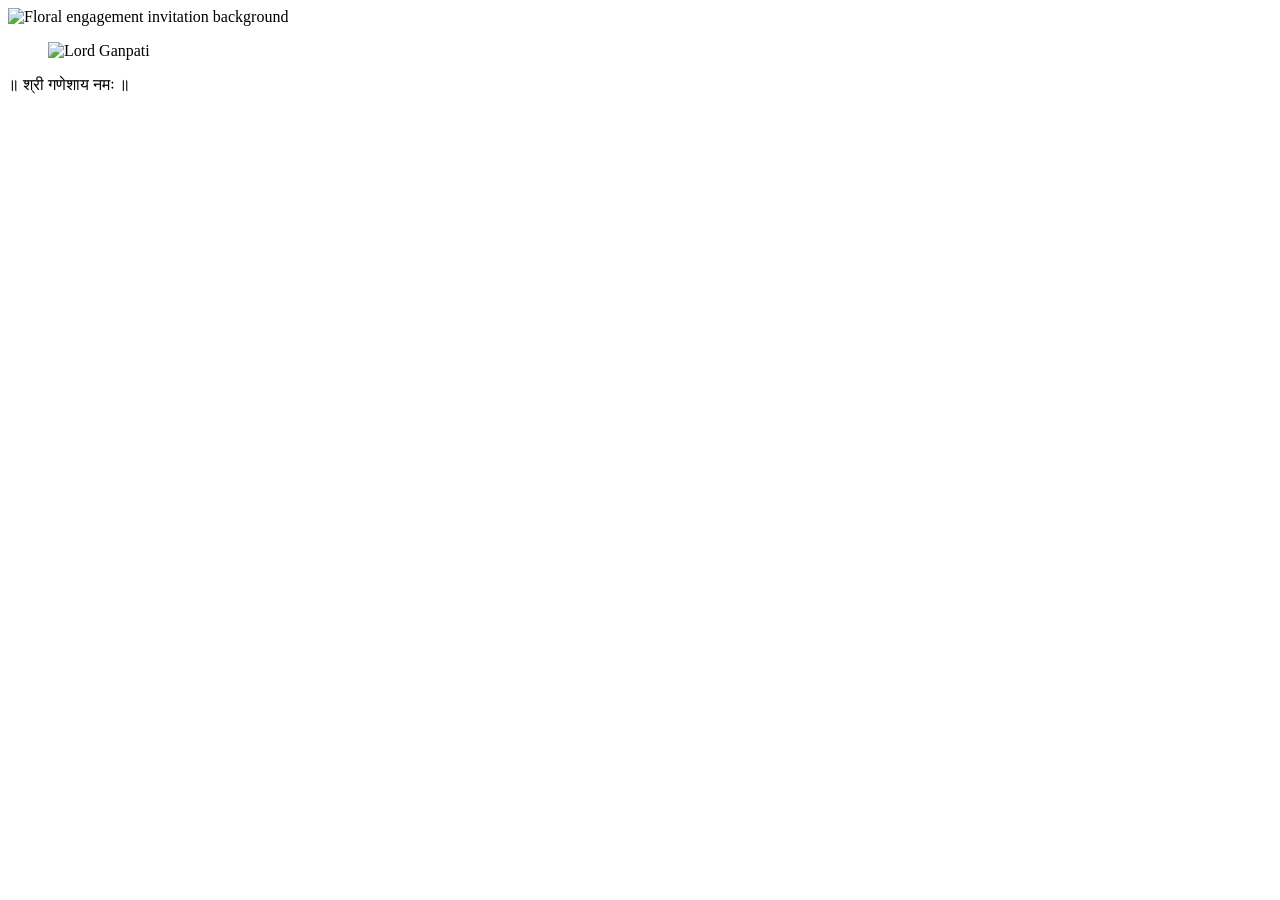
==== index.html @ a898cfa7 "added index.html" ====
<!DOCTYPE html>
<html lang="en">
    <link
    rel="preconnect"
    href="https://fonts.googleapis.com"
>

<link
    rel="preconnect"
    href="https://fonts.gstatic.com"
    crossorigin
>

<link
    href="https://fonts.googleapis.com/css2?family=Noto+Serif+Devanagari:wght@500;600;700&display=swap"
    rel="stylesheet"
>
<head>
    <meta charset="UTF-8">

    <meta
        name="viewport"
        content="width=device-width, initial-scale=1.0"
    >

    <title>Nilesh &amp; Radhika | Engagement Invitation</title>

    <!-- Main stylesheet -->
    <link rel="stylesheet" href="styles.css">
</head>

<body>

    <!-- ======================================================
         INVITATION PAGE
         The background image controls the page dimensions.
         Future sections will be positioned relative to it.
    ======================================================= -->
    <main class="invitation-page">

        <!-- Invitation background -->
        <img
            class="invitation-background"
            src="assets/background.png"
            alt="Floral engagement invitation background"
        >

        <!-- Animated Ganpati -->
        <figure class="opening-ganpati">
            <img
                class="opening-ganpati-image"
                src="assets/ganpati.png"
                alt="Lord Ganpati"
            >
        </figure>
        <!-- Traditional Marathi invocation -->
        <p class="opening-invocation" lang="mr">
            ॥ श्री गणेशाय नमः ॥
        </p>

    </main>

    <!-- Main JavaScript -->
    <script src="script.js"></script>

</body>

</html>
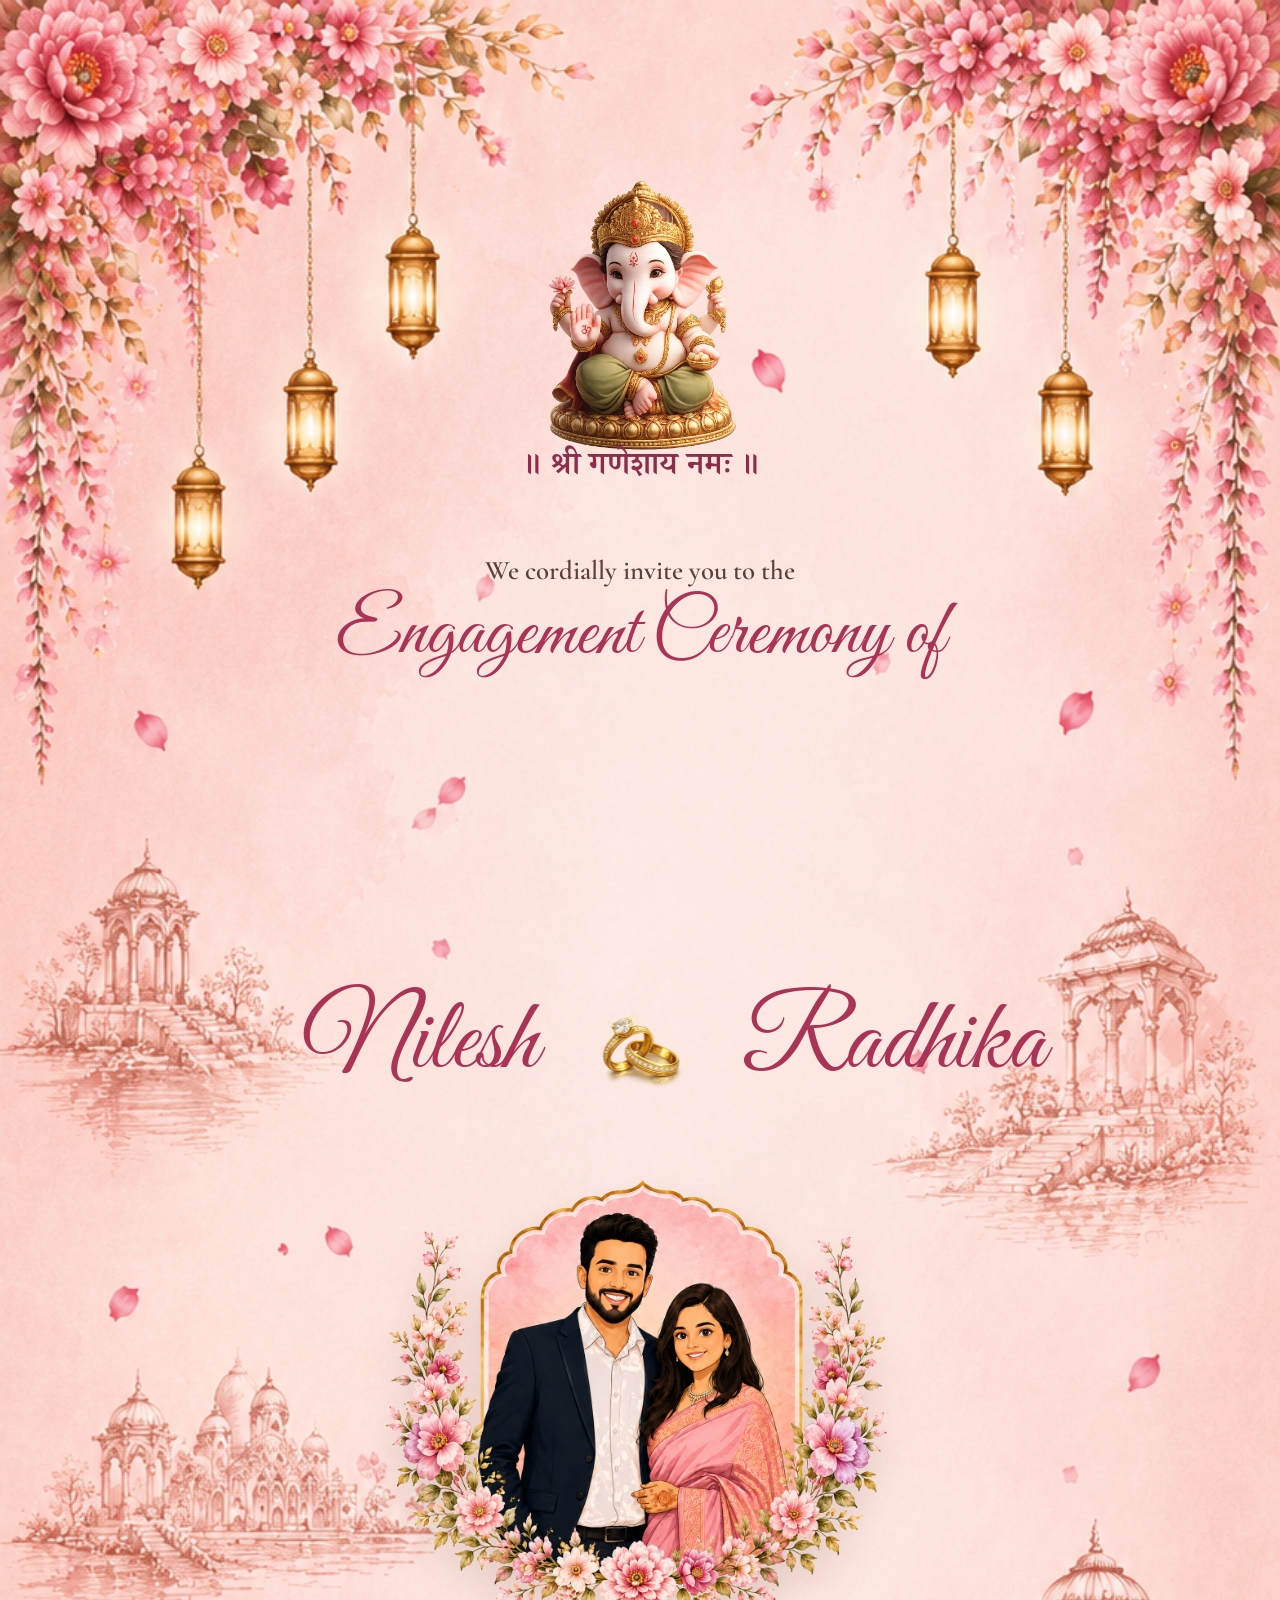
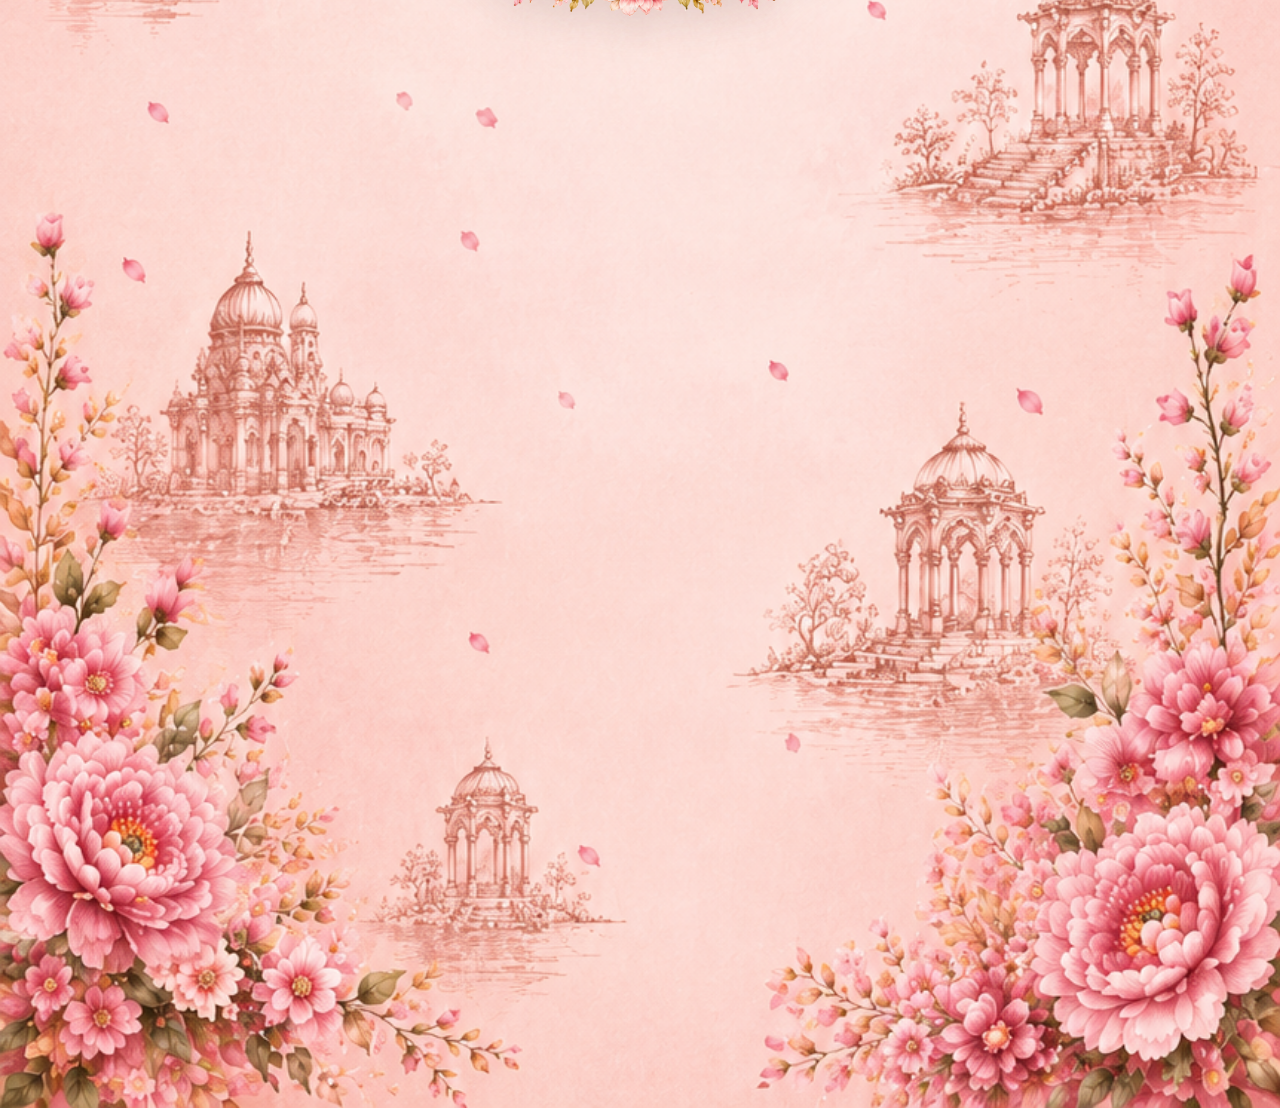
==== commit eff67b5c: "Update index.html" ====
--- a/index.html
+++ b/index.html
@@ -1,20 +1,6 @@
 <!DOCTYPE html>
 <html lang="en">
-    <link
-    rel="preconnect"
-    href="https://fonts.googleapis.com"
->
 
-<link
-    rel="preconnect"
-    href="https://fonts.gstatic.com"
-    crossorigin
->
-
-<link
-    href="https://fonts.googleapis.com/css2?family=Noto+Serif+Devanagari:wght@500;600;700&display=swap"
-    rel="stylesheet"
->
 <head>
     <meta charset="UTF-8">
 
@@ -25,8 +11,29 @@
 
     <title>Nilesh &amp; Radhika | Engagement Invitation</title>
 
+    <!-- Improve Google Fonts connection performance -->
+    <link
+        rel="preconnect"
+        href="https://fonts.googleapis.com"
+    >
+
+    <link
+        rel="preconnect"
+        href="https://fonts.gstatic.com"
+        crossorigin
+    >
+
+    <!-- Invitation fonts -->
+    <link
+        href="https://fonts.googleapis.com/css2?family=Cormorant+Garamond:wght@500;600&family=Great+Vibes&family=Noto+Serif+Devanagari:wght@500;600;700&display=swap"
+        rel="stylesheet"
+    >
+
     <!-- Main stylesheet -->
-    <link rel="stylesheet" href="styles.css">
+    <link
+        rel="stylesheet"
+        href="styles.css"
+    >
 </head>
 
 <body>
@@ -34,7 +41,6 @@
     <!-- ======================================================
          INVITATION PAGE
          The background image controls the page dimensions.
-         Future sections will be positioned relative to it.
     ======================================================= -->
     <main class="invitation-page">
 
@@ -53,10 +59,69 @@
                 alt="Lord Ganpati"
             >
         </figure>
+
         <!-- Traditional Marathi invocation -->
-        <p class="opening-invocation" lang="mr">
+        <p
+            class="opening-invocation"
+            lang="mr"
+        >
             ॥ श्री गणेशाय नमः ॥
         </p>
+
+        <!-- Invitation introduction -->
+        <header class="opening-header">
+
+            <p class="opening-invitation-text">
+                We cordially invite you to the
+            </p>
+
+            <h1 class="opening-title">
+                Engagement Ceremony of
+            </h1>
+
+            <!-- Decorative heart ribbon -->
+            <figure class="opening-ribbon">
+                <img
+                    class="opening-ribbon-image"
+                    src="assets/ribbon.png"
+                    alt=""
+                    aria-hidden="true"
+                >
+            </figure>
+
+        </header>
+
+        <!-- Couple names and engagement rings -->
+        <div class="opening-couple">
+
+            <p class="opening-name opening-name--groom">
+                Nilesh
+            </p>
+
+            <figure class="opening-rings">
+                <img
+                    class="opening-rings-image"
+                    src="assets/rings.png"
+                    alt="Two golden engagement rings"
+                >
+            </figure>
+
+            <p class="opening-name opening-name--bride">
+                Radhika
+            </p>
+
+        </div>
+        <!-- ======================================================
+            COUPLE PORTRAIT
+            Transparent couple cutout positioned over the invitation.
+        ======================================================= -->
+        <figure class="couple-portrait">
+            <img
+                class="couple-portrait-image"
+                src="assets/couple.png"
+                alt="Nilesh and Radhika"
+            >
+        </figure>
 
     </main>
 
@@ -65,4 +130,4 @@
 
 </body>
 
-</html>+</html>
--- a/styles.css
+++ b/styles.css
@@ -0,0 +1,545 @@
+/* ======================================================
+   GLOBAL RESET
+====================================================== */
+
+*,
+*::before,
+*::after {
+    box-sizing: border-box;
+}
+
+html {
+    scroll-behavior: smooth;
+}
+
+body {
+    margin: 0;
+    background-color: #f8d9d4;
+}
+
+
+/* ======================================================
+   INVITATION PAGE
+   The background image controls the page dimensions.
+====================================================== */
+
+.invitation-page {
+    position: relative;
+    width: 100%;
+}
+
+
+/* ======================================================
+   INVITATION BACKGROUND
+   Preserve the original image aspect ratio.
+====================================================== */
+
+.invitation-background {
+    display: block;
+
+    width: 100%;
+    height: auto;
+
+    user-select: none;
+    pointer-events: none;
+}
+
+
+/* ======================================================
+   ANIMATED GANPATI
+====================================================== */
+
+.opening-ganpati {
+    position: absolute;
+    top: 5.5%;
+    left: 50%;
+
+    width: clamp(260px, 22vw, 430px);
+    margin: 0;
+
+    transform: translateX(-50%);
+    z-index: 10;
+}
+
+.opening-ganpati-image {
+    display: block;
+
+    width: 100%;
+    height: auto;
+
+    transform-origin: center bottom;
+
+    animation: ganpati-float 4s ease-in-out infinite;
+}
+
+
+/* ======================================================
+   GANPATI FLOATING ANIMATION
+====================================================== */
+
+@keyframes ganpati-float {
+    0%,
+    100% {
+        transform: translateY(0) rotate(-1deg);
+    }
+
+    50% {
+        transform: translateY(-10px) rotate(1deg);
+    }
+}
+
+
+/* ======================================================
+   MARATHI INVOCATION
+====================================================== */
+
+.opening-invocation {
+    position: absolute;
+    top: 16.5%;
+    left: 50%;
+
+    width: max-content;
+    max-width: 85%;
+    margin: 0;
+
+    color: #8b2e4b;
+
+    font-family: "Noto Serif Devanagari", serif;
+    font-size: clamp(1.8rem, 2.5vw, 3.2rem);
+    font-weight: 600;
+    line-height: 1.4;
+    text-align: center;
+
+    opacity: 0;
+    transform: translate(-50%, 14px);
+
+    z-index: 10;
+
+    animation:
+    invocation-reveal 0.8s ease-out 0.8s forwards,
+    invocation-glow 3.5s ease-in-out 2s infinite;
+}
+
+
+/* ======================================================
+   INVOCATION ANIMATIONS
+====================================================== */
+
+@keyframes invocation-reveal {
+    from {
+        opacity: 0;
+        transform: translate(-50%, 14px);
+    }
+
+    to {
+        opacity: 1;
+        transform: translate(-50%, 0);
+    }
+}
+
+@keyframes invocation-glow {
+    0%,
+    100% {
+        text-shadow: 0 0 0 rgba(201, 154, 46, 0);
+    }
+
+    50% {
+        text-shadow: 0 0 10px rgba(201, 154, 46, 0.35);
+    }
+}
+
+
+/* ======================================================
+   INVITATION INTRODUCTION
+====================================================== */
+
+.opening-header {
+    position: absolute;
+    top: 20.5%;
+    left: 50%;
+
+    width: min(82%, 1000px);
+    margin: 0;
+
+    text-align: center;
+
+    transform: translateX(-50%);
+    z-index: 10;
+}
+
+
+/* Supporting invitation text */
+.opening-invitation-text {
+    margin: 0 0 0.15em;
+
+    color: #5b4036;
+
+    font-family: "Cormorant Garamond", serif;
+    font-size: clamp(1.35rem, 2.1vw, 2.6rem);
+    font-weight: 600;
+    line-height: 1.2;
+    text-align: center;
+
+    opacity: 1;
+    transform: translateY(0);
+
+    animation:
+        opening-text-reveal 0.8s ease-out 1.7s both;
+}
+
+
+/* Main ceremony heading */
+.opening-title {
+    margin: 0.1em 0 0;
+
+    color: #a93455;
+
+    font-family: "Great Vibes", cursive;
+    font-size: clamp(3.5rem, 6vw, 7rem);
+    font-weight: 400;
+    line-height: 1.05;
+    text-align: center;
+
+    opacity: 1;
+    transform: translateY(0) scale(1);
+
+    animation:
+        opening-title-reveal 0.9s ease-out 2.3s both;
+}
+
+
+
+/* ======================================================
+   MOBILE LAYOUT
+====================================================== */
+
+@media (max-width: 768px) {
+
+    /* Ganpati */
+    .opening-ganpati {
+        top: 11vw;
+
+        width: 43vw;
+        max-width: none;
+    }
+
+    /* Marathi invocation */
+    .opening-invocation {
+        top: 59vw;
+
+        max-width: 90%;
+
+        font-size: clamp(1.15rem, 5vw, 1.75rem);
+        line-height: 1.35;
+    }
+
+    /* Invitation introduction */
+    .opening-header {
+        top: 72vw;
+        width: 90%;
+    }
+
+    .opening-invitation-text {
+        font-size: clamp(1.05rem, 4.3vw, 1.5rem);
+    }
+
+    .opening-title {
+        margin-top: 0.1em;
+        font-size: clamp(2.8rem, 11vw, 4.5rem);
+    }
+
+    /* Decorative ribbon */
+    .opening-ribbon {
+        width: 74%;
+    }
+
+    /* Couple names and rings */
+    .opening-couple {
+        top: 91vw;
+
+        column-gap: 0.45rem;
+        width: 94%;
+    }
+
+    .opening-name {
+        font-size: clamp(2.4rem, 10vw, 4rem);
+    }
+
+    .opening-rings {
+        width: clamp(70px, 18vw, 110px);
+    }
+
+    /* Couple portrait */
+    .couple-portrait {
+        top: 118vw;
+
+        width: 82vw;
+        max-width: none;
+    }
+}
+
+/* ======================================================
+   REDUCED MOTION ACCESSIBILITY
+====================================================== */
+
+@media (prefers-reduced-motion: reduce) {
+    .opening-ganpati-image,
+    .opening-invocation,
+    .opening-invitation-text,
+    .opening-title,
+    .opening-ribbon-image,
+    .opening-name,
+    .opening-rings,
+    .opening-rings-image,
+    .couple-portrait,
+    .couple-portrait-image  {
+        animation: none;
+    }
+
+    .opening-invocation,
+    .opening-invitation-text,
+    .opening-title,
+    .opening-ribbon-image,
+    .opening-name,
+    .opening-rings {
+        opacity: 1;
+    }
+    .couple-portrait {
+        opacity: 1;
+        transform: translate(-50%, 0);
+    }
+
+    .opening-invocation {
+        transform: translate(-50%, 0);
+    }
+
+    .opening-invitation-text,
+    .opening-title,
+    .opening-ribbon-image,
+    .opening-name,
+    .opening-rings,
+    .opening-rings-image,
+    .couple-portrait-image {
+        transform: none;
+    }
+}
+
+/* ======================================================
+   DECORATIVE HEART RIBBON
+====================================================== */
+
+.opening-ribbon {
+    width: min(72%, 560px);
+    margin: 0.4rem auto 0;
+}
+
+.opening-ribbon-image {
+    display: block;
+    width: 100%;
+    height: auto;
+
+    opacity: 0;
+    transform: scaleX(0.75);
+
+    animation:
+    ribbon-reveal 0.7s ease-out 3s forwards;
+}
+
+
+/* ======================================================
+   COUPLE NAMES AND RINGS
+====================================================== */
+
+.opening-couple {
+    position: absolute;
+    top: 35%;
+    left: 50%;
+
+    display: grid;
+    grid-template-columns: 1fr auto 1fr;
+    align-items: center;
+    column-gap: clamp(1rem, 3vw, 3rem);
+
+    width: min(86%, 1200px);
+
+    transform: translateX(-50%);
+    z-index: 10;
+}
+
+.opening-name {
+    margin: 0;
+
+    color: #a93455;
+
+    font-family: "Great Vibes", cursive;
+    font-size: clamp(4rem, 8vw, 8.5rem);
+    font-weight: 400;
+    line-height: 1;
+
+    opacity: 0;
+}
+
+.opening-name--groom {
+    text-align: right;
+    transform: translateX(-30px);
+
+    animation:
+    groom-name-reveal 0.9s ease-out 3.6s forwards;
+}
+
+.opening-name--bride {
+    text-align: left;
+    transform: translateX(30px);
+
+    animation:
+        bride-name-reveal 0.9s ease-out 3.6s forwards;
+}
+
+.opening-rings {
+    width: clamp(100px, 10vw, 170px);
+    margin: 0;
+
+    opacity: 0;
+
+    animation:
+    rings-reveal 0.8s ease-out 4.1s forwards;
+}
+
+.opening-rings-image {
+    display: block;
+    width: 100%;
+    height: auto;
+
+    transform-origin: center;
+
+    animation:
+    rings-float 4s ease-in-out 4.9s infinite;
+}
+
+
+/* ======================================================
+   RIBBON, NAMES AND RINGS ANIMATIONS
+====================================================== */
+
+@keyframes ribbon-reveal {
+    from {
+        opacity: 0;
+        transform: scaleX(0.75);
+    }
+
+    to {
+        opacity: 1;
+        transform: scaleX(1);
+    }
+}
+
+@keyframes groom-name-reveal {
+    from {
+        opacity: 0;
+        transform: translateX(-30px);
+    }
+
+    to {
+        opacity: 1;
+        transform: translateX(0);
+    }
+}
+
+@keyframes bride-name-reveal {
+    from {
+        opacity: 0;
+        transform: translateX(30px);
+    }
+
+    to {
+        opacity: 1;
+        transform: translateX(0);
+    }
+}
+
+@keyframes rings-reveal {
+    from {
+        opacity: 0;
+        transform: translateY(14px) scale(0.92);
+    }
+
+    to {
+        opacity: 1;
+        transform: translateY(0) scale(1);
+    }
+}
+
+@keyframes rings-float {
+    0%,
+    100% {
+        transform: translateY(0) rotate(-1deg);
+    }
+
+    50% {
+        transform: translateY(-8px) rotate(1deg);
+    }
+}
+
+/* ======================================================
+   COUPLE PORTRAIT
+====================================================== */
+
+.couple-portrait {
+    position: absolute;
+    top: 43%;
+    left: 50%;
+
+    width: clamp(420px, 40vw, 760px);
+    margin: 0;
+
+    opacity: 0;
+    transform: translate(-50%, 28px) scale(0.96);
+
+    z-index: 10;
+
+    animation:
+        couple-portrait-reveal 1.2s ease-out 4.8s both;
+}
+
+.couple-portrait-image {
+    display: block;
+
+    width: 100%;
+    height: auto;
+
+    transform-origin: center bottom;
+
+    filter:
+        drop-shadow(0 16px 18px rgba(91, 64, 54, 0.16));
+
+    animation:
+        couple-portrait-float 5s ease-in-out 6s infinite;
+}
+
+
+/* ======================================================
+   COUPLE PORTRAIT ANIMATIONS
+====================================================== */
+
+@keyframes couple-portrait-reveal {
+    from {
+        opacity: 0;
+        transform: translate(-50%, 28px) scale(0.96);
+    }
+
+    to {
+        opacity: 1;
+        transform: translate(-50%, 0) scale(1);
+    }
+}
+
+@keyframes couple-portrait-float {
+    0%,
+    100% {
+        transform: translateY(0);
+    }
+
+    50% {
+        transform: translateY(-10px);
+    }
+}
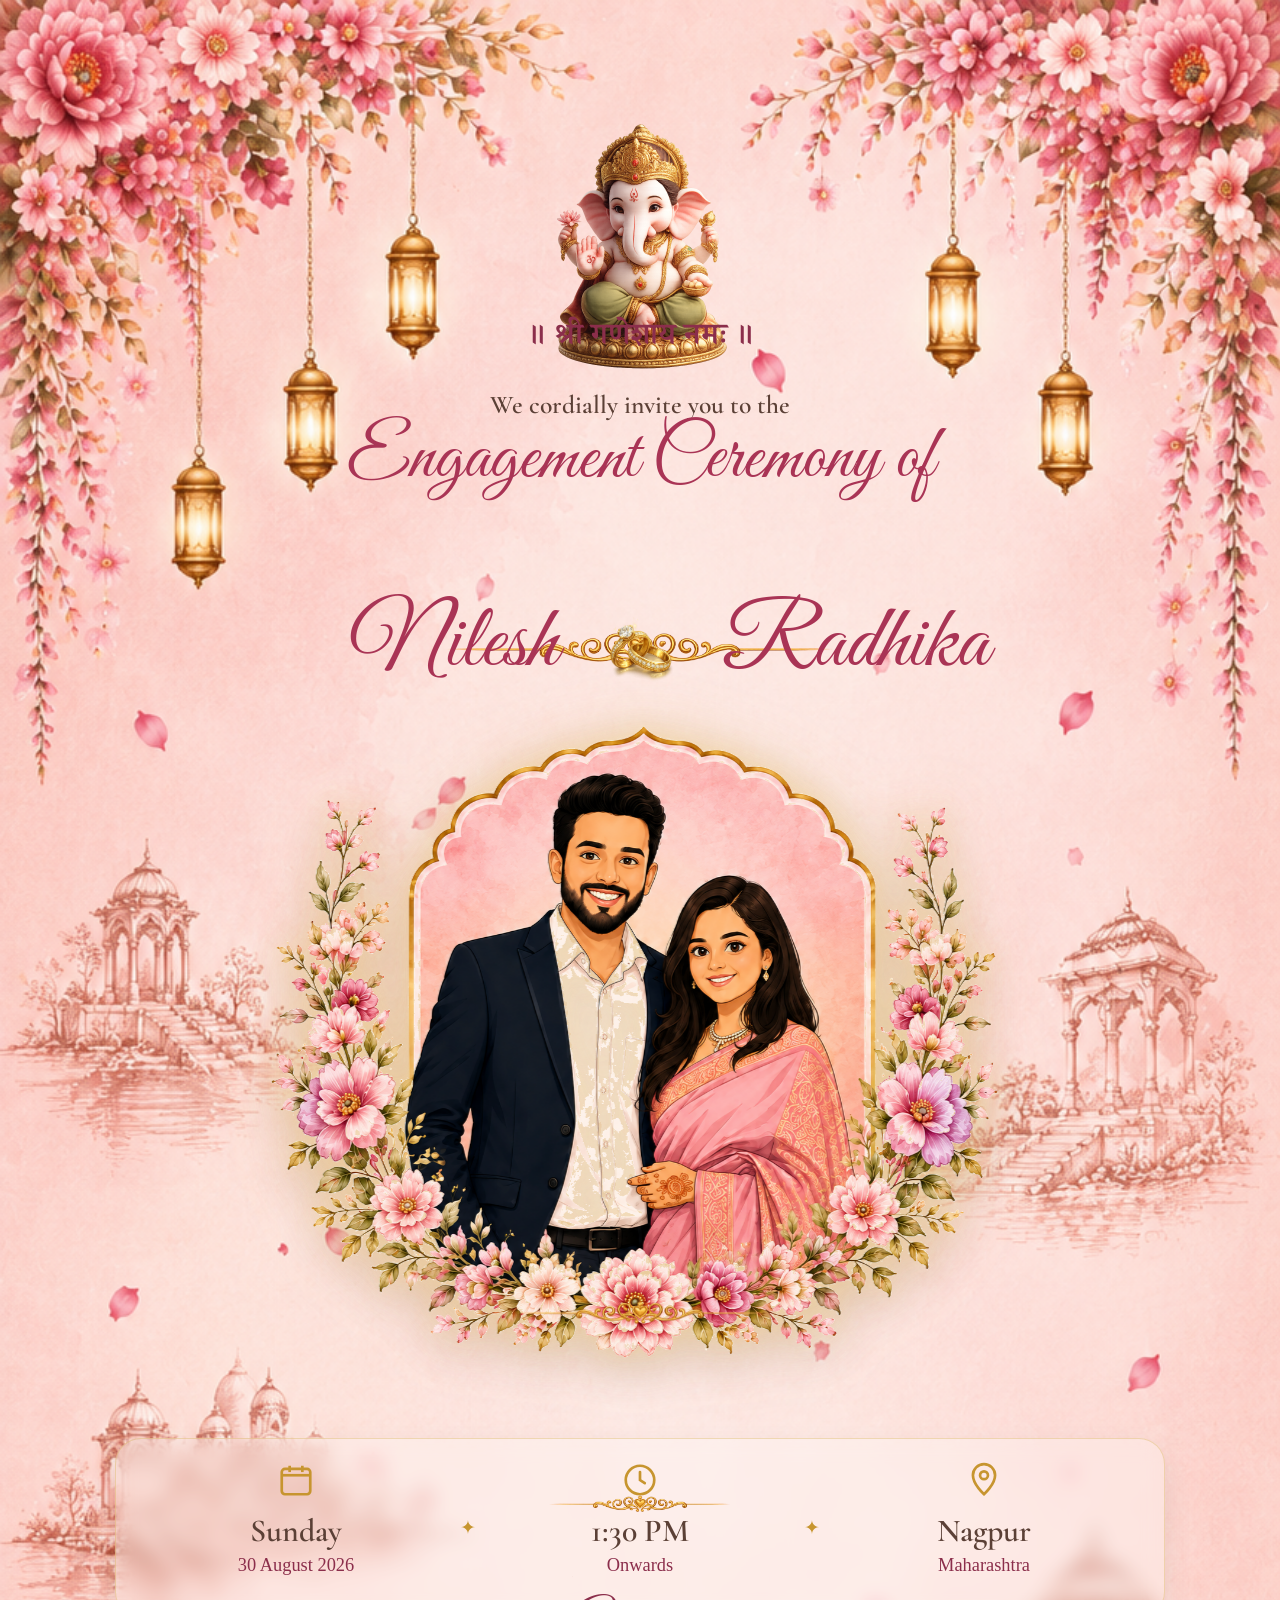
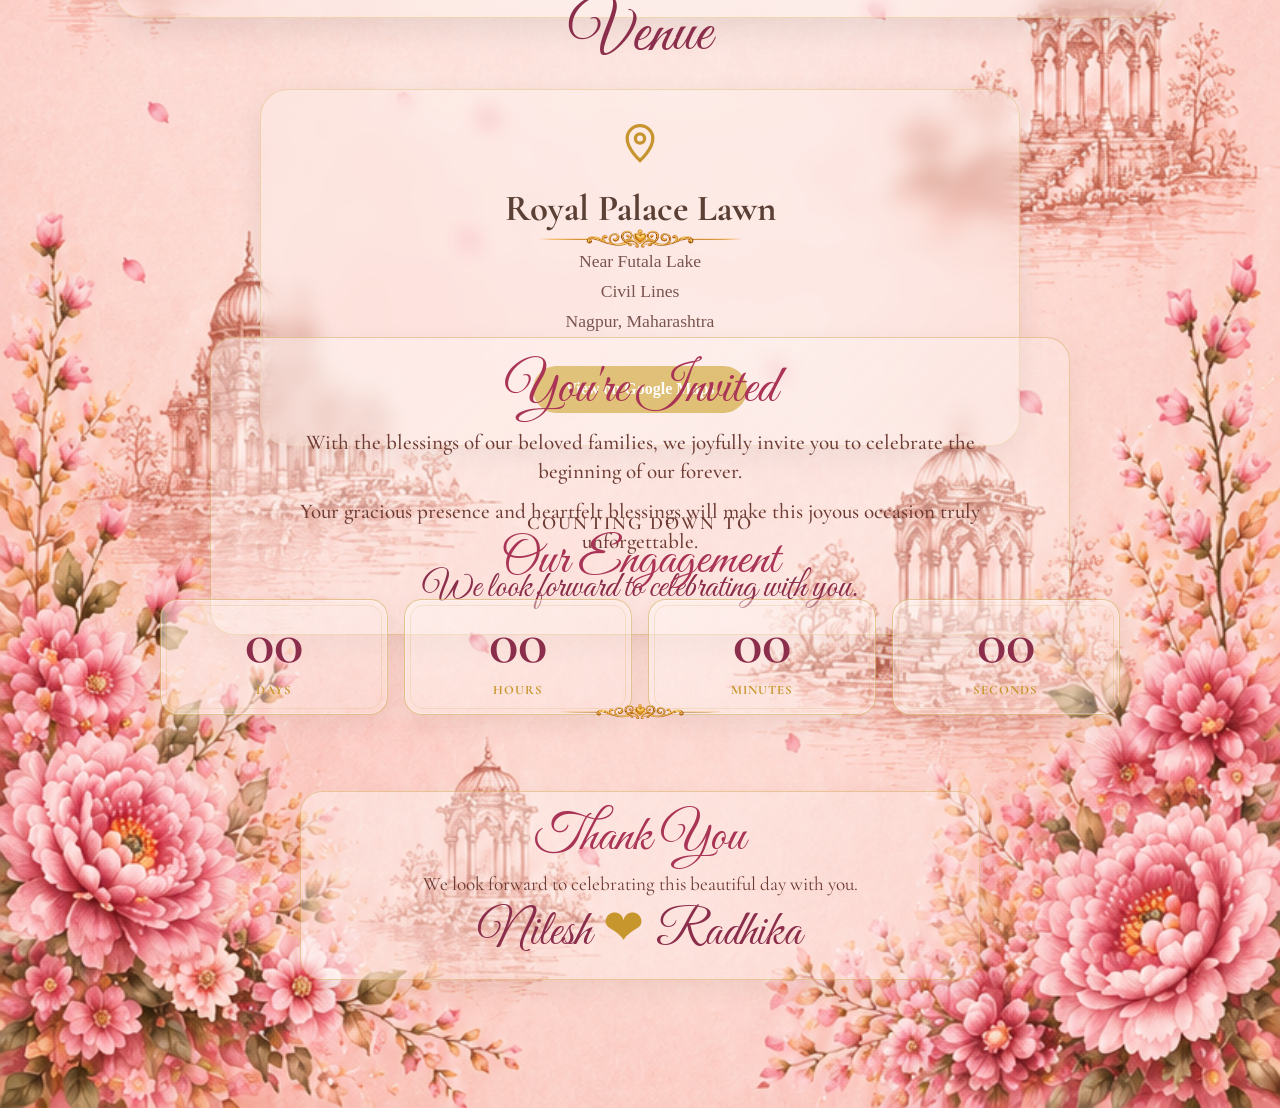
==== commit 24c3771a: "Update index.html" ====
--- a/index.html
+++ b/index.html
@@ -123,6 +123,455 @@
             >
         </figure>
 
+        <!-- ======================================================
+     SECTION 4 : EVENT INFORMATION
+====================================================== -->
+
+<section
+class="event-information"
+id="event-information"
+>
+
+<!-- Decorative Top Divider -->
+<figure class="event-information-ribbon">
+
+    <img
+        class="event-information-ribbon-image"
+        src="assets/ribbon.png"
+        alt=""
+        aria-hidden="true"
+    >
+
+</figure>
+
+<!-- Information Panel -->
+
+<div class="event-information-panel">
+
+    <!-- Date -->
+
+    <article class="event-information-item">
+
+        <svg
+            class="event-information-icon"
+            viewBox="0 0 24 24"
+            aria-hidden="true"
+        >
+            <rect
+                x="3"
+                y="5"
+                width="18"
+                height="16"
+                rx="2"
+                fill="none"
+                stroke="currentColor"
+                stroke-width="1.7"
+            />
+
+            <line
+                x1="3"
+                y1="9"
+                x2="21"
+                y2="9"
+                stroke="currentColor"
+                stroke-width="1.7"
+            />
+
+            <line
+                x1="8"
+                y1="3"
+                x2="8"
+                y2="7"
+                stroke="currentColor"
+                stroke-width="1.7"
+            />
+
+            <line
+                x1="16"
+                y1="3"
+                x2="16"
+                y2="7"
+                stroke="currentColor"
+                stroke-width="1.7"
+            />
+        </svg>
+
+        <h3 class="event-information-heading">
+            Sunday
+        </h3>
+
+        <p class="event-information-description">
+            30 August 2026
+        </p>
+
+    </article>
+
+    <!-- Divider -->
+
+    <span
+        class="event-information-separator"
+        aria-hidden="true"
+    >
+        ✦
+    </span>
+
+    <!-- Time -->
+
+    <article class="event-information-item">
+
+        <svg
+            class="event-information-icon"
+            viewBox="0 0 24 24"
+            aria-hidden="true"
+        >
+            <circle
+                cx="12"
+                cy="12"
+                r="9"
+                fill="none"
+                stroke="currentColor"
+                stroke-width="1.7"
+            />
+
+            <path
+                d="M12 7v5l3 2"
+                fill="none"
+                stroke="currentColor"
+                stroke-width="1.7"
+                stroke-linecap="round"
+            />
+        </svg>
+
+        <h3 class="event-information-heading">
+            1:30 PM
+        </h3>
+
+        <p class="event-information-description">
+            Onwards
+        </p>
+
+    </article>
+
+    <!-- Divider -->
+
+    <span
+        class="event-information-separator"
+        aria-hidden="true"
+    >
+        ✦
+    </span>
+
+    <!-- Location -->
+
+    <article class="event-information-item">
+
+        <svg
+            class="event-information-icon"
+            viewBox="0 0 24 24"
+            aria-hidden="true"
+        >
+            <path
+                d="M12 21s7-6.2 7-12
+                   a7 7 0 1 0-14 0
+                   c0 5.8 7 12 7 12z"
+                fill="none"
+                stroke="currentColor"
+                stroke-width="1.7"
+            />
+
+            <circle
+                cx="12"
+                cy="9"
+                r="2.5"
+                fill="none"
+                stroke="currentColor"
+                stroke-width="1.7"
+            />
+        </svg>
+
+        <h3 class="event-information-heading">
+            Nagpur
+        </h3>
+
+        <p class="event-information-description">
+            Maharashtra
+        </p>
+
+    </article>
+
+</div>
+
+</section>
+<!-- ======================================================
+     SECTION 5 : VENUE
+====================================================== -->
+
+<section
+    class="venue-section"
+    id="venue"
+>
+
+    <!-- Decorative Ribbon -->
+
+    <figure class="venue-ribbon">
+
+        <img
+            class="venue-ribbon-image"
+            src="assets/ribbon.png"
+            alt=""
+            aria-hidden="true"
+        >
+
+    </figure>
+
+    <!-- Heading -->
+
+    <header class="venue-header">
+
+        <h2 class="venue-title">
+            Venue
+        </h2>
+
+    </header>
+
+    <!-- Venue Panel -->
+
+    <div class="venue-panel">
+
+        <!-- Location Icon -->
+
+        <svg
+            class="venue-icon"
+            viewBox="0 0 24 24"
+            aria-hidden="true"
+        >
+            <path
+                d="M12 21s7-6.2 7-12
+                   a7 7 0 1 0-14 0
+                   c0 5.8 7 12 7 12z"
+                fill="none"
+                stroke="currentColor"
+                stroke-width="1.8"
+            />
+
+            <circle
+                cx="12"
+                cy="9"
+                r="2.5"
+                fill="none"
+                stroke="currentColor"
+                stroke-width="1.8"
+            />
+        </svg>
+
+        <h3 class="venue-name">
+            Royal Palace Lawn
+        </h3>
+
+        <p class="venue-address">
+            Near Futala Lake<br>
+            Civil Lines<br>
+            Nagpur, Maharashtra
+        </p>
+
+        <a
+            class="venue-map-button"
+            href="https://maps.google.com"
+            target="_blank"
+            rel="noopener noreferrer"
+        >
+            View on Google Maps
+        </a>
+
+    </div>
+
+</section>
+<!-- ======================================================
+     SECTION 6 : INVITATION MESSAGE
+====================================================== -->
+
+<section
+    class="invitation-message"
+    id="invitation-message"
+>
+
+    <!-- Decorative Ribbon -->
+    <figure class="invitation-message-ribbon">
+
+        <img
+            class="invitation-message-ribbon-image"
+            src="assets/ribbon.png"
+            alt=""
+            aria-hidden="true"
+        >
+
+    </figure>
+
+    <!-- Message Panel -->
+    <div class="invitation-message-panel">
+
+        <h2 class="invitation-message-title">
+            You're Invited
+        </h2>
+
+        <p class="invitation-message-text">
+            With the blessings of our beloved families,
+            we joyfully invite you to celebrate
+            the beginning of our forever.
+        </p>
+
+        <p class="invitation-message-text">
+            Your gracious presence and heartfelt blessings
+            will make this joyous occasion
+            truly unforgettable.
+        </p>
+
+        <p class="invitation-message-signature">
+            We look forward to celebrating with you.
+        </p>
+
+    </div>
+
+</section>
+<!-- ======================================================
+     SECTION 7: COUNTDOWN
+     Live countdown to the engagement ceremony.
+======================================================= -->
+<section
+    class="countdown-section"
+    id="countdown"
+    aria-labelledby="countdown-title"
+>
+
+    <!-- Countdown heading -->
+    <header class="countdown-header">
+        <p class="countdown-kicker">
+            Counting Down To
+        </p>
+
+        <h2
+            class="countdown-title"
+            id="countdown-title"
+        >
+            Our Engagement
+        </h2>
+    </header>
+
+    <!-- Live countdown values -->
+    <div
+        class="countdown-grid"
+        role="timer"
+        aria-live="polite"
+        aria-atomic="true"
+    >
+
+        <!-- Days -->
+        <div class="countdown-item">
+            <span
+                class="countdown-value"
+                id="countdown-days"
+            >
+                00
+            </span>
+
+            <span class="countdown-label">
+                Days
+            </span>
+        </div>
+
+        <!-- Hours -->
+        <div class="countdown-item">
+            <span
+                class="countdown-value"
+                id="countdown-hours"
+            >
+                00
+            </span>
+
+            <span class="countdown-label">
+                Hours
+            </span>
+        </div>
+
+        <!-- Minutes -->
+        <div class="countdown-item">
+            <span
+                class="countdown-value"
+                id="countdown-minutes"
+            >
+                00
+            </span>
+
+            <span class="countdown-label">
+                Minutes
+            </span>
+        </div>
+
+        <!-- Seconds -->
+        <div class="countdown-item">
+            <span
+                class="countdown-value"
+                id="countdown-seconds"
+            >
+                00
+            </span>
+
+            <span class="countdown-label">
+                Seconds
+            </span>
+        </div>
+
+    </div>
+
+    <!-- Message displayed after countdown completion -->
+    <p
+        class="countdown-complete-message"
+        id="countdown-complete-message"
+        hidden
+    >
+        The celebration has begun!
+    </p>
+
+</section>
+<!-- ======================================================
+     SECTION 8 : THANK YOU
+====================================================== -->
+
+<section
+    class="thank-you-section"
+    id="thank-you"
+>
+
+    <figure class="thank-you-ribbon">
+        <img
+            class="thank-you-ribbon-image"
+            src="assets/ribbon.png"
+            alt=""
+            aria-hidden="true"
+        >
+    </figure>
+
+    <div class="thank-you-panel">
+
+        <h2 class="thank-you-title">
+            Thank You
+        </h2>
+
+        <p class="thank-you-message">
+            We look forward to celebrating
+            this beautiful day with you.
+        </p>
+
+        <h3 class="thank-you-names">
+            Nilesh
+            <span class="thank-you-heart">❤</span>
+            Radhika
+        </h3>
+
+    </div>
+
+</section>
+
     </main>
 
     <!-- Main JavaScript -->
--- a/styles.css
+++ b/styles.css
@@ -46,15 +46,16 @@
 
 
 /* ======================================================
-   ANIMATED GANPATI
+   SECTION 1: OPENING
+   Ganpati, invocation, invitation text, names and rings.
 ====================================================== */
 
 .opening-ganpati {
     position: absolute;
-    top: 5.5%;
+    top: 3.5%;
     left: 50%;
 
-    width: clamp(260px, 22vw, 430px);
+    width: clamp(240px, 20vw, 390px);
     margin: 0;
 
     transform: translateX(-50%);
@@ -73,10 +74,208 @@
 }
 
 
-/* ======================================================
-   GANPATI FLOATING ANIMATION
-====================================================== */
-
+/* Traditional Marathi invocation */
+.opening-invocation {
+    position: absolute;
+    top: 11.8%;
+    left: 50%;
+
+    width: max-content;
+    max-width: 85%;
+    margin: 0;
+
+    color: #8b2e4b;
+
+    font-family: "Noto Serif Devanagari", serif;
+    font-size: clamp(1.7rem, 2.4vw, 3rem);
+    font-weight: 600;
+    line-height: 1.3;
+    text-align: center;
+
+    opacity: 0;
+    transform: translate(-50%, 14px);
+
+    z-index: 10;
+
+    animation:
+        invocation-reveal 0.8s ease-out 0.8s forwards,
+        invocation-glow 3.5s ease-in-out 2s infinite;
+}
+
+
+/* Invitation heading block */
+.opening-header {
+    position: absolute;
+    top: 14.4%;
+    left: 50%;
+
+    width: min(84%, 1000px);
+    margin: 0;
+
+    text-align: center;
+
+    transform: translateX(-50%);
+    z-index: 10;
+}
+
+.opening-invitation-text {
+    margin: 0 0 0.1em;
+
+    color: #5b4036;
+
+    font-family: "Cormorant Garamond", serif;
+    font-size: clamp(1.3rem, 2vw, 2.5rem);
+    font-weight: 600;
+    line-height: 1.2;
+
+    animation:
+        opening-text-reveal 0.8s ease-out 1.7s both;
+}
+
+.opening-title {
+    margin: 0;
+
+    color: #a93455;
+
+    font-family: "Great Vibes", cursive;
+    font-size: clamp(3.4rem, 5.8vw, 6.8rem);
+    font-weight: 400;
+    line-height: 1;
+
+    animation:
+        opening-title-reveal 0.9s ease-out 2.3s both;
+}
+
+
+/* Decorative ribbon */
+.opening-ribbon {
+    width: min(56%, 470px);
+    margin: 0.25rem auto 0;
+}
+
+.opening-ribbon-image {
+    display: block;
+
+    width: 100%;
+    height: auto;
+
+    opacity: 0;
+    transform: scaleX(0.75);
+
+    animation:
+        ribbon-reveal 0.7s ease-out 3s both;
+}
+
+
+/* Couple names and rings */
+.opening-couple {
+    position: absolute;
+    top: 21%;
+    left: 50%;
+
+    display: grid;
+    grid-template-columns: 1fr auto 1fr;
+    align-items: center;
+    column-gap: clamp(0.8rem, 2.4vw, 2.4rem);
+
+    width: min(86%, 1150px);
+
+    transform: translateX(-50%);
+    z-index: 10;
+}
+
+.opening-name {
+    margin: 0;
+
+    color: #a93455;
+
+    font-family: "Great Vibes", cursive;
+    font-size: clamp(3.8rem, 7vw, 7.5rem);
+    font-weight: 400;
+    line-height: 1;
+
+    opacity: 0;
+}
+
+.opening-name--groom {
+    text-align: right;
+    transform: translateX(-30px);
+
+    animation:
+        groom-name-reveal 0.9s ease-out 3.6s both;
+}
+
+.opening-name--bride {
+    text-align: left;
+    transform: translateX(30px);
+
+    animation:
+        bride-name-reveal 0.9s ease-out 3.6s both;
+}
+
+.opening-rings {
+    width: clamp(85px, 8vw, 140px);
+    margin: 0;
+
+    opacity: 0;
+
+    animation:
+        rings-reveal 0.8s ease-out 4.1s both;
+}
+
+.opening-rings-image {
+    display: block;
+
+    width: 100%;
+    height: auto;
+
+    transform-origin: center;
+
+    animation:
+        rings-float 4s ease-in-out 4.9s infinite;
+}
+
+
+/* ======================================================
+   SECTION 2: COUPLE PORTRAIT
+====================================================== */
+
+.couple-portrait {
+    position: absolute;
+    top: 26%;
+    left: 50%;
+
+    width: clamp(430px, 58vw, 1000px);
+    margin: 0;
+
+    opacity: 0;
+    transform: translate(-50%, 28px) scale(0.96);
+
+    z-index: 10;
+
+    animation:
+        couple-portrait-reveal 1.2s ease-out 4.8s both;
+}
+
+.couple-portrait-image {
+    display: block;
+
+    width: 100%;
+    height: auto;
+
+    transform-origin: center bottom;
+
+    filter:
+        drop-shadow(0 0 12px rgba(255, 224, 156, 0.45))
+        drop-shadow(0 0 28px rgba(201, 154, 46, 0.28))
+        drop-shadow(0 16px 18px rgba(91, 64, 54, 0.16));
+
+    animation:
+        couple-portrait-float 5s ease-in-out 6s infinite,
+        couple-portrait-glow 4s ease-in-out 6s infinite;
+}
+
+/* Key Frames */
 @keyframes ganpati-float {
     0%,
     100% {
@@ -89,42 +288,6 @@
 }
 
 
-/* ======================================================
-   MARATHI INVOCATION
-====================================================== */
-
-.opening-invocation {
-    position: absolute;
-    top: 16.5%;
-    left: 50%;
-
-    width: max-content;
-    max-width: 85%;
-    margin: 0;
-
-    color: #8b2e4b;
-
-    font-family: "Noto Serif Devanagari", serif;
-    font-size: clamp(1.8rem, 2.5vw, 3.2rem);
-    font-weight: 600;
-    line-height: 1.4;
-    text-align: center;
-
-    opacity: 0;
-    transform: translate(-50%, 14px);
-
-    z-index: 10;
-
-    animation:
-    invocation-reveal 0.8s ease-out 0.8s forwards,
-    invocation-glow 3.5s ease-in-out 2s infinite;
-}
-
-
-/* ======================================================
-   INVOCATION ANIMATIONS
-====================================================== */
-
 @keyframes invocation-reveal {
     from {
         opacity: 0;
@@ -148,65 +311,808 @@
     }
 }
 
-
-/* ======================================================
-   INVITATION INTRODUCTION
-====================================================== */
-
-.opening-header {
+@keyframes ribbon-reveal {
+    from {
+        opacity: 0;
+        transform: scaleX(0.75);
+    }
+
+    to {
+        opacity: 1;
+        transform: scaleX(1);
+    }
+}
+
+@keyframes groom-name-reveal {
+    from {
+        opacity: 0;
+        transform: translateX(-30px);
+    }
+
+    to {
+        opacity: 1;
+        transform: translateX(0);
+    }
+}
+
+@keyframes bride-name-reveal {
+    from {
+        opacity: 0;
+        transform: translateX(30px);
+    }
+
+    to {
+        opacity: 1;
+        transform: translateX(0);
+    }
+}
+
+@keyframes rings-reveal {
+    from {
+        opacity: 0;
+        transform: translateY(14px) scale(0.92);
+    }
+
+    to {
+        opacity: 1;
+        transform: translateY(0) scale(1);
+    }
+}
+
+@keyframes rings-float {
+    0%,
+    100% {
+        transform: translateY(0) rotate(-1deg);
+    }
+
+    50% {
+        transform: translateY(-8px) rotate(1deg);
+    }
+}
+
+
+@keyframes couple-portrait-reveal {
+    from {
+        opacity: 0;
+        transform: translate(-50%, 28px) scale(0.96);
+    }
+
+    to {
+        opacity: 1;
+        transform: translate(-50%, 0) scale(1);
+    }
+}
+
+@keyframes couple-portrait-float {
+    0%,
+    100% {
+        transform: translateY(0);
+    }
+
+    50% {
+        transform: translateY(-10px);
+    }
+}
+@keyframes couple-portrait-glow {
+    0%,
+    100% {
+        filter:
+            drop-shadow(0 0 10px rgba(255, 224, 156, 0.38))
+            drop-shadow(0 0 24px rgba(201, 154, 46, 0.22))
+            drop-shadow(0 16px 18px rgba(91, 64, 54, 0.16));
+    }
+
+    50% {
+        filter:
+            drop-shadow(0 0 18px rgba(255, 224, 156, 0.58))
+            drop-shadow(0 0 38px rgba(201, 154, 46, 0.38))
+            drop-shadow(0 18px 22px rgba(91, 64, 54, 0.18));
+    }
+}
+
+/* ======================================================
+   SECTION 3 : EVENT INFORMATION
+====================================================== */
+
+.event-information {
     position: absolute;
-    top: 20.5%;
+    top: 45%;
     left: 50%;
 
-    width: min(82%, 1000px);
-    margin: 0;
-
-    text-align: center;
+    width: min(86%, 1050px);
 
     transform: translateX(-50%);
     z-index: 10;
 }
 
-
-/* Supporting invitation text */
-.opening-invitation-text {
-    margin: 0 0 0.15em;
-
-    color: #5b4036;
+.event-information-ribbon {
+    width: min(40%, 300px);
+
+    margin: 0 auto 1.2rem;
+}
+
+.event-information-ribbon-image {
+    display: block;
+    width: 100%;
+}
+
+.event-information-panel {
+
+    display: flex;
+    justify-content: space-evenly;
+    align-items: center;
+
+    padding: 1.4rem 2rem;
+
+    background: rgba(255,255,255,.28);
+
+    backdrop-filter: blur(10px);
+
+    border: 1px solid rgba(212,174,79,.35);
+
+    border-radius: 26px;
+
+    box-shadow:
+        0 12px 30px rgba(0,0,0,.08);
+}
+
+.event-information-item{
+
+    flex:1;
+
+    text-align:center;
+}
+
+.event-information-icon{
+
+    width:38px;
+    height:38px;
+
+    color:#c7952f;
+
+    margin-bottom:.5rem;
+}
+
+.event-information-heading{
+
+    margin:0;
+
+    color:#5b4036;
+
+    font-family:"Cormorant Garamond",serif;
+
+    font-size:2rem;
+    font-weight:600;
+}
+
+.event-information-description{
+
+    margin-top:.3rem;
+
+    color:#8b2e4b;
+
+    font-size:1.15rem;
+}
+
+.event-information-separator{
+
+    color:#c7952f;
+
+    font-size:1.2rem;
+
+    margin:0 1rem;
+}
+
+
+/* ======================================================
+   EVENT INFORMATION ANIMATIONS
+====================================================== */
+
+@keyframes event-information-reveal {
+    from {
+        opacity: 0;
+        transform: translate(-50%, 24px);
+    }
+
+    to {
+        opacity: 1;
+        transform: translate(-50%, 0);
+    }
+}
+
+@keyframes event-information-item-reveal {
+    from {
+        opacity: 0;
+        transform: translateY(16px);
+    }
+
+    to {
+        opacity: 1;
+        transform: translateY(0);
+    }
+}
+
+@keyframes event-information-icon-glow {
+    0%,
+    100% {
+        filter:
+            drop-shadow(0 3px 5px rgba(199, 150, 45, 0.2));
+    }
+
+    50% {
+        filter:
+            drop-shadow(0 0 11px rgba(199, 150, 45, 0.42));
+    }
+}
+
+@keyframes event-information-separator-glow {
+    0%,
+    100% {
+        opacity: 0.65;
+        text-shadow:
+            0 0 0 rgba(199, 150, 45, 0);
+    }
+
+    50% {
+        opacity: 1;
+        text-shadow:
+            0 0 9px rgba(199, 150, 45, 0.42);
+    }
+}
+
+/* ======================================================
+   SECTION 4 : VENUE
+====================================================== */
+
+.venue-section{
+
+    position:absolute;
+
+    top:53%;
+
+    left:50%;
+
+    width:min(72%,760px);
+
+    transform:translateX(-50%);
+
+    text-align:center;
+
+    z-index:10;
+}
+
+.venue-ribbon{
+
+    width:220px;
+
+    margin:0 auto .8rem;
+}
+
+.venue-ribbon-image{
+
+    display:block;
+
+    width:100%;
+}
+
+.venue-title{
+
+    margin:0 0 .9rem;
+
+    color:#8b2e4b;
+
+    font-family:"Great Vibes",cursive;
+
+    font-size:4rem;
+
+    font-weight:400;
+}
+
+.venue-panel{
+
+    padding:2rem;
+
+    background:rgba(255,255,255,.25);
+
+    backdrop-filter:blur(10px);
+
+    border-radius:28px;
+
+    border:1px solid rgba(212,174,79,.35);
+
+    box-shadow:0 10px 28px rgba(0,0,0,.08);
+}
+
+.venue-icon{
+
+    width:44px;
+    height:44px;
+
+    color:#c7952f;
+
+    margin-bottom:.8rem;
+}
+
+.venue-name{
+
+    margin:.2rem 0;
+
+    color:#5b4036;
+
+    font-family:"Cormorant Garamond",serif;
+
+    font-size:2.3rem;
+}
+
+.venue-address{
+
+    margin:1rem 0 1.8rem;
+
+    color:#7a5550;
+
+    line-height:1.7;
+
+    font-size:1.1rem;
+}
+
+.venue-map-button{
+
+    display:inline-block;
+
+    padding:.9rem 2rem;
+
+    border-radius:50px;
+
+    background:#d1a437;
+
+    color:#fff;
+
+    text-decoration:none;
+
+    font-weight:600;
+
+    transition:.25s;
+}
+
+.venue-map-button:hover{
+
+    transform:translateY(-2px);
+
+    box-shadow:0 8px 18px rgba(0,0,0,.15);
+}
+
+
+/* Animation */
+
+@keyframes venue-reveal {
+
+    from {
+
+        opacity: 0;
+
+        transform:
+            translateX(-50%)
+            translateY(20px);
+
+    }
+
+    to {
+
+        opacity: 1;
+
+        transform:
+            translateX(-50%)
+            translateY(0);
+
+    }
+
+}
+
+/* ======================================================
+   SECTION 5: INVITATION MESSAGE
+====================================================== */
+
+.invitation-message {
+    position: absolute;
+    top: 65%;
+    left: 50%;
+
+    width: min(76%, 860px);
+
+    text-align: center;
+
+    opacity: 0;
+    transform: translate(-50%, 22px);
+
+    z-index: 10;
+
+    animation:
+        invitation-message-reveal 1s ease-out 8.8s both;
+}
+
+.invitation-message-ribbon {
+    width: min(34%, 250px);
+    margin: 0 auto 0.6rem;
+}
+
+.invitation-message-ribbon-image {
+    display: block;
+    width: 100%;
+    height: auto;
+}
+
+.invitation-message-panel {
+    padding: 1.6rem 2.4rem;
+
+    background:
+        linear-gradient(
+            135deg,
+            rgba(255, 250, 248, 0.42),
+            rgba(255, 243, 240, 0.24)
+        );
+
+    border: 1px solid rgba(199, 150, 45, 0.38);
+    border-radius: 24px;
+
+    box-shadow:
+        0 10px 26px rgba(91, 64, 54, 0.08);
+
+    backdrop-filter: blur(7px);
+    -webkit-backdrop-filter: blur(7px);
+}
+
+.invitation-message-title {
+    margin: 0;
+
+    color: #a93455;
+
+    font-family: "Great Vibes", cursive;
+    font-size: clamp(2.8rem, 4.2vw, 4.5rem);
+    font-weight: 400;
+    line-height: 1;
+}
+
+.invitation-message-text {
+    max-width: 680px;
+    margin: 0.65rem auto;
+
+    color: #6d3b34;
 
     font-family: "Cormorant Garamond", serif;
-    font-size: clamp(1.35rem, 2.1vw, 2.6rem);
+    font-size: clamp(1.15rem, 1.65vw, 1.65rem);
+    font-weight: 500;
+    line-height: 1.4;
+}
+
+.invitation-message-signature {
+    margin: 0.8rem 0 0;
+
+    color: #8b2e4b;
+
+    font-family: "Great Vibes", cursive;
+    font-size: clamp(1.9rem, 2.8vw, 2.8rem);
+    font-weight: 400;
+    line-height: 1.1;
+}
+
+/* ======================================================
+   ANIMATION
+====================================================== */
+
+@keyframes invitation-message-reveal {
+
+    from {
+
+        opacity: 0;
+
+        transform:
+            translateX(-50%)
+            translateY(25px);
+
+    }
+
+    to {
+
+        opacity: 1;
+
+        transform:
+            translateX(-50%)
+            translateY(0);
+
+    }
+
+}
+/* ======================================================
+   SECTION 6: COUNTDOWN
+====================================================== */
+
+.countdown-section {
+    position: absolute;
+    top: 78%;
+    left: 50%;
+
+    width: min(80%, 960px);
+
+    text-align: center;
+
+    opacity: 0;
+    transform: translate(-50%, 22px);
+
+    z-index: 10;
+
+    animation:
+        countdown-section-reveal 1s ease-out 10s both;
+}
+
+.countdown-header {
+    margin-bottom: 0.8rem;
+}
+
+.countdown-kicker {
+    margin: 0;
+
+    color: #6d3b34;
+
+    font-family: "Cormorant Garamond", serif;
+    font-size: clamp(1rem, 1.45vw, 1.5rem);
     font-weight: 600;
-    line-height: 1.2;
+    letter-spacing: 0.12em;
+    line-height: 1.1;
+
+    text-transform: uppercase;
+}
+
+.countdown-title {
+    margin: 0.15rem 0 0;
+
+    color: #a93455;
+
+    font-family: "Great Vibes", cursive;
+    font-size: clamp(2.5rem, 4vw, 4.2rem);
+    font-weight: 400;
+    line-height: 1;
+}
+
+.countdown-grid {
+    display: grid;
+    grid-template-columns: repeat(4, minmax(0, 1fr));
+    gap: clamp(0.55rem, 1.2vw, 1rem);
+
+    width: 100%;
+}
+
+.countdown-item {
+    position: relative;
+
+    display: grid;
+    place-items: center;
+
+    min-height: clamp(90px, 9vw, 125px);
+    padding: 0.75rem 0.5rem;
+
+    background:
+        linear-gradient(
+            145deg,
+            rgba(255, 250, 248, 0.5),
+            rgba(255, 238, 235, 0.28)
+        );
+
+    border: 1px solid rgba(199, 150, 45, 0.44);
+    border-radius: 18px;
+
+    box-shadow:
+        inset 0 0 0 1px rgba(255, 255, 255, 0.24),
+        0 9px 22px rgba(91, 64, 54, 0.08);
+
+    backdrop-filter: blur(7px);
+    -webkit-backdrop-filter: blur(7px);
+
+    overflow: hidden;
+
+    animation:
+        countdown-item-float 5s ease-in-out infinite;
+}
+
+.countdown-item::before {
+    content: "";
+
+    position: absolute;
+    inset: 5px;
+
+    border: 1px solid rgba(199, 150, 45, 0.16);
+    border-radius: 13px;
+
+    pointer-events: none;
+}
+
+.countdown-value {
+    position: relative;
+
+    color: #8b2e4b;
+
+    font-family: "Cormorant Garamond", serif;
+    font-size: clamp(2.6rem, 4.8vw, 5rem);
+    font-weight: 600;
+    line-height: 0.82;
+}
+
+.countdown-label {
+    position: relative;
+
+    margin-top: 0.35rem;
+
+    color: #c7962d;
+
+    font-family: "Cormorant Garamond", serif;
+    font-size: clamp(0.7rem, 1vw, 1rem);
+    font-weight: 700;
+    letter-spacing: 0.08em;
+    line-height: 1;
+
+    text-transform: uppercase;
+}
+
+.countdown-complete-message {
+    margin: 0.8rem 0 0;
+
+    color: #a93455;
+
+    font-family: "Great Vibes", cursive;
+    font-size: clamp(2rem, 3vw, 3rem);
+}
+
+/* ======================================================
+   COUNTDOWN ANIMATIONS
+====================================================== */
+
+@keyframes countdown-section-reveal {
+    from {
+        opacity: 0;
+        transform: translate(-50%, 24px);
+    }
+
+    to {
+        opacity: 1;
+        transform: translate(-50%, 0);
+    }
+}
+
+@keyframes countdown-item-float {
+    0%,
+    100% {
+        transform: translateY(0);
+        box-shadow:
+            inset 0 0 0 1px rgba(255, 255, 255, 0.28),
+            0 12px 28px rgba(91, 64, 54, 0.09);
+    }
+
+    50% {
+        transform: translateY(-7px);
+        box-shadow:
+            inset 0 0 0 1px rgba(255, 255, 255, 0.32),
+            0 16px 32px rgba(199, 150, 45, 0.14);
+    }
+}
+/* ======================================================
+   SECTION 7: THANK YOU
+====================================================== */
+
+.thank-you-section {
+    position: absolute;
+    top: 83%;
+    left: 50%;
+
+    width: min(64%, 680px);
+
     text-align: center;
 
-    opacity: 1;
-    transform: translateY(0);
-
-    animation:
-        opening-text-reveal 0.8s ease-out 1.7s both;
-}
-
-
-/* Main ceremony heading */
-.opening-title {
-    margin: 0.1em 0 0;
+    opacity: 0;
+    transform: translate(-50%, 20px);
+
+    z-index: 10;
+
+    animation:
+        thank-you-reveal 1s ease-out 11.2s both;
+}
+
+.thank-you-ribbon {
+    width: min(30%, 220px);
+    margin: 0 auto 0.45rem;
+}
+
+.thank-you-ribbon-image {
+    display: block;
+    width: 100%;
+    height: auto;
+}
+
+.thank-you-panel {
+    padding: 1.25rem 1.8rem;
+
+    background:
+        linear-gradient(
+            135deg,
+            rgba(255, 250, 248, 0.42),
+            rgba(255, 243, 240, 0.22)
+        );
+
+    border: 1px solid rgba(199, 150, 45, 0.38);
+    border-radius: 22px;
+
+    box-shadow:
+        0 9px 22px rgba(91, 64, 54, 0.07);
+
+    backdrop-filter: blur(7px);
+    -webkit-backdrop-filter: blur(7px);
+}
+
+.thank-you-title {
+    margin: 0;
 
     color: #a93455;
 
     font-family: "Great Vibes", cursive;
-    font-size: clamp(3.5rem, 6vw, 7rem);
+    font-size: clamp(2.8rem, 4vw, 4.2rem);
     font-weight: 400;
-    line-height: 1.05;
-    text-align: center;
-
-    opacity: 1;
-    transform: translateY(0) scale(1);
-
-    animation:
-        opening-title-reveal 0.9s ease-out 2.3s both;
-}
-
+    line-height: 1;
+}
+
+.thank-you-message {
+    margin: 0.55rem 0 0.75rem;
+
+    color: #6d3b34;
+
+    font-family: "Cormorant Garamond", serif;
+    font-size: clamp(1.05rem, 1.5vw, 1.45rem);
+    line-height: 1.35;
+}
+
+.thank-you-names {
+    margin: 0;
+
+    color: #8b2e4b;
+
+    font-family: "Great Vibes", cursive;
+    font-size: clamp(2.5rem, 3.8vw, 4rem);
+    font-weight: 400;
+    line-height: 1;
+}
+
+.thank-you-heart {
+    color: #c7962d;
+    padding: 0 0.25rem;
+
+    animation:
+        thank-you-heart-pulse 2.6s ease-in-out infinite;
+}
+
+
+/* ======================================================
+   THANK YOU ANIMATIONS
+====================================================== */
+
+@keyframes thank-you-reveal {
+    from {
+        opacity: 0;
+        transform: translate(-50%, 20px);
+    }
+
+    to {
+        opacity: 1;
+        transform: translate(-50%, 0);
+    }
+}
+
+@keyframes thank-you-heart-pulse {
+    0%,
+    100% {
+        transform: scale(1);
+    }
+
+    50% {
+        transform: scale(1.12);
+    }
+}
 
 
 /* ======================================================
@@ -276,6 +1182,134 @@
         width: 82vw;
         max-width: none;
     }
+    /* ======================================================
+   MOBILE: EVENT INFORMATION
+====================================================== */
+
+.event-information {
+    top: 230vw;
+
+    width: 90%;
+}
+
+.event-information-ribbon {
+    width: 68%;
+    margin-bottom: 0.5rem;
+}
+
+.event-information-panel {
+    min-height: 120px;
+
+    grid-template-columns:
+        minmax(0, 1fr)
+        auto
+        minmax(0, 1fr)
+        auto
+        minmax(0, 1fr);
+
+    padding: 1rem 0.65rem;
+
+    border-radius: 18px;
+}
+
+.event-information-panel::before {
+    inset: 5px;
+    border-radius: 13px;
+}
+
+.event-information-icon {
+    width: clamp(25px, 7vw, 34px);
+    margin-bottom: 0.35rem;
+}
+
+.event-information-heading {
+    font-size: clamp(0.9rem, 3.8vw, 1.2rem);
+    letter-spacing: 0.02em;
+}
+
+.event-information-description {
+    font-size: clamp(0.72rem, 3.1vw, 1rem);
+}
+
+.event-information-separator {
+    width: clamp(18px, 5vw, 28px);
+    font-size: clamp(0.7rem, 3vw, 1rem);
+}
+.venue-section {
+
+    top: 255vw;
+
+    width: 88%;
+}
+
+.venue-panel {
+
+    padding: 1.4rem;
+}
+
+.venue-title {
+
+    font-size: 2.8rem;
+}
+
+.venue-name {
+
+    font-size: 1.8rem;
+}
+
+.venue-address {
+
+    font-size: 1.05rem;
+}
+
+.venue-map-button {
+
+    width: 100%;
+}
+/* Countdown section */
+.countdown-section {
+    top: 350vw;
+    width: 92%;
+}
+
+.countdown-header {
+    margin-bottom: 1rem;
+}
+
+.countdown-kicker {
+    font-size: clamp(1rem, 4vw, 1.3rem);
+}
+
+.countdown-title {
+    font-size: clamp(2.6rem, 10vw, 4rem);
+}
+
+.countdown-grid {
+    gap: 0.55rem;
+}
+
+.countdown-item {
+    min-height: 100px;
+    padding: 0.65rem 0.25rem;
+
+    border-radius: 16px;
+}
+
+.countdown-item::before {
+    inset: 4px;
+    border-radius: 11px;
+}
+
+.countdown-value {
+    font-size: clamp(2.2rem, 12vw, 3.8rem);
+}
+
+.countdown-label {
+    margin-top: 0.45rem;
+
+    font-size: clamp(0.58rem, 2.7vw, 0.8rem);
+    letter-spacing: 0.05em;
+}
 }
 
 /* ======================================================
@@ -292,7 +1326,13 @@
     .opening-rings,
     .opening-rings-image,
     .couple-portrait,
-    .couple-portrait-image  {
+    .couple-portrait-image,
+    .event-information,
+    .event-information-item,
+    .event-information-icon,
+    .event-information-separator,
+    .countdown-section,
+    .countdown-item  {
         animation: none;
     }
 
@@ -322,224 +1362,21 @@
     .couple-portrait-image {
         transform: none;
     }
-}
-
-/* ======================================================
-   DECORATIVE HEART RIBBON
-====================================================== */
-
-.opening-ribbon {
-    width: min(72%, 560px);
-    margin: 0.4rem auto 0;
-}
-
-.opening-ribbon-image {
-    display: block;
-    width: 100%;
-    height: auto;
-
-    opacity: 0;
-    transform: scaleX(0.75);
-
-    animation:
-    ribbon-reveal 0.7s ease-out 3s forwards;
-}
-
-
-/* ======================================================
-   COUPLE NAMES AND RINGS
-====================================================== */
-
-.opening-couple {
-    position: absolute;
-    top: 35%;
-    left: 50%;
-
-    display: grid;
-    grid-template-columns: 1fr auto 1fr;
-    align-items: center;
-    column-gap: clamp(1rem, 3vw, 3rem);
-
-    width: min(86%, 1200px);
-
-    transform: translateX(-50%);
-    z-index: 10;
-}
-
-.opening-name {
-    margin: 0;
-
-    color: #a93455;
-
-    font-family: "Great Vibes", cursive;
-    font-size: clamp(4rem, 8vw, 8.5rem);
-    font-weight: 400;
-    line-height: 1;
-
-    opacity: 0;
-}
-
-.opening-name--groom {
-    text-align: right;
-    transform: translateX(-30px);
-
-    animation:
-    groom-name-reveal 0.9s ease-out 3.6s forwards;
-}
-
-.opening-name--bride {
-    text-align: left;
-    transform: translateX(30px);
-
-    animation:
-        bride-name-reveal 0.9s ease-out 3.6s forwards;
-}
-
-.opening-rings {
-    width: clamp(100px, 10vw, 170px);
-    margin: 0;
-
-    opacity: 0;
-
-    animation:
-    rings-reveal 0.8s ease-out 4.1s forwards;
-}
-
-.opening-rings-image {
-    display: block;
-    width: 100%;
-    height: auto;
-
-    transform-origin: center;
-
-    animation:
-    rings-float 4s ease-in-out 4.9s infinite;
-}
-
-
-/* ======================================================
-   RIBBON, NAMES AND RINGS ANIMATIONS
-====================================================== */
-
-@keyframes ribbon-reveal {
-    from {
-        opacity: 0;
-        transform: scaleX(0.75);
-    }
-
-    to {
-        opacity: 1;
-        transform: scaleX(1);
-    }
-}
-
-@keyframes groom-name-reveal {
-    from {
-        opacity: 0;
-        transform: translateX(-30px);
-    }
-
-    to {
-        opacity: 1;
-        transform: translateX(0);
-    }
-}
-
-@keyframes bride-name-reveal {
-    from {
-        opacity: 0;
-        transform: translateX(30px);
-    }
-
-    to {
-        opacity: 1;
-        transform: translateX(0);
-    }
-}
-
-@keyframes rings-reveal {
-    from {
-        opacity: 0;
-        transform: translateY(14px) scale(0.92);
-    }
-
-    to {
-        opacity: 1;
-        transform: translateY(0) scale(1);
-    }
-}
-
-@keyframes rings-float {
-    0%,
-    100% {
-        transform: translateY(0) rotate(-1deg);
-    }
-
-    50% {
-        transform: translateY(-8px) rotate(1deg);
-    }
-}
-
-/* ======================================================
-   COUPLE PORTRAIT
-====================================================== */
-
-.couple-portrait {
-    position: absolute;
-    top: 43%;
-    left: 50%;
-
-    width: clamp(420px, 40vw, 760px);
-    margin: 0;
-
-    opacity: 0;
-    transform: translate(-50%, 28px) scale(0.96);
-
-    z-index: 10;
-
-    animation:
-        couple-portrait-reveal 1.2s ease-out 4.8s both;
-}
-
-.couple-portrait-image {
-    display: block;
-
-    width: 100%;
-    height: auto;
-
-    transform-origin: center bottom;
-
-    filter:
-        drop-shadow(0 16px 18px rgba(91, 64, 54, 0.16));
-
-    animation:
-        couple-portrait-float 5s ease-in-out 6s infinite;
-}
-
-
-/* ======================================================
-   COUPLE PORTRAIT ANIMATIONS
-====================================================== */
-
-@keyframes couple-portrait-reveal {
-    from {
-        opacity: 0;
-        transform: translate(-50%, 28px) scale(0.96);
-    }
-
-    to {
-        opacity: 1;
-        transform: translate(-50%, 0) scale(1);
-    }
-}
-
-@keyframes couple-portrait-float {
-    0%,
-    100% {
-        transform: translateY(0);
-    }
-
-    50% {
-        transform: translateY(-10px);
-    }
-}
+    .event-information {
+        opacity: 1;
+        transform: translate(-50%, 0);
+    }
+    
+    .event-information-item {
+        opacity: 1;
+        transform: none;
+    }
+    .countdown-section {
+        opacity: 1;
+        transform: translate(-50%, 0);
+    }
+    
+    .countdown-item {
+        transform: none;
+    }
+}
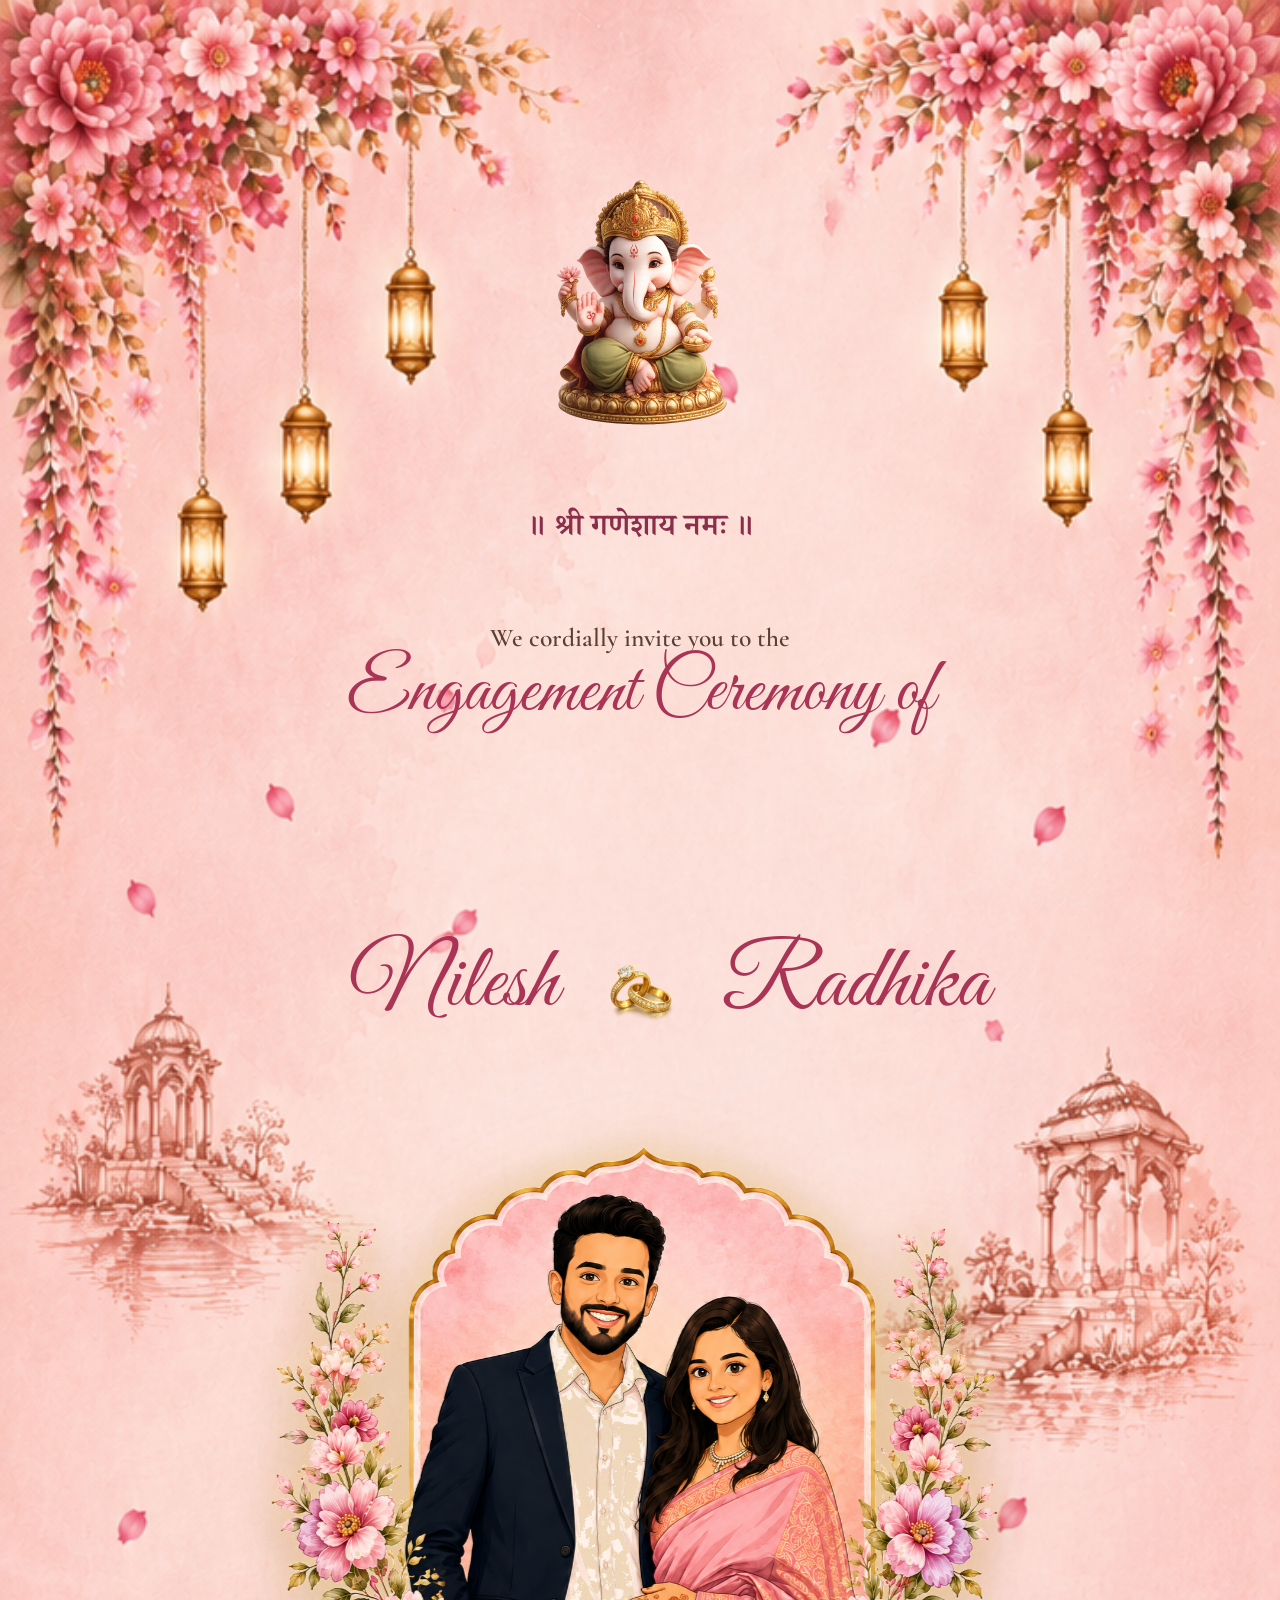
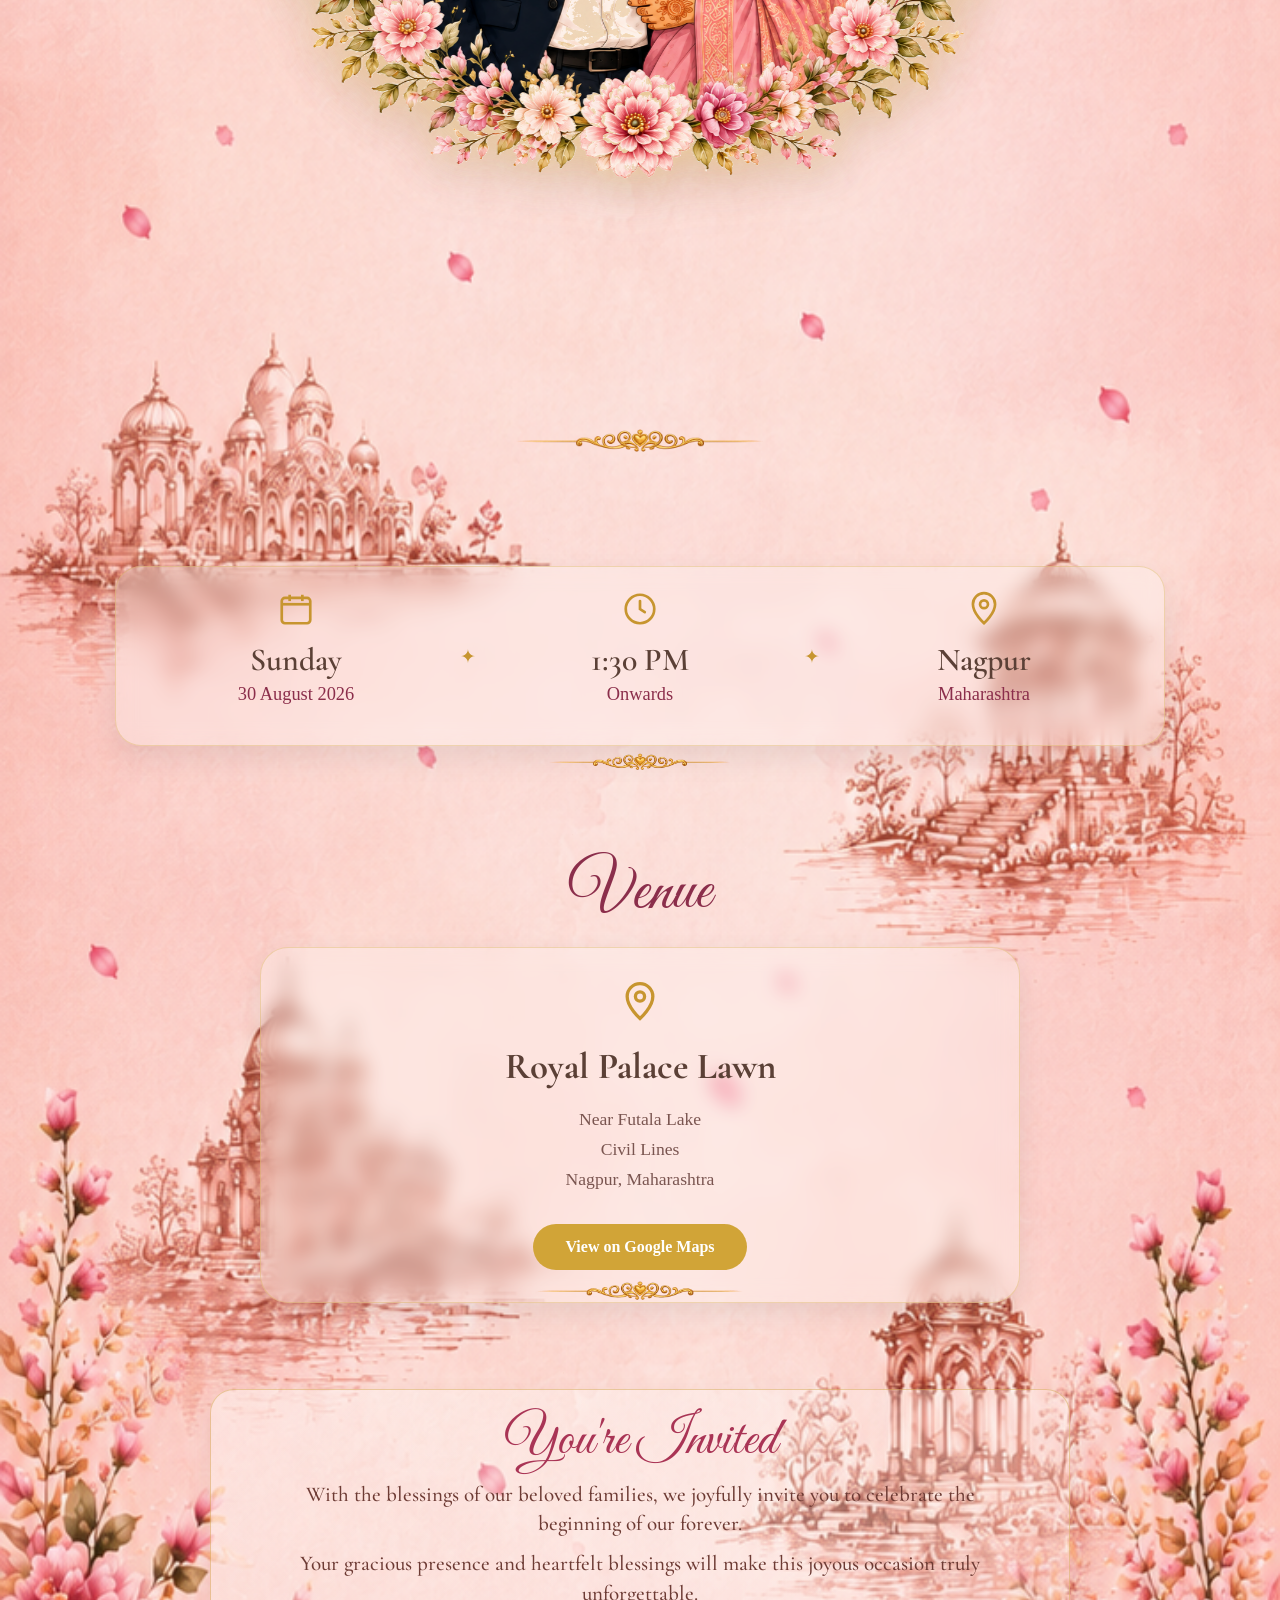
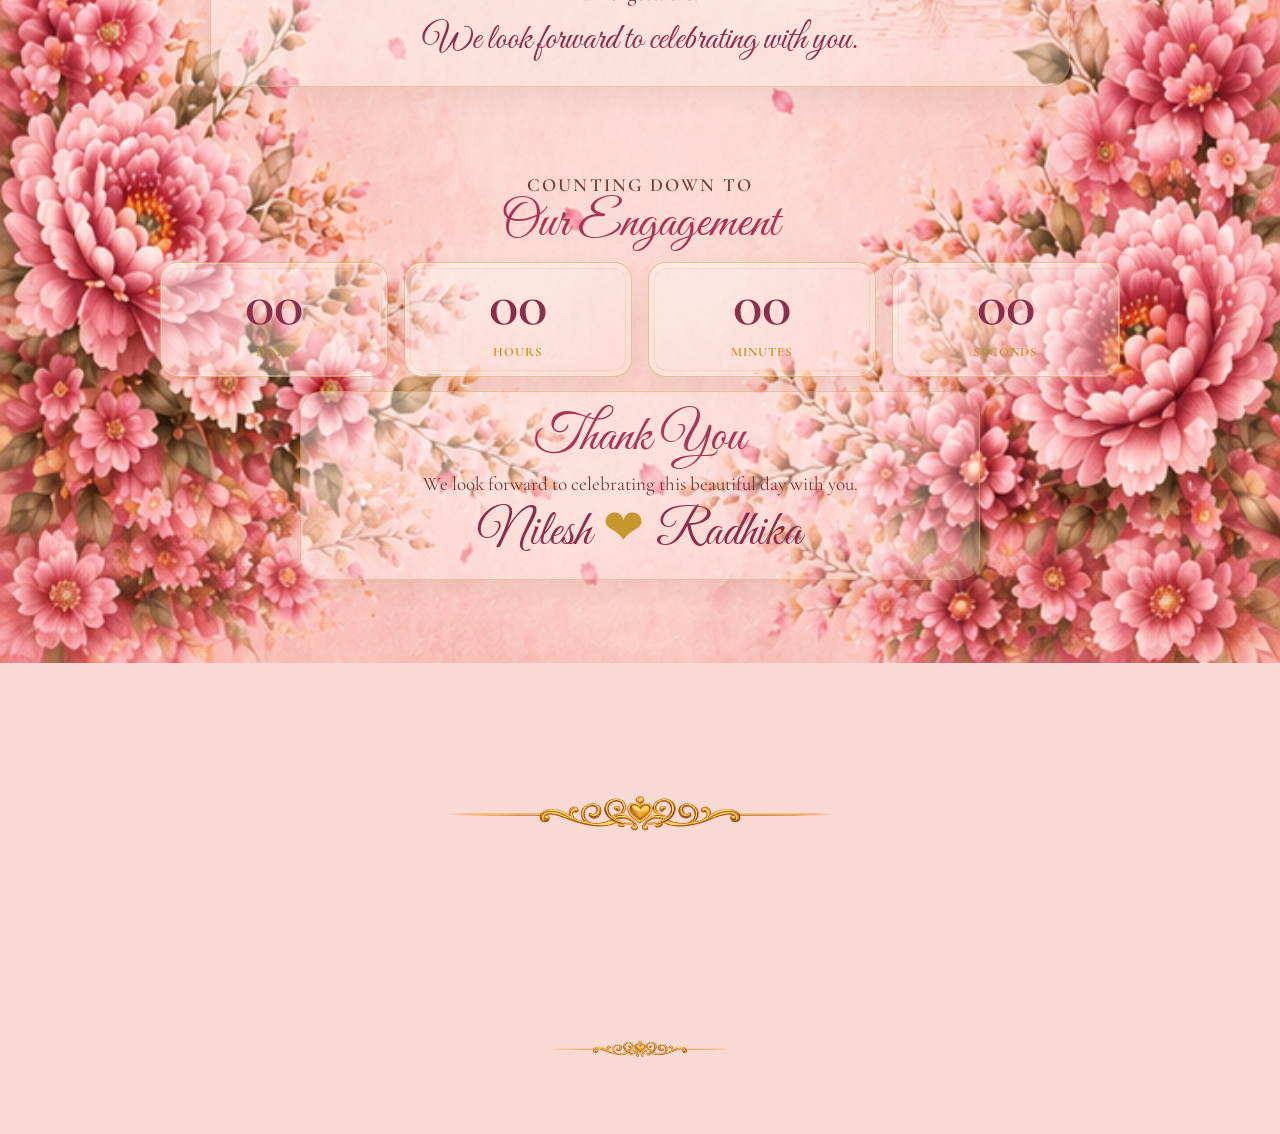
==== commit 0dfba497: "Update index.html" ====
--- a/index.html
+++ b/index.html
@@ -38,6 +38,15 @@
 
 <body>
 
+    <!-- ======================================================
+        FALLING PETALS
+        Decorative foreground animation across the invitation.
+    ======================================================= -->
+    <div
+    class="petal-layer"
+    id="petal-layer"
+    aria-hidden="true"
+    ></div>
     <!-- ======================================================
          INVITATION PAGE
          The background image controls the page dimensions.
@@ -77,19 +86,18 @@
 
             <h1 class="opening-title">
                 Engagement Ceremony of
-            </h1>
-
-            <!-- Decorative heart ribbon -->
-            <figure class="opening-ribbon">
-                <img
-                    class="opening-ribbon-image"
-                    src="assets/ribbon.png"
-                    alt=""
-                    aria-hidden="true"
-                >
-            </figure>
+            </h1>            
 
         </header>
+        <!-- Decorative heart ribbon -->
+        <figure class="opening-ribbon">
+            <img
+                class="opening-ribbon-image"
+                src="assets/ribbon.png"
+                alt=""
+                aria-hidden="true"
+            >
+        </figure>
 
         <!-- Couple names and engagement rings -->
         <div class="opening-couple">
@@ -537,19 +545,20 @@
      SECTION 8 : THANK YOU
 ====================================================== -->
 
+<figure class="thank-you-ribbon">
+    <img
+        class="thank-you-ribbon-image"
+        src="assets/ribbon.png"
+        alt=""
+        aria-hidden="true"
+    >
+</figure>
 <section
     class="thank-you-section"
     id="thank-you"
 >
 
-    <figure class="thank-you-ribbon">
-        <img
-            class="thank-you-ribbon-image"
-            src="assets/ribbon.png"
-            alt=""
-            aria-hidden="true"
-        >
-    </figure>
+    
 
     <div class="thank-you-panel">
 
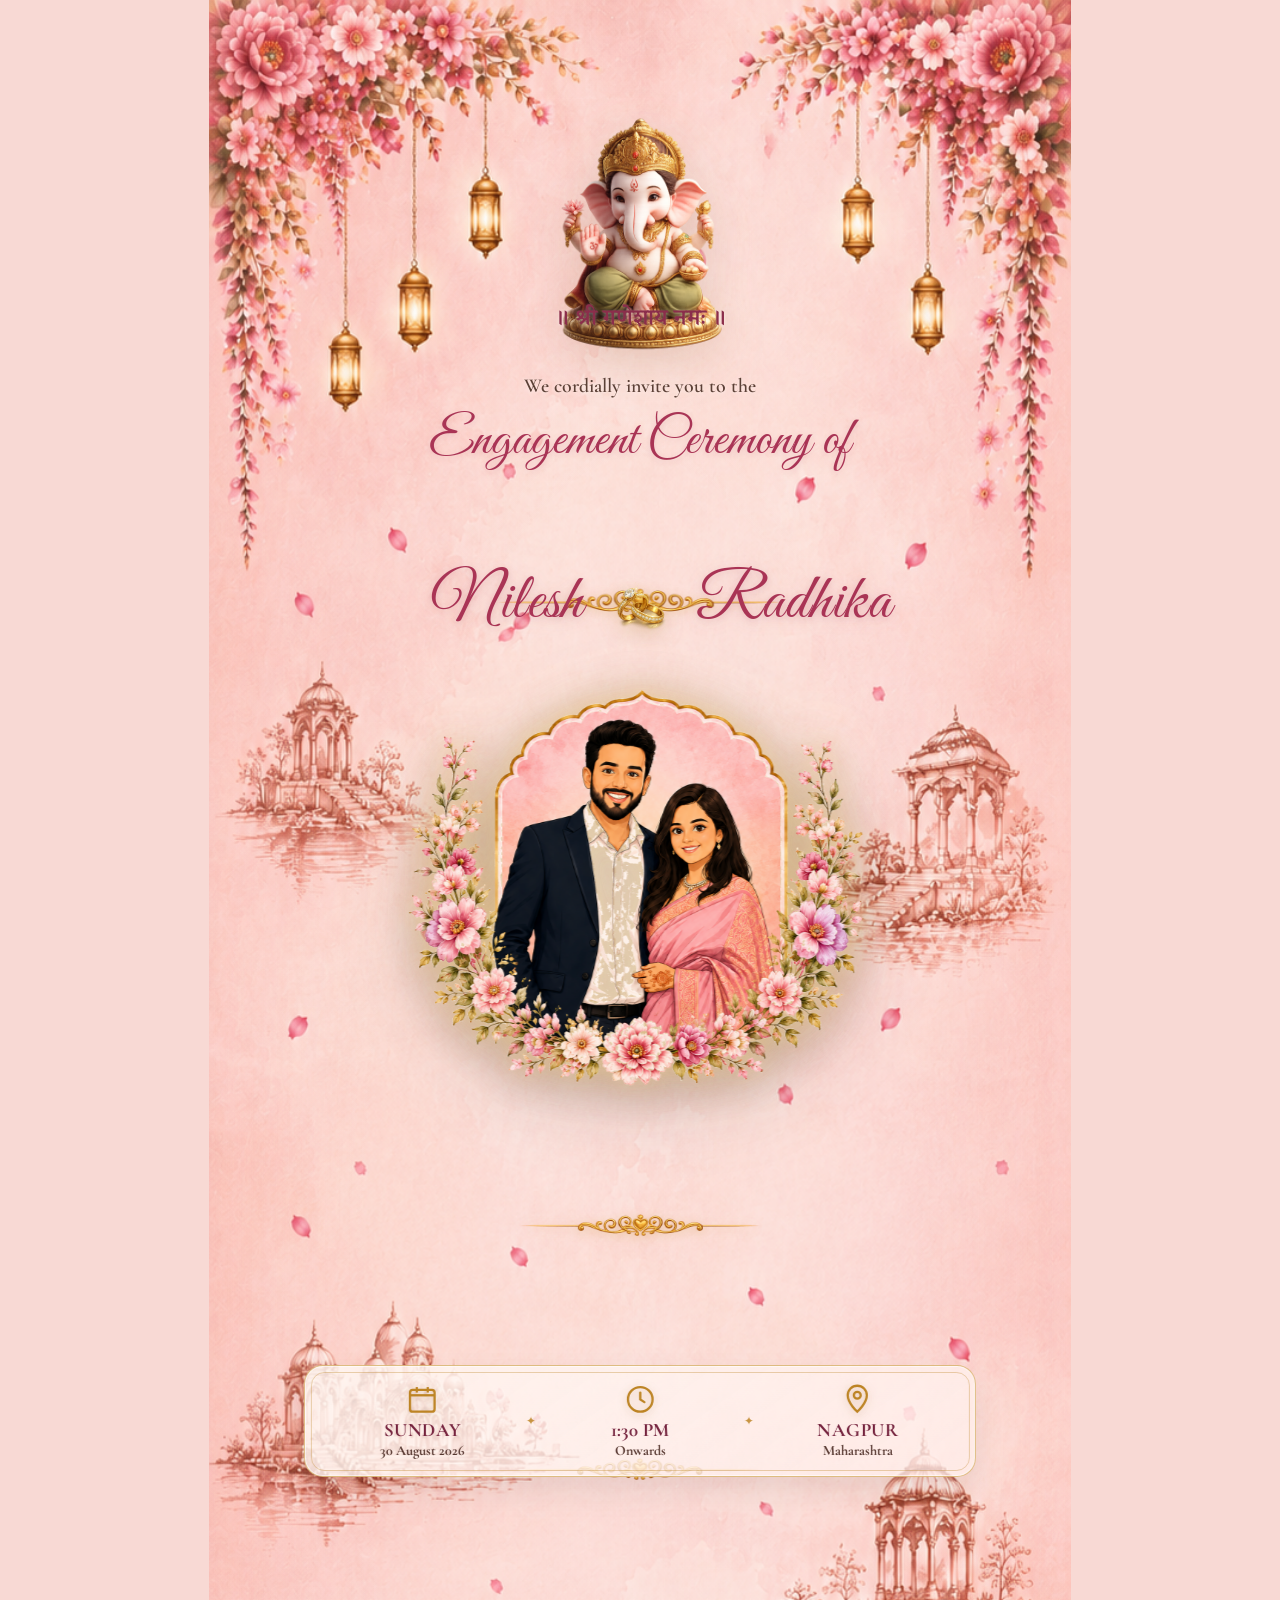
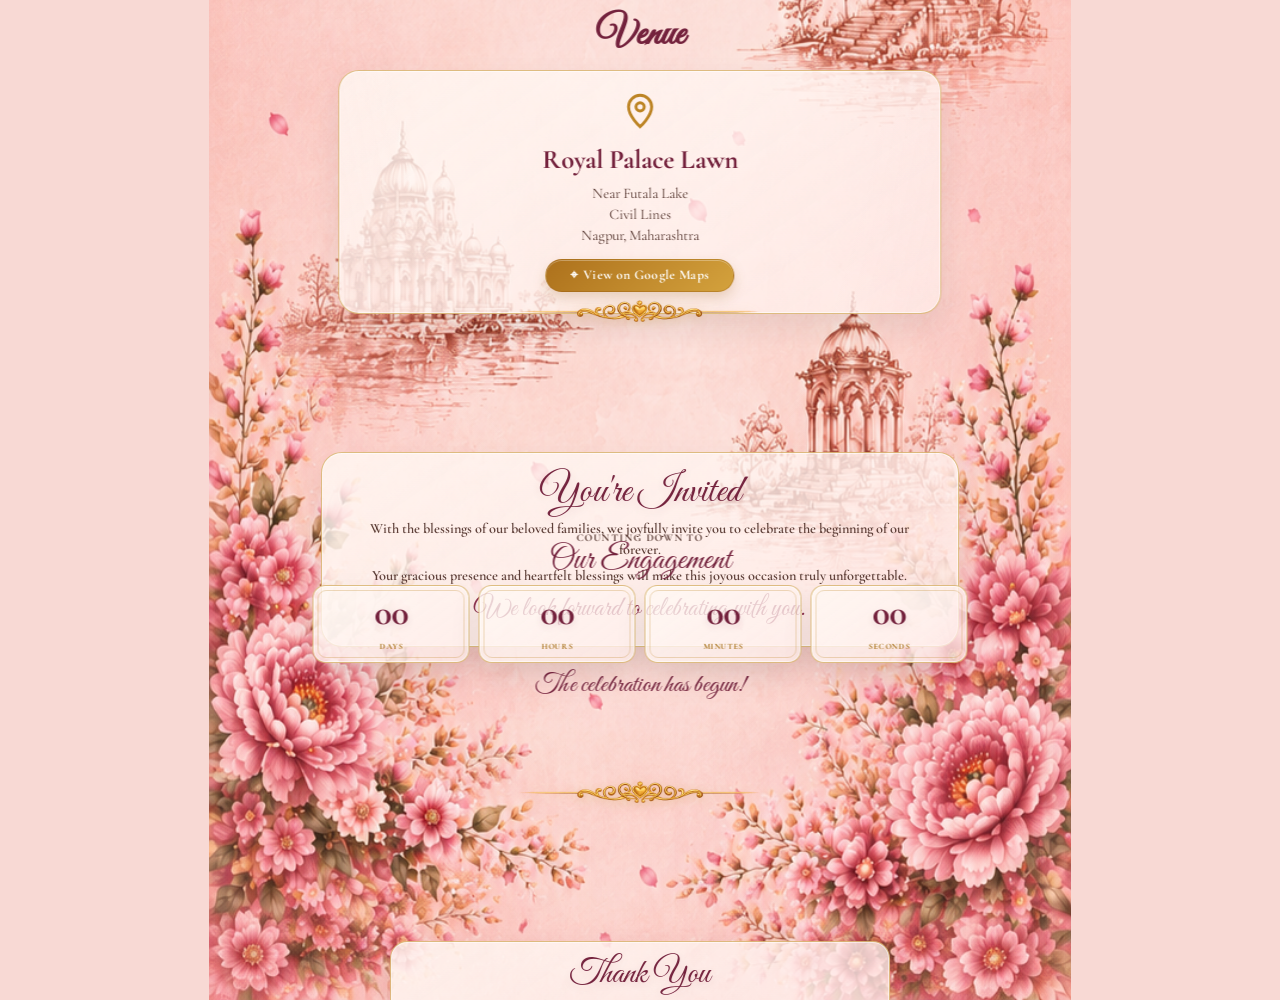
==== commit 6d6571d5: "Update index.html" ====
--- a/index.html
+++ b/index.html
@@ -388,7 +388,8 @@
             target="_blank"
             rel="noopener noreferrer"
         >
-            View on Google Maps
+        <span aria-hidden="true">⌖</span>
+        View on Google Maps
         </a>
 
     </div>
@@ -545,18 +546,19 @@
      SECTION 8 : THANK YOU
 ====================================================== -->
 
-<figure class="thank-you-ribbon">
+
+</figure>
+<section
+    class="thank-you-section"
+    id="thank-you"
+>   <figure class="thank-you-ribbon">
     <img
         class="thank-you-ribbon-image"
         src="assets/ribbon.png"
         alt=""
         aria-hidden="true"
     >
-</figure>
-<section
-    class="thank-you-section"
-    id="thank-you"
->
+    </figure>
 
     
 
--- a/styles.css
+++ b/styles.css
@@ -1,3 +1,23 @@
+/* ======================================================
+   DESIGN TOKENS
+====================================================== */
+
+:root {
+    --panel-background: linear-gradient(
+        145deg,
+        rgba(255, 249, 244, 0.82),
+        rgba(255, 238, 235, 0.76)
+    );
+    --panel-border: rgba(196, 146, 42, 0.55);
+    --panel-shadow: rgba(0, 0, 0, 0.08);
+
+    --wine-red: #8b2e4b;
+    --deep-wine: #74223d;
+    --dark-brown: #55362f;
+    --royal-gold: #bd8424;
+    --page-pink: #f8d9d4;
+}
+
 /* ======================================================
    GLOBAL RESET
 ====================================================== */
@@ -10,56 +30,124 @@
 
 html {
     scroll-behavior: smooth;
+    overflow-x: clip;
 }
 
 body {
     margin: 0;
-    background-color: #f8d9d4;
-}
-
-
-/* ======================================================
-   INVITATION PAGE
-   The background image controls the page dimensions.
+    overflow-x: clip;
+    background-color: var(--page-pink);
+    text-rendering: optimizeLegibility;
+    -webkit-font-smoothing: antialiased;
+    -moz-osx-font-smoothing: grayscale;
+}
+
+figure,
+h1,
+h2,
+h3,
+p {
+    margin-block-start: 0;
+}
+
+/* ======================================================
+   INVITATION CANVAS
+   Every overlay is measured against this 862 × 2600 canvas.
 ====================================================== */
 
 .invitation-page {
     position: relative;
+
+    width: min(100%, 862px);
+    aspect-ratio: 862 / 2600;
+    margin: 0 auto;
+
+    container-type: inline-size;
+    overflow: hidden;
+}
+
+.invitation-page::before {
+    content: "";
+    position: absolute;
+    inset: 0;
+    z-index: 1;
+    pointer-events: none;
+
+    background: radial-gradient(
+        ellipse at center,
+        rgba(255, 255, 255, 0) 45%,
+        rgba(255, 215, 220, 0.12) 100%
+    );
+}
+
+.invitation-background {
+    position: absolute;
+    inset: 0;
+    z-index: 0;
+
+    display: block;
     width: 100%;
-}
-
-
-/* ======================================================
-   INVITATION BACKGROUND
-   Preserve the original image aspect ratio.
-====================================================== */
-
-.invitation-background {
-    display: block;
-
-    width: 100%;
-    height: auto;
+    height: 100%;
+
+    object-fit: fill;
 
     user-select: none;
     pointer-events: none;
 }
 
+/* ======================================================
+   SHARED PANEL SURFACE
+====================================================== */
+
+.event-information-panel,
+.venue-panel,
+.invitation-message-panel,
+.countdown-item,
+.thank-you-panel {
+    background: var(--panel-background);
+    border: 0.22cqw solid var(--panel-border);
+    box-shadow:
+        inset 0 0 0 0.12cqw rgba(255, 255, 255, 0.55),
+        0 14px 32px var(--panel-shadow);
+    backdrop-filter: blur(7px);
+    -webkit-backdrop-filter: blur(7px);
+}
+
+/* ======================================================
+   ANIMATION TIMELINE
+   0.00s Ganpati begins floating
+   0.35s Marathi invocation
+   0.90s Invitation text
+   1.35s Ceremony title
+   1.85s Opening ribbon
+   2.25s Couple names
+   2.45s Rings
+   2.80s Couple portrait
+   3.90s Event information
+   4.70s Venue
+   5.50s Invitation message
+   6.30s Countdown section
+   6.45s–6.90s Countdown cards
+   7.80s Thank-you section
+====================================================== */
+
+
 
 /* ======================================================
    SECTION 1: OPENING
-   Ganpati, invocation, invitation text, names and rings.
+   Compact proportions for the fixed 862 × 2600 canvas.
 ====================================================== */
 
 .opening-ganpati {
     position: absolute;
     top: 3.5%;
     left: 50%;
-
-    width: clamp(240px, 20vw, 390px);
+    z-index: 10;
+
+    width: 28cqw;
     margin: 0;
 
     transform: translateX(-50%);
-    z-index: 10;
 }
 
 .opening-ganpati-image {
@@ -70,87 +158,165 @@
 
     transform-origin: center bottom;
 
-    animation: ganpati-float 4s ease-in-out infinite;
-}
-
-
-/* Traditional Marathi invocation */
+    filter:
+        drop-shadow(
+            0 1.5cqw 2.8cqw
+            rgba(120, 70, 25, 0.18)
+        );
+
+    animation:
+        ganpati-float
+        4s
+        ease-in-out
+        infinite;
+}
+
+
+/* ======================================================
+   MARATHI INVOCATION
+====================================================== */
+
 .opening-invocation {
     position: absolute;
     top: 11.8%;
     left: 50%;
+    z-index: 10;
 
     width: max-content;
     max-width: 85%;
     margin: 0;
 
-    color: #8b2e4b;
-
-    font-family: "Noto Serif Devanagari", serif;
-    font-size: clamp(1.7rem, 2.4vw, 3rem);
+    color: var(--wine-red);
+
+    font-family:
+        "Noto Serif Devanagari",
+        serif;
+
+    font-size: 2.7cqw;
     font-weight: 600;
     line-height: 1.3;
     text-align: center;
 
+    text-shadow:
+        0 0.15cqw 0.45cqw
+        rgba(255, 255, 255, 0.5);
+
     opacity: 0;
-    transform: translate(-50%, 14px);
-
-    z-index: 10;
-
-    animation:
-        invocation-reveal 0.8s ease-out 0.8s forwards,
-        invocation-glow 3.5s ease-in-out 2s infinite;
-}
-
-
-/* Invitation heading block */
+
+    transform:
+        translate(-50%, 1.5cqw);
+
+    animation:
+        invocation-reveal
+        0.7s
+        cubic-bezier(0.22, 1, 0.36, 1)
+        0.35s
+        both,
+
+        invocation-glow
+        3.5s
+        ease-in-out
+        1.2s
+        infinite;
+}
+
+
+/* ======================================================
+   INVITATION HEADING
+====================================================== */
+
 .opening-header {
     position: absolute;
     top: 14.4%;
     left: 50%;
-
-    width: min(84%, 1000px);
+    z-index: 10;
+
+    width: 82%;
     margin: 0;
 
     text-align: center;
 
     transform: translateX(-50%);
+}
+
+.opening-invitation-text {
+    margin: 0 0 0.7em;
+
+    color: #5b4036;
+
+    font-family:
+        "Cormorant Garamond",
+        serif;
+
+    font-size: 2.3cqw;
+    font-weight: 600;
+    line-height: 1.25;
+
+    text-shadow:
+        0 0.12cqw 0.4cqw
+        rgba(255, 255, 255, 0.5);
+
+    animation:
+        opening-text-reveal
+        0.65s
+        cubic-bezier(0.22, 1, 0.36, 1)
+        0.9s
+        both;
+}
+
+.opening-title {
+    margin: 0.2em 0 0;
+
+    color: #a93455;
+
+    font-family:
+        "Great Vibes",
+        cursive;
+
+    font-size: 6.2cqw;
+    font-weight: 400;
+    line-height: 1.08;
+
+    text-shadow:
+        0 0.25cqw 0.8cqw
+        rgba(139, 46, 75, 0.15);
+
+    animation:
+        opening-title-reveal
+        0.75s
+        cubic-bezier(0.22, 1, 0.36, 1)
+        1.35s
+        both;
+}
+
+
+/* ======================================================
+   OPENING RIBBON
+====================================================== */
+
+.opening-ribbon {
+    position: absolute;
+    top: 19%;
+    left: 50%;
     z-index: 10;
-}
-
-.opening-invitation-text {
-    margin: 0 0 0.1em;
-
-    color: #5b4036;
-
-    font-family: "Cormorant Garamond", serif;
-    font-size: clamp(1.3rem, 2vw, 2.5rem);
-    font-weight: 600;
-    line-height: 1.2;
-
-    animation:
-        opening-text-reveal 0.8s ease-out 1.7s both;
-}
-
-.opening-title {
+
+    display: block;
+
+    width: 40cqw;
     margin: 0;
 
-    color: #a93455;
-
-    font-family: "Great Vibes", cursive;
-    font-size: clamp(3.4rem, 5.8vw, 6.8rem);
-    font-weight: 400;
-    line-height: 1;
-
-    animation:
-        opening-title-reveal 0.9s ease-out 2.3s both;
-}
-
-
-/* Decorative ribbon */
-.opening-ribbon {
-    width: min(56%, 470px);
-    margin: 0.25rem auto 0;
+    opacity: 0;
+
+    transform:
+        translateX(-50%)
+        scaleX(0.75);
+
+    animation:
+        ribbon-reveal
+        0.6s
+        cubic-bezier(0.22, 1, 0.36, 1)
+        1.85s
+        both;
 }
 
 .opening-ribbon-image {
@@ -159,29 +325,39 @@
     width: 100%;
     height: auto;
 
-    opacity: 0;
-    transform: scaleX(0.75);
-
-    animation:
-        ribbon-reveal 0.7s ease-out 3s both;
-}
-
-
-/* Couple names and rings */
+    object-fit: contain;
+
+    filter:
+        drop-shadow(
+            0 0.25cqw 0.6cqw
+            rgba(199, 150, 45, 0.35)
+        );
+}
+
+
+/* ======================================================
+   COUPLE NAMES AND RINGS
+====================================================== */
+
 .opening-couple {
     position: absolute;
     top: 21%;
     left: 50%;
+    z-index: 10;
 
     display: grid;
-    grid-template-columns: 1fr auto 1fr;
+    grid-template-columns:
+        minmax(0, 1fr)
+        auto
+        minmax(0, 1fr);
+
     align-items: center;
-    column-gap: clamp(0.8rem, 2.4vw, 2.4rem);
-
-    width: min(86%, 1150px);
+
+    column-gap: 2cqw;
+
+    width: 78%;
 
     transform: translateX(-50%);
-    z-index: 10;
 }
 
 .opening-name {
@@ -189,38 +365,68 @@
 
     color: #a93455;
 
-    font-family: "Great Vibes", cursive;
-    font-size: clamp(3.8rem, 7vw, 7.5rem);
+    font-family:
+        "Great Vibes",
+        cursive;
+
+    font-size: 7.4cqw;
     font-weight: 400;
     line-height: 1;
+    letter-spacing: 0.01em;
+
+    text-shadow:
+        0 0.25cqw 0.8cqw
+        rgba(139, 46, 75, 0.15);
+
+    filter:
+        drop-shadow(
+            0 0.45cqw 1cqw
+            rgba(139, 46, 75, 0.12)
+        );
 
     opacity: 0;
 }
 
 .opening-name--groom {
     text-align: right;
-    transform: translateX(-30px);
-
-    animation:
-        groom-name-reveal 0.9s ease-out 3.6s both;
+
+    transform:
+        translateX(-3cqw);
+
+    animation:
+        groom-name-reveal
+        0.75s
+        cubic-bezier(0.22, 1, 0.36, 1)
+        2.25s
+        both;
 }
 
 .opening-name--bride {
     text-align: left;
-    transform: translateX(30px);
-
-    animation:
-        bride-name-reveal 0.9s ease-out 3.6s both;
+
+    transform:
+        translateX(3cqw);
+
+    animation:
+        bride-name-reveal
+        0.75s
+        cubic-bezier(0.22, 1, 0.36, 1)
+        2.25s
+        both;
 }
 
 .opening-rings {
-    width: clamp(85px, 8vw, 140px);
+    width: 9cqw;
     margin: 0;
 
     opacity: 0;
 
     animation:
-        rings-reveal 0.8s ease-out 4.1s both;
+        rings-reveal
+        0.65s
+        cubic-bezier(0.22, 1, 0.36, 1)
+        2.45s
+        both;
 }
 
 .opening-rings-image {
@@ -231,8 +437,18 @@
 
     transform-origin: center;
 
-    animation:
-        rings-float 4s ease-in-out 4.9s infinite;
+    filter:
+        drop-shadow(
+            0 0.8cqw 1.2cqw
+            rgba(160, 110, 20, 0.25)
+        );
+
+    animation:
+        rings-float
+        4s
+        ease-in-out
+        3.1s
+        infinite;
 }
 
 
@@ -244,17 +460,23 @@
     position: absolute;
     top: 26%;
     left: 50%;
-
-    width: clamp(430px, 58vw, 1000px);
+    z-index: 10;
+
+    width: 54cqw;
     margin: 0;
 
     opacity: 0;
-    transform: translate(-50%, 28px) scale(0.96);
-
-    z-index: 10;
-
-    animation:
-        couple-portrait-reveal 1.2s ease-out 4.8s both;
+
+    transform:
+        translate(-50%, 2.8cqw)
+        scale(0.96);
+
+    animation:
+        couple-portrait-reveal
+        0.9s
+        cubic-bezier(0.22, 1, 0.36, 1)
+        2.8s
+        both;
 }
 
 .couple-portrait-image {
@@ -266,939 +488,94 @@
     transform-origin: center bottom;
 
     filter:
-        drop-shadow(0 0 12px rgba(255, 224, 156, 0.45))
-        drop-shadow(0 0 28px rgba(201, 154, 46, 0.28))
-        drop-shadow(0 16px 18px rgba(91, 64, 54, 0.16));
-
-    animation:
-        couple-portrait-float 5s ease-in-out 6s infinite,
-        couple-portrait-glow 4s ease-in-out 6s infinite;
-}
-
-/* Key Frames */
-@keyframes ganpati-float {
-    0%,
-    100% {
-        transform: translateY(0) rotate(-1deg);
-    }
-
-    50% {
-        transform: translateY(-10px) rotate(1deg);
-    }
-}
-
-
-@keyframes invocation-reveal {
-    from {
-        opacity: 0;
-        transform: translate(-50%, 14px);
-    }
-
-    to {
-        opacity: 1;
-        transform: translate(-50%, 0);
-    }
-}
-
-@keyframes invocation-glow {
-    0%,
-    100% {
-        text-shadow: 0 0 0 rgba(201, 154, 46, 0);
-    }
-
-    50% {
-        text-shadow: 0 0 10px rgba(201, 154, 46, 0.35);
-    }
-}
-
-@keyframes ribbon-reveal {
-    from {
-        opacity: 0;
-        transform: scaleX(0.75);
-    }
-
-    to {
-        opacity: 1;
-        transform: scaleX(1);
-    }
-}
-
-@keyframes groom-name-reveal {
-    from {
-        opacity: 0;
-        transform: translateX(-30px);
-    }
-
-    to {
-        opacity: 1;
-        transform: translateX(0);
-    }
-}
-
-@keyframes bride-name-reveal {
-    from {
-        opacity: 0;
-        transform: translateX(30px);
-    }
-
-    to {
-        opacity: 1;
-        transform: translateX(0);
-    }
-}
-
-@keyframes rings-reveal {
-    from {
-        opacity: 0;
-        transform: translateY(14px) scale(0.92);
-    }
-
-    to {
-        opacity: 1;
-        transform: translateY(0) scale(1);
-    }
-}
-
-@keyframes rings-float {
-    0%,
-    100% {
-        transform: translateY(0) rotate(-1deg);
-    }
-
-    50% {
-        transform: translateY(-8px) rotate(1deg);
-    }
-}
-
-
-@keyframes couple-portrait-reveal {
-    from {
-        opacity: 0;
-        transform: translate(-50%, 28px) scale(0.96);
-    }
-
-    to {
-        opacity: 1;
-        transform: translate(-50%, 0) scale(1);
-    }
-}
-
-@keyframes couple-portrait-float {
-    0%,
-    100% {
-        transform: translateY(0);
-    }
-
-    50% {
-        transform: translateY(-10px);
-    }
-}
-@keyframes couple-portrait-glow {
-    0%,
-    100% {
-        filter:
-            drop-shadow(0 0 10px rgba(255, 224, 156, 0.38))
-            drop-shadow(0 0 24px rgba(201, 154, 46, 0.22))
-            drop-shadow(0 16px 18px rgba(91, 64, 54, 0.16));
-    }
-
-    50% {
-        filter:
-            drop-shadow(0 0 18px rgba(255, 224, 156, 0.58))
-            drop-shadow(0 0 38px rgba(201, 154, 46, 0.38))
-            drop-shadow(0 18px 22px rgba(91, 64, 54, 0.18));
-    }
-}
-
-/* ======================================================
-   SECTION 3 : EVENT INFORMATION
+        drop-shadow(
+            0 0 1.2cqw
+            rgba(255, 224, 156, 0.45)
+        )
+        drop-shadow(
+            0 0 2.8cqw
+            rgba(201, 154, 46, 0.28)
+        )
+        drop-shadow(
+            0 1.6cqw 1.8cqw
+            rgba(91, 64, 54, 0.16)
+        )
+        drop-shadow(
+            0 2cqw 4cqw
+            rgba(0, 0, 0, 0.18)
+        );
+
+    animation:
+        couple-portrait-float
+        5s
+        ease-in-out
+        3.8s
+        infinite,
+
+        couple-portrait-glow
+        4s
+        ease-in-out
+        3.8s
+        infinite;
+}
+
+/* ======================================================
+   SECTION 3: EVENT INFORMATION
+   Compact sizing for the fixed invitation canvas.
 ====================================================== */
 
 .event-information {
     position: absolute;
-    top: 45%;
+    top: 43.6%;
     left: 50%;
-
-    width: min(86%, 1050px);
-
-    transform: translateX(-50%);
     z-index: 10;
-}
+
+    width: 78%;
+
+    opacity: 0;
+
+    transform:
+        translate(-50%, 2.2cqw);
+
+    animation:
+        event-information-reveal
+        0.75s
+        cubic-bezier(0.22, 1, 0.36, 1)
+        3.9s
+        both;
+}
+
+
+/* Decorative ribbon */
 
 .event-information-ribbon {
-    width: min(40%, 300px);
-
-    margin: 0 auto 1.2rem;
+    width: 34cqw;
+    margin: 0 ;
+     padding-bottom: 3cqw;
 }
 
 .event-information-ribbon-image {
     display: block;
-    width: 100%;
-}
-
-.event-information-panel {
-
-    display: flex;
-    justify-content: space-evenly;
-    align-items: center;
-
-    padding: 1.4rem 2rem;
-
-    background: rgba(255,255,255,.28);
-
-    backdrop-filter: blur(10px);
-
-    border: 1px solid rgba(212,174,79,.35);
-
-    border-radius: 26px;
-
-    box-shadow:
-        0 12px 30px rgba(0,0,0,.08);
-}
-
-.event-information-item{
-
-    flex:1;
-
-    text-align:center;
-}
-
-.event-information-icon{
-
-    width:38px;
-    height:38px;
-
-    color:#c7952f;
-
-    margin-bottom:.5rem;
-}
-
-.event-information-heading{
-
-    margin:0;
-
-    color:#5b4036;
-
-    font-family:"Cormorant Garamond",serif;
-
-    font-size:2rem;
-    font-weight:600;
-}
-
-.event-information-description{
-
-    margin-top:.3rem;
-
-    color:#8b2e4b;
-
-    font-size:1.15rem;
-}
-
-.event-information-separator{
-
-    color:#c7952f;
-
-    font-size:1.2rem;
-
-    margin:0 1rem;
-}
-
-
-/* ======================================================
-   EVENT INFORMATION ANIMATIONS
-====================================================== */
-
-@keyframes event-information-reveal {
-    from {
-        opacity: 0;
-        transform: translate(-50%, 24px);
-    }
-
-    to {
-        opacity: 1;
-        transform: translate(-50%, 0);
-    }
-}
-
-@keyframes event-information-item-reveal {
-    from {
-        opacity: 0;
-        transform: translateY(16px);
-    }
-
-    to {
-        opacity: 1;
-        transform: translateY(0);
-    }
-}
-
-@keyframes event-information-icon-glow {
-    0%,
-    100% {
-        filter:
-            drop-shadow(0 3px 5px rgba(199, 150, 45, 0.2));
-    }
-
-    50% {
-        filter:
-            drop-shadow(0 0 11px rgba(199, 150, 45, 0.42));
-    }
-}
-
-@keyframes event-information-separator-glow {
-    0%,
-    100% {
-        opacity: 0.65;
-        text-shadow:
-            0 0 0 rgba(199, 150, 45, 0);
-    }
-
-    50% {
-        opacity: 1;
-        text-shadow:
-            0 0 9px rgba(199, 150, 45, 0.42);
-    }
-}
-
-/* ======================================================
-   SECTION 4 : VENUE
-====================================================== */
-
-.venue-section{
-
-    position:absolute;
-
-    top:53%;
-
-    left:50%;
-
-    width:min(72%,760px);
-
-    transform:translateX(-50%);
-
-    text-align:center;
-
-    z-index:10;
-}
-
-.venue-ribbon{
-
-    width:220px;
-
-    margin:0 auto .8rem;
-}
-
-.venue-ribbon-image{
-
-    display:block;
-
-    width:100%;
-}
-
-.venue-title{
-
-    margin:0 0 .9rem;
-
-    color:#8b2e4b;
-
-    font-family:"Great Vibes",cursive;
-
-    font-size:4rem;
-
-    font-weight:400;
-}
-
-.venue-panel{
-
-    padding:2rem;
-
-    background:rgba(255,255,255,.25);
-
-    backdrop-filter:blur(10px);
-
-    border-radius:28px;
-
-    border:1px solid rgba(212,174,79,.35);
-
-    box-shadow:0 10px 28px rgba(0,0,0,.08);
-}
-
-.venue-icon{
-
-    width:44px;
-    height:44px;
-
-    color:#c7952f;
-
-    margin-bottom:.8rem;
-}
-
-.venue-name{
-
-    margin:.2rem 0;
-
-    color:#5b4036;
-
-    font-family:"Cormorant Garamond",serif;
-
-    font-size:2.3rem;
-}
-
-.venue-address{
-
-    margin:1rem 0 1.8rem;
-
-    color:#7a5550;
-
-    line-height:1.7;
-
-    font-size:1.1rem;
-}
-
-.venue-map-button{
-
-    display:inline-block;
-
-    padding:.9rem 2rem;
-
-    border-radius:50px;
-
-    background:#d1a437;
-
-    color:#fff;
-
-    text-decoration:none;
-
-    font-weight:600;
-
-    transition:.25s;
-}
-
-.venue-map-button:hover{
-
-    transform:translateY(-2px);
-
-    box-shadow:0 8px 18px rgba(0,0,0,.15);
-}
-
-
-/* Animation */
-
-@keyframes venue-reveal {
-
-    from {
-
-        opacity: 0;
-
-        transform:
-            translateX(-50%)
-            translateY(20px);
-
-    }
-
-    to {
-
-        opacity: 1;
-
-        transform:
-            translateX(-50%)
-            translateY(0);
-
-    }
-
-}
-
-/* ======================================================
-   SECTION 5: INVITATION MESSAGE
-====================================================== */
-
-.invitation-message {
-    position: absolute;
-    top: 65%;
-    left: 50%;
-
-    width: min(76%, 860px);
-
-    text-align: center;
-
-    opacity: 0;
-    transform: translate(-50%, 22px);
-
-    z-index: 10;
-
-    animation:
-        invitation-message-reveal 1s ease-out 8.8s both;
-}
-
-.invitation-message-ribbon {
-    width: min(34%, 250px);
-    margin: 0 auto 0.6rem;
-}
-
-.invitation-message-ribbon-image {
-    display: block;
+
     width: 100%;
     height: auto;
-}
-
-.invitation-message-panel {
-    padding: 1.6rem 2.4rem;
-
-    background:
-        linear-gradient(
-            135deg,
-            rgba(255, 250, 248, 0.42),
-            rgba(255, 243, 240, 0.24)
+
+    object-fit: contain;
+
+    filter:
+        drop-shadow(
+            0 0.25cqw 0.6cqw
+            rgba(199, 150, 45, 0.35)
         );
-
-    border: 1px solid rgba(199, 150, 45, 0.38);
-    border-radius: 24px;
-
-    box-shadow:
-        0 10px 26px rgba(91, 64, 54, 0.08);
-
-    backdrop-filter: blur(7px);
-    -webkit-backdrop-filter: blur(7px);
-}
-
-.invitation-message-title {
-    margin: 0;
-
-    color: #a93455;
-
-    font-family: "Great Vibes", cursive;
-    font-size: clamp(2.8rem, 4.2vw, 4.5rem);
-    font-weight: 400;
-    line-height: 1;
-}
-
-.invitation-message-text {
-    max-width: 680px;
-    margin: 0.65rem auto;
-
-    color: #6d3b34;
-
-    font-family: "Cormorant Garamond", serif;
-    font-size: clamp(1.15rem, 1.65vw, 1.65rem);
-    font-weight: 500;
-    line-height: 1.4;
-}
-
-.invitation-message-signature {
-    margin: 0.8rem 0 0;
-
-    color: #8b2e4b;
-
-    font-family: "Great Vibes", cursive;
-    font-size: clamp(1.9rem, 2.8vw, 2.8rem);
-    font-weight: 400;
-    line-height: 1.1;
-}
-
-/* ======================================================
-   ANIMATION
-====================================================== */
-
-@keyframes invitation-message-reveal {
-
-    from {
-
-        opacity: 0;
-
-        transform:
-            translateX(-50%)
-            translateY(25px);
-
-    }
-
-    to {
-
-        opacity: 1;
-
-        transform:
-            translateX(-50%)
-            translateY(0);
-
-    }
-
-}
-/* ======================================================
-   SECTION 6: COUNTDOWN
-====================================================== */
-
-.countdown-section {
-    position: absolute;
-    top: 78%;
-    left: 50%;
-
-    width: min(80%, 960px);
-
-    text-align: center;
-
-    opacity: 0;
-    transform: translate(-50%, 22px);
-
-    z-index: 10;
-
-    animation:
-        countdown-section-reveal 1s ease-out 10s both;
-}
-
-.countdown-header {
-    margin-bottom: 0.8rem;
-}
-
-.countdown-kicker {
-    margin: 0;
-
-    color: #6d3b34;
-
-    font-family: "Cormorant Garamond", serif;
-    font-size: clamp(1rem, 1.45vw, 1.5rem);
-    font-weight: 600;
-    letter-spacing: 0.12em;
-    line-height: 1.1;
-
-    text-transform: uppercase;
-}
-
-.countdown-title {
-    margin: 0.15rem 0 0;
-
-    color: #a93455;
-
-    font-family: "Great Vibes", cursive;
-    font-size: clamp(2.5rem, 4vw, 4.2rem);
-    font-weight: 400;
-    line-height: 1;
-}
-
-.countdown-grid {
+}
+
+
+/* Information panel */
+
+.event-information-panel {
+    position: relative;
+
     display: grid;
-    grid-template-columns: repeat(4, minmax(0, 1fr));
-    gap: clamp(0.55rem, 1.2vw, 1rem);
-
-    width: 100%;
-}
-
-.countdown-item {
-    position: relative;
-
-    display: grid;
-    place-items: center;
-
-    min-height: clamp(90px, 9vw, 125px);
-    padding: 0.75rem 0.5rem;
-
-    background:
-        linear-gradient(
-            145deg,
-            rgba(255, 250, 248, 0.5),
-            rgba(255, 238, 235, 0.28)
-        );
-
-    border: 1px solid rgba(199, 150, 45, 0.44);
-    border-radius: 18px;
-
-    box-shadow:
-        inset 0 0 0 1px rgba(255, 255, 255, 0.24),
-        0 9px 22px rgba(91, 64, 54, 0.08);
-
-    backdrop-filter: blur(7px);
-    -webkit-backdrop-filter: blur(7px);
-
-    overflow: hidden;
-
-    animation:
-        countdown-item-float 5s ease-in-out infinite;
-}
-
-.countdown-item::before {
-    content: "";
-
-    position: absolute;
-    inset: 5px;
-
-    border: 1px solid rgba(199, 150, 45, 0.16);
-    border-radius: 13px;
-
-    pointer-events: none;
-}
-
-.countdown-value {
-    position: relative;
-
-    color: #8b2e4b;
-
-    font-family: "Cormorant Garamond", serif;
-    font-size: clamp(2.6rem, 4.8vw, 5rem);
-    font-weight: 600;
-    line-height: 0.82;
-}
-
-.countdown-label {
-    position: relative;
-
-    margin-top: 0.35rem;
-
-    color: #c7962d;
-
-    font-family: "Cormorant Garamond", serif;
-    font-size: clamp(0.7rem, 1vw, 1rem);
-    font-weight: 700;
-    letter-spacing: 0.08em;
-    line-height: 1;
-
-    text-transform: uppercase;
-}
-
-.countdown-complete-message {
-    margin: 0.8rem 0 0;
-
-    color: #a93455;
-
-    font-family: "Great Vibes", cursive;
-    font-size: clamp(2rem, 3vw, 3rem);
-}
-
-/* ======================================================
-   COUNTDOWN ANIMATIONS
-====================================================== */
-
-@keyframes countdown-section-reveal {
-    from {
-        opacity: 0;
-        transform: translate(-50%, 24px);
-    }
-
-    to {
-        opacity: 1;
-        transform: translate(-50%, 0);
-    }
-}
-
-@keyframes countdown-item-float {
-    0%,
-    100% {
-        transform: translateY(0);
-        box-shadow:
-            inset 0 0 0 1px rgba(255, 255, 255, 0.28),
-            0 12px 28px rgba(91, 64, 54, 0.09);
-    }
-
-    50% {
-        transform: translateY(-7px);
-        box-shadow:
-            inset 0 0 0 1px rgba(255, 255, 255, 0.32),
-            0 16px 32px rgba(199, 150, 45, 0.14);
-    }
-}
-/* ======================================================
-   SECTION 7: THANK YOU
-====================================================== */
-
-.thank-you-section {
-    position: absolute;
-    top: 83%;
-    left: 50%;
-
-    width: min(64%, 680px);
-
-    text-align: center;
-
-    opacity: 0;
-    transform: translate(-50%, 20px);
-
-    z-index: 10;
-
-    animation:
-        thank-you-reveal 1s ease-out 11.2s both;
-}
-
-.thank-you-ribbon {
-    width: min(30%, 220px);
-    margin: 0 auto 0.45rem;
-}
-
-.thank-you-ribbon-image {
-    display: block;
-    width: 100%;
-    height: auto;
-}
-
-.thank-you-panel {
-    padding: 1.25rem 1.8rem;
-
-    background:
-        linear-gradient(
-            135deg,
-            rgba(255, 250, 248, 0.42),
-            rgba(255, 243, 240, 0.22)
-        );
-
-    border: 1px solid rgba(199, 150, 45, 0.38);
-    border-radius: 22px;
-
-    box-shadow:
-        0 9px 22px rgba(91, 64, 54, 0.07);
-
-    backdrop-filter: blur(7px);
-    -webkit-backdrop-filter: blur(7px);
-}
-
-.thank-you-title {
-    margin: 0;
-
-    color: #a93455;
-
-    font-family: "Great Vibes", cursive;
-    font-size: clamp(2.8rem, 4vw, 4.2rem);
-    font-weight: 400;
-    line-height: 1;
-}
-
-.thank-you-message {
-    margin: 0.55rem 0 0.75rem;
-
-    color: #6d3b34;
-
-    font-family: "Cormorant Garamond", serif;
-    font-size: clamp(1.05rem, 1.5vw, 1.45rem);
-    line-height: 1.35;
-}
-
-.thank-you-names {
-    margin: 0;
-
-    color: #8b2e4b;
-
-    font-family: "Great Vibes", cursive;
-    font-size: clamp(2.5rem, 3.8vw, 4rem);
-    font-weight: 400;
-    line-height: 1;
-}
-
-.thank-you-heart {
-    color: #c7962d;
-    padding: 0 0.25rem;
-
-    animation:
-        thank-you-heart-pulse 2.6s ease-in-out infinite;
-}
-
-
-/* ======================================================
-   THANK YOU ANIMATIONS
-====================================================== */
-
-@keyframes thank-you-reveal {
-    from {
-        opacity: 0;
-        transform: translate(-50%, 20px);
-    }
-
-    to {
-        opacity: 1;
-        transform: translate(-50%, 0);
-    }
-}
-
-@keyframes thank-you-heart-pulse {
-    0%,
-    100% {
-        transform: scale(1);
-    }
-
-    50% {
-        transform: scale(1.12);
-    }
-}
-
-
-/* ======================================================
-   MOBILE LAYOUT
-====================================================== */
-
-@media (max-width: 768px) {
-
-    /* Ganpati */
-    .opening-ganpati {
-        top: 11vw;
-
-        width: 43vw;
-        max-width: none;
-    }
-
-    /* Marathi invocation */
-    .opening-invocation {
-        top: 59vw;
-
-        max-width: 90%;
-
-        font-size: clamp(1.15rem, 5vw, 1.75rem);
-        line-height: 1.35;
-    }
-
-    /* Invitation introduction */
-    .opening-header {
-        top: 72vw;
-        width: 90%;
-    }
-
-    .opening-invitation-text {
-        font-size: clamp(1.05rem, 4.3vw, 1.5rem);
-    }
-
-    .opening-title {
-        margin-top: 0.1em;
-        font-size: clamp(2.8rem, 11vw, 4.5rem);
-    }
-
-    /* Decorative ribbon */
-    .opening-ribbon {
-        width: 74%;
-    }
-
-    /* Couple names and rings */
-    .opening-couple {
-        top: 91vw;
-
-        column-gap: 0.45rem;
-        width: 94%;
-    }
-
-    .opening-name {
-        font-size: clamp(2.4rem, 10vw, 4rem);
-    }
-
-    .opening-rings {
-        width: clamp(70px, 18vw, 110px);
-    }
-
-    /* Couple portrait */
-    .couple-portrait {
-        top: 118vw;
-
-        width: 82vw;
-        max-width: none;
-    }
-    /* ======================================================
-   MOBILE: EVENT INFORMATION
-====================================================== */
-
-.event-information {
-    top: 230vw;
-
-    width: 90%;
-}
-
-.event-information-ribbon {
-    width: 68%;
-    margin-bottom: 0.5rem;
-}
-
-.event-information-panel {
-    min-height: 120px;
 
     grid-template-columns:
         minmax(0, 1fr)
@@ -1207,176 +584,1109 @@
         auto
         minmax(0, 1fr);
 
-    padding: 1rem 0.65rem;
-
-    border-radius: 18px;
+    align-items: center;
+
+    min-height: 13cqw;
+
+    padding:
+        1.8cqw
+        2.4cqw;
+
+    border-radius: 2.2cqw;
+
+    overflow: hidden;
 }
 
 .event-information-panel::before {
-    inset: 5px;
-    border-radius: 13px;
-}
+    content: "";
+
+    position: absolute;
+    inset: 0.65cqw;
+
+    border:
+        0.1cqw solid
+        rgba(189, 132, 36, 0.34);
+
+    border-radius: 1.55cqw;
+
+    pointer-events: none;
+}
+
+
+/* Individual information columns */
+
+.event-information-item {
+    position: relative;
+
+    display: grid;
+    justify-items: center;
+
+    min-width: 0;
+
+    text-align: center;
+
+    opacity: 0;
+
+    animation:
+        event-item-reveal
+        0.5s
+        cubic-bezier(0.22, 1, 0.36, 1)
+        4.15s
+        both;
+}
+
+.event-information-item:nth-of-type(2) {
+    animation-delay: 4.3s;
+}
+
+.event-information-item:nth-of-type(3) {
+    animation-delay: 4.45s;
+}
+
+
+/* Icons */
 
 .event-information-icon {
-    width: clamp(25px, 7vw, 34px);
-    margin-bottom: 0.35rem;
-}
+    width: 3.8cqw;
+    height: auto;
+
+    margin-bottom: 0.55cqw;
+
+    color: var(--royal-gold);
+
+    filter:
+        drop-shadow(
+            0 0.3cqw 0.5cqw
+            rgba(140, 87, 14, 0.25)
+        );
+
+    animation:
+        event-information-icon-glow
+        3.8s
+        ease-in-out
+        4.9s
+        infinite;
+}
+
+
+/* Primary values */
 
 .event-information-heading {
-    font-size: clamp(0.9rem, 3.8vw, 1.2rem);
-    letter-spacing: 0.02em;
-}
+    margin: 0;
+
+    color: var(--deep-wine);
+
+    font-family:
+        "Cormorant Garamond",
+        serif;
+
+    font-size: 2.2cqw;
+    font-weight: 700;
+    line-height: 1.05;
+    letter-spacing: 0.025em;
+
+    text-transform: uppercase;
+}
+
+
+/* Secondary values */
 
 .event-information-description {
-    font-size: clamp(0.72rem, 3.1vw, 1rem);
-}
+    margin:
+        0.35cqw
+        0
+        0;
+
+    color: var(--dark-brown);
+
+    font-family:
+        "Cormorant Garamond",
+        serif;
+
+    font-size: 1.65cqw;
+    font-weight: 700;
+    line-height: 1.15;
+}
+
+
+/* Separators */
 
 .event-information-separator {
-    width: clamp(18px, 5vw, 28px);
-    font-size: clamp(0.7rem, 3vw, 1rem);
-}
+    margin: 0 0.8cqw;
+
+    color: var(--royal-gold);
+
+    font-size: 1.35cqw;
+
+    opacity: 0.85;
+
+    animation:
+        event-information-separator-glow
+        3.4s
+        ease-in-out
+        4.9s
+        infinite;
+}
+
+/* ======================================================
+   SECTION 4: VENUE
+====================================================== */
+
 .venue-section {
-
-    top: 255vw;
-
-    width: 88%;
-}
-
-.venue-panel {
-
-    padding: 1.4rem;
-}
-
-.venue-title {
-
-    font-size: 2.8rem;
-}
-
-.venue-name {
-
-    font-size: 1.8rem;
-}
-
-.venue-address {
-
-    font-size: 1.05rem;
-}
+    position: absolute;
+    top: 53%;
+    left: 50%;
+
+    width: 70%;
+
+    transform: translate(-50%, 0);
+
+    opacity: 0;
+
+    animation:
+        venue-reveal
+        0.75s
+        cubic-bezier(.22,1,.36,1)
+        4.7s
+        both;
+}
+
+
+/* ---------------------------------- */
+/* Ribbon                             */
+/* ---------------------------------- */
+
+.venue-ribbon {
+    width: 40cqw;
+    margin: 0 auto 0.9cqw;
+    
+     padding-bottom: 3cqw;
+}
+
+.venue-ribbon-image{
+    display:block;
+    width:100%;
+    height:auto;
+}
+
+
+/* ---------------------------------- */
+/* Heading                            */
+/* ---------------------------------- */
+
+.venue-title{
+
+    margin:0 0 1.2cqw;
+
+    text-align:center;
+
+    font-family:"Great Vibes",cursive;
+
+    font-size:4.6cqw;
+
+    color:var(--deep-wine);
+}
+
+
+/* ---------------------------------- */
+/* Panel                              */
+/* ---------------------------------- */
+
+.venue-panel{
+
+    padding:2.4cqw 3.6cqw;
+
+    border-radius:2.4cqw;
+
+    text-align:center;
+}
+
+
+/* ---------------------------------- */
+/* Venue Icon                         */
+/* ---------------------------------- */
+
+.venue-icon{
+
+    width:4.6cqw;
+    height:4.6cqw;
+
+    margin-bottom:0.9cqw;
+
+    color:var(--royal-gold);
+}
+
+
+/* ---------------------------------- */
+/* Venue Name                         */
+/* ---------------------------------- */
+
+.venue-name{
+
+    margin:0;
+
+    font-family:"Cormorant Garamond",serif;
+
+    font-size:3.1cqw;
+
+    font-weight:700;
+
+    color:var(--deep-wine);
+}
+
+
+/* ---------------------------------- */
+/* Address                            */
+/* ---------------------------------- */
+
+.venue-address{
+
+    margin:.8cqw 0 0;
+
+    font-family:"Cormorant Garamond",serif;
+
+    font-size:1.7cqw;
+
+    line-height:1.45;
+
+    color:var(--dark-brown);
+}
+
+
+/* ---------------------------------- */
+/* Maps Button                        */
+/* ---------------------------------- */
 
 .venue-map-button {
+    display: inline-flex;
+    align-items: center;
+    justify-content: center;
+    gap: 0.65cqw;
+
+    margin-top: 1.4cqw;
+    padding: 1.05cqw 2.8cqw;
+
+    border: 0.12cqw solid rgba(151, 96, 20, 0.35);
+    border-radius: 999px;
+
+    color: #fffdf9;
+
+    background:
+        linear-gradient(
+            135deg,
+            #ad711c,
+            #d4a23d
+        );
+
+    font-family: "Cormorant Garamond", serif;
+    font-size: 1.55cqw;
+    font-weight: 700;
+    letter-spacing: 0.025em;
+    line-height: 1;
+
+    text-decoration: none;
+
+    box-shadow:
+        inset 0 0.12cqw 0 rgba(255, 255, 255, 0.3),
+        0 0.7cqw 1.5cqw rgba(145, 92, 19, 0.22);
+
+    transition:
+        transform 0.2s ease,
+        box-shadow 0.2s ease;
+}
+
+.venue-map-button:hover {
+    transform: translateY(-0.25cqw);
+
+    box-shadow:
+        inset 0 0.12cqw 0 rgba(255, 255, 255, 0.35),
+        0 1cqw 2cqw rgba(145, 92, 19, 0.28);
+}
+
+.venue-map-button:focus-visible {
+    outline: 0.3cqw solid rgba(116, 34, 61, 0.55);
+    outline-offset: 0.3cqw;
+}
+
+/* ======================================================
+   SECTION 5: INVITATION MESSAGE
+   Compact and readable on the fixed invitation canvas.
+====================================================== */
+
+.invitation-message {
+    position: absolute;
+    top: 70%;
+    left: 50%;
+    z-index: 10;
+
+    width: 74%;
+
+    text-align: center;
+
+    opacity: 0;
+
+    transform:
+        translate(-50%, 2.2cqw);
+
+    animation:
+        invitation-message-reveal
+        0.8s
+        cubic-bezier(0.22, 1, 0.36, 1)
+        5.5s
+        both;
+}
+
+
+/* Decorative ribbon */
+
+.invitation-message-ribbon {
+    width: 40cqw;
+    margin: 0 auto 0.8cqw;
+    padding-bottom: 3cqw;
+}
+
+.invitation-message-ribbon-image {
+    display: block;
 
     width: 100%;
-}
-/* Countdown section */
+    height: auto;
+
+    object-fit: contain;
+
+    filter:
+        drop-shadow(
+            0 0.25cqw 0.6cqw
+            rgba(199, 150, 45, 0.35)
+        );
+}
+
+
+/* Message panel */
+
+.invitation-message-panel {
+    padding:
+        2.4cqw
+        3.6cqw;
+
+    border-radius: 2.4cqw;
+}
+
+
+/* Main heading */
+
+.invitation-message-title {
+    margin: 0;
+
+    color: var(--deep-wine);
+
+    font-family:
+        "Great Vibes",
+        cursive;
+
+    font-size: 4.6cqw;
+    font-weight: 400;
+    line-height: 1;
+
+    text-shadow:
+        0 0.3cqw 1cqw
+        rgba(116, 34, 61, 0.12);
+}
+
+
+/* Invitation paragraphs */
+
+.invitation-message-text {
+    max-width: 64cqw;
+
+    margin:
+        0.7cqw
+        auto;
+
+    color: var(--dark-brown);
+
+    font-family:
+        "Cormorant Garamond",
+        serif;
+
+    font-size: 1.65cqw;
+    font-weight: 600;
+    line-height: 1.45;
+}
+
+
+/* Closing line */
+
+.invitation-message-signature {
+    margin:
+        1cqw
+        0
+        0;
+
+    color: var(--wine-red);
+
+    font-family:
+        "Great Vibes",
+        cursive;
+
+    font-size: 3.1cqw;
+    font-weight: 400;
+    line-height: 1.1;
+}
+
+/* ======================================================
+   SECTION 6: COUNTDOWN
+   Compact horizontal countdown for the fixed canvas.
+====================================================== */
+
 .countdown-section {
-    top: 350vw;
-    width: 92%;
-}
+    position: absolute;
+    top: 82%;
+    left: 50%;
+    z-index: 10;
+
+    width: 76%;
+
+    text-align: center;
+
+    opacity: 0;
+
+    transform:
+        translate(-50%, 2cqw);
+
+    animation:
+        countdown-section-reveal
+        0.8s
+        cubic-bezier(0.22, 1, 0.36, 1)
+        6.3s
+        both;
+}
+
+
+/* Countdown heading */
 
 .countdown-header {
-    margin-bottom: 1rem;
+    margin-bottom: 0.8cqw;
 }
 
 .countdown-kicker {
-    font-size: clamp(1rem, 4vw, 1.3rem);
+    margin: 0;
+
+    color: var(--dark-brown);
+
+    font-family:
+        "Cormorant Garamond",
+        serif;
+
+    font-size: 1.2cqw;
+    font-weight: 700;
+    line-height: 1.1;
+    letter-spacing: 0.12em;
+
+    text-transform: uppercase;
 }
 
 .countdown-title {
-    font-size: clamp(2.6rem, 10vw, 4rem);
-}
+    margin: 0.2cqw 0 0;
+
+    color: var(--deep-wine);
+
+    font-family:
+        "Great Vibes",
+        cursive;
+
+    font-size: 3.8cqw;
+    font-weight: 400;
+    line-height: 1;
+}
+
+
+/* Countdown cards */
 
 .countdown-grid {
-    gap: 0.55rem;
+    display: grid;
+    grid-template-columns:
+        repeat(4, minmax(0, 1fr));
+
+    gap: 1cqw;
+
+    width: 100%;
 }
 
 .countdown-item {
-    min-height: 100px;
-    padding: 0.65rem 0.25rem;
-
-    border-radius: 16px;
+    position: relative;
+
+    display: grid;
+    place-items: center;
+
+    min-height: 9cqw;
+
+    padding:
+        0.8cqw
+        0.35cqw;
+
+    border-radius: 1.5cqw;
+
+    overflow: hidden;
+
+    opacity: 0;
+
+    translate: 0 1.2cqw;
+    scale: 0.96;
+
+    animation:
+        countdown-card-reveal
+        0.55s
+        cubic-bezier(0.22, 1, 0.36, 1)
+        6.45s
+        both,
+
+        countdown-item-float
+        5s
+        ease-in-out
+        7.1s
+        infinite;
+}
+
+.countdown-item:nth-child(2) {
+    animation:
+        countdown-card-reveal
+        0.55s
+        cubic-bezier(0.22, 1, 0.36, 1)
+        6.6s
+        both,
+
+        countdown-item-float
+        5s
+        ease-in-out
+        7.25s
+        infinite;
+}
+
+.countdown-item:nth-child(3) {
+    animation:
+        countdown-card-reveal
+        0.55s
+        cubic-bezier(0.22, 1, 0.36, 1)
+        6.75s
+        both,
+
+        countdown-item-float
+        5s
+        ease-in-out
+        7.4s
+        infinite;
+}
+
+.countdown-item:nth-child(4) {
+    animation:
+        countdown-card-reveal
+        0.55s
+        cubic-bezier(0.22, 1, 0.36, 1)
+        6.9s
+        both,
+
+        countdown-item-float
+        5s
+        ease-in-out
+        7.55s
+        infinite;
 }
 
 .countdown-item::before {
-    inset: 4px;
-    border-radius: 11px;
-}
+    content: "";
+
+    position: absolute;
+    inset: 0.45cqw;
+
+    border:
+        0.1cqw solid
+        rgba(189, 132, 36, 0.28);
+
+    border-radius: 1cqw;
+
+    pointer-events: none;
+}
+
+
+/* Countdown typography */
 
 .countdown-value {
-    font-size: clamp(2.2rem, 12vw, 3.8rem);
+    position: relative;
+
+    color: var(--deep-wine);
+
+    font-family:
+        "Cormorant Garamond",
+        serif;
+
+    font-size: 4.2cqw;
+    font-weight: 700;
+    line-height: 0.85;
+
+    text-shadow:
+        0 0.35cqw 0.9cqw
+        rgba(116, 34, 61, 0.14);
 }
 
 .countdown-label {
-    margin-top: 0.45rem;
-
-    font-size: clamp(0.58rem, 2.7vw, 0.8rem);
-    letter-spacing: 0.05em;
-}
-}
-
-/* ======================================================
-   REDUCED MOTION ACCESSIBILITY
+    position: relative;
+
+    margin-top: 0.35cqw;
+
+    color: #a66f17;
+
+    font-family:
+        "Cormorant Garamond",
+        serif;
+
+    font-size: 0.95cqw;
+    font-weight: 700;
+    line-height: 1;
+    letter-spacing: 0.07em;
+
+    text-transform: uppercase;
+}
+
+.countdown-complete-message {
+    margin: 0.8cqw 0 0;
+
+    color: var(--deep-wine);
+
+    font-family:
+        "Great Vibes",
+        cursive;
+
+    font-size: 3cqw;
+}
+
+
+
+/* ======================================================
+   SECTION 7: THANK YOU
+====================================================== */
+.thank-you-ribbon {
+    width: 34cqw;
+    margin: 0 auto 0.8cqw;
+    padding-bottom: 4cqw;
+}
+.thank-you-ribbon-image {
+    display: block;
+
+    width: 100%;
+    height: auto;
+
+    object-fit: contain;
+
+    filter:
+        drop-shadow(
+            0 0.25cqw 0.6cqw
+            rgba(199, 150, 45, 0.35)
+        );
+}
+
+.thank-you-section {
+    position: absolute;
+    top: 88.5%;
+    left: 50%;
+    z-index: 10;
+
+    width: 58%;
+
+    text-align: center;
+
+    opacity: 0;
+
+    transform:
+        translate(-50%, 1.8cqw);
+
+    animation:
+        thank-you-reveal
+        1s
+        cubic-bezier(0.22, 1, 0.36, 1)
+        7.8s
+        both;
+}
+
+
+/* Thank You panel */
+
+.thank-you-panel {
+    padding:
+        1.8cqw
+        2.5cqw;
+
+    border-radius: 2cqw;
+}
+
+
+/* Heading */
+
+.thank-you-title {
+    margin: 0;
+
+    color: var(--deep-wine);
+
+    font-family:
+        "Great Vibes",
+        cursive;
+
+    font-size: 4cqw;
+    font-weight: 400;
+    line-height: 1;
+
+    text-shadow:
+        0 0.3cqw 1cqw
+        rgba(116, 34, 61, 0.12);
+}
+
+
+/* Message */
+
+.thank-you-message {
+    margin:
+        0.55cqw
+        0
+        0.75cqw;
+
+    color: var(--dark-brown);
+
+    font-family:
+        "Cormorant Garamond",
+        serif;
+
+    font-size: 1.45cqw;
+    font-weight: 600;
+    line-height: 1.35;
+}
+
+
+/* Couple names */
+
+.thank-you-names {
+    margin: 0;
+
+    color: var(--wine-red);
+
+    font-family:
+        "Great Vibes",
+        cursive;
+
+    font-size: 3.5cqw;
+    font-weight: 400;
+    line-height: 1;
+}
+
+.thank-you-heart {
+    display: inline-block;
+
+    padding:
+        0
+        0.25cqw;
+
+    color: var(--royal-gold);
+
+    animation:
+        thank-you-heart-pulse
+        2.6s
+        ease-in-out
+        infinite;
+}
+
+/* ======================================================
+   ANIMATIONS
+====================================================== */
+
+@keyframes ganpati-float {
+    0%, 100% { transform: translateY(0) rotate(-1deg); }
+    50% { transform: translateY(-10px) rotate(1deg); }
+}
+
+@keyframes invocation-reveal {
+    from { opacity: 0; transform: translate(-50%, 14px); }
+    to { opacity: 1; transform: translate(-50%, 0); }
+}
+
+@keyframes invocation-glow {
+    0%, 100% { text-shadow: 0 0 0 rgba(201, 154, 46, 0); }
+    50% { text-shadow: 0 0 10px rgba(201, 154, 46, 0.35); }
+}
+
+@keyframes opening-text-reveal {
+    from { opacity: 0; transform: translateY(14px); }
+    to { opacity: 1; transform: translateY(0); }
+}
+
+@keyframes opening-title-reveal {
+    from { opacity: 0; transform: translateY(18px) scale(0.97); }
+    to { opacity: 1; transform: translateY(0) scale(1); }
+}
+
+@keyframes ribbon-reveal {
+    from {
+        opacity: 0;
+        transform: translateX(-50%) scaleX(0.75);
+    }
+
+    to {
+        opacity: 1;
+        transform: translateX(-50%) scaleX(1);
+    }
+}
+
+@keyframes groom-name-reveal {
+    from { opacity: 0; transform: translateX(-30px); }
+    to { opacity: 1; transform: translateX(0); }
+}
+
+@keyframes bride-name-reveal {
+    from { opacity: 0; transform: translateX(30px); }
+    to { opacity: 1; transform: translateX(0); }
+}
+
+@keyframes rings-reveal {
+    from { opacity: 0; transform: translateY(14px) scale(0.92); }
+    to { opacity: 1; transform: translateY(0) scale(1); }
+}
+
+@keyframes rings-float {
+    0%, 100% { transform: translateY(0) rotate(-1deg); }
+    50% { transform: translateY(-8px) rotate(1deg); }
+}
+
+@keyframes couple-portrait-reveal {
+    from { opacity: 0; transform: translate(-50%, 28px) scale(0.96); }
+    to { opacity: 1; transform: translate(-50%, 0) scale(1); }
+}
+
+@keyframes couple-portrait-float {
+    0%, 100% { transform: translateY(0); }
+    50% { transform: translateY(-10px); }
+}
+
+@keyframes couple-portrait-glow {
+    0%, 100% {
+        filter:
+            drop-shadow(0 0 10px rgba(255, 224, 156, 0.38))
+            drop-shadow(0 0 24px rgba(201, 154, 46, 0.22))
+            drop-shadow(0 16px 18px rgba(91, 64, 54, 0.16))
+            drop-shadow(0 20px 40px rgba(0, 0, 0, 0.18));
+    }
+    50% {
+        filter:
+            drop-shadow(0 0 18px rgba(255, 224, 156, 0.58))
+            drop-shadow(0 0 38px rgba(201, 154, 46, 0.38))
+            drop-shadow(0 18px 22px rgba(91, 64, 54, 0.18))
+            drop-shadow(0 22px 44px rgba(0, 0, 0, 0.2));
+    }
+}
+
+@keyframes event-information-reveal {
+    from { opacity: 0; transform: translate(-50%, 24px); }
+    to { opacity: 1; transform: translate(-50%, 0); }
+}
+
+@keyframes event-item-reveal {
+    from { opacity: 0; }
+    to { opacity: 1; }
+}
+
+@keyframes event-information-icon-glow {
+    0%, 100% { filter: drop-shadow(0 3px 5px rgba(199, 150, 45, 0.2)); }
+    50% { filter: drop-shadow(0 0 11px rgba(199, 150, 45, 0.42)); }
+}
+
+@keyframes event-information-separator-glow {
+    0%, 100% { opacity: 0.65; text-shadow: 0 0 0 rgba(199, 150, 45, 0); }
+    50% { opacity: 1; text-shadow: 0 0 9px rgba(199, 150, 45, 0.42); }
+}
+
+@keyframes venue-reveal {
+    from {
+        opacity: 0;
+        transform: translate(-50%, 0) scale(0.97);
+    }
+    to {
+        opacity: 1;
+        transform: translate(-50%, 0) scale(1);
+    }
+}
+
+@keyframes invitation-message-reveal {
+    from { opacity: 0; transform: translate(-50%, 25px); }
+    to { opacity: 1; transform: translate(-50%, 0); }
+}
+
+@keyframes countdown-section-reveal {
+    from { opacity: 0; transform: translate(-50%, 24px); }
+    to { opacity: 1; transform: translate(-50%, 0); }
+}
+
+@keyframes countdown-card-reveal {
+    from {
+        opacity: 0;
+        translate: 0 12px;
+        scale: 0.96;
+    }
+    to {
+        opacity: 1;
+        translate: 0 0;
+        scale: 1;
+    }
+}
+
+@keyframes countdown-item-float {
+    0%, 100% { transform: translateY(0); }
+    50% { transform: translateY(-7px); }
+}
+
+@keyframes thank-you-reveal {
+    from { opacity: 0; transform: translate(-50%, 20px); }
+    to { opacity: 1; transform: translate(-50%, 0); }
+}
+
+@keyframes thank-you-heart-pulse {
+    0%, 100% { transform: scale(1); }
+    50% { transform: scale(1.12); }
+}
+@keyframes thank-you-ribbon-reveal {
+    from {
+        opacity: 0;
+        transform:
+            translateX(-50%)
+            scaleX(0.78);
+    }
+
+    to {
+        opacity: 1;
+        transform:
+            translateX(-50%)
+            scaleX(1);
+    }
+}
+
+/* ======================================================
+   SMALL-SCREEN SAFETY
+   Coordinates remain identical because the full canvas scales.
+====================================================== */
+
+@media (max-width: 480px) {
+    .invitation-page {
+        width: 100%;
+    }
+}
+
+/* ======================================================
+   FALLING PETALS
+====================================================== */
+
+.petal-layer {
+    position: fixed;
+    inset: 0;
+
+    z-index: 20;
+
+    overflow: hidden;
+    pointer-events: none;
+}
+
+.falling-petal {
+    position: absolute;
+    top: -10vh;
+    left: var(--petal-left);
+
+    width: var(--petal-size);
+    height: calc(var(--petal-size) * 0.65);
+
+    border-radius:
+        70% 30% 70% 30%;
+
+    background:
+        radial-gradient(
+            ellipse at 30% 30%,
+            rgba(255, 244, 246, 0.95),
+            rgba(229, 135, 157, 0.82) 55%,
+            rgba(171, 65, 99, 0.72)
+        );
+
+    opacity: var(--petal-opacity);
+
+    filter:
+        drop-shadow(
+            0 3px 3px
+            rgba(116, 34, 61, 0.12)
+        );
+
+    transform-origin: center;
+
+    animation:
+        petal-fall var(--petal-duration) linear
+        var(--petal-delay) infinite,
+        petal-sway var(--petal-sway-duration) ease-in-out
+        var(--petal-delay) infinite alternate;
+}
+
+
+/* ======================================================
+   PETAL FALLING ANIMATION
+====================================================== */
+
+@keyframes petal-fall {
+    0% {
+        translate: 0 -10vh;
+        rotate: 0deg;
+    }
+
+    100% {
+        translate:
+            var(--petal-drift)
+            115vh;
+
+        rotate: var(--petal-rotation);
+    }
+}
+
+
+/* ======================================================
+   PETAL SIDE-TO-SIDE MOVEMENT
+====================================================== */
+
+@keyframes petal-sway {
+    from {
+        margin-left: -14px;
+    }
+
+    to {
+        margin-left: 14px;
+    }
+}
+
+
+/* ======================================================
+   REDUCED MOTION
 ====================================================== */
 
 @media (prefers-reduced-motion: reduce) {
-    .opening-ganpati-image,
-    .opening-invocation,
-    .opening-invitation-text,
-    .opening-title,
-    .opening-ribbon-image,
-    .opening-name,
-    .opening-rings,
-    .opening-rings-image,
-    .couple-portrait,
-    .couple-portrait-image,
-    .event-information,
-    .event-information-item,
-    .event-information-icon,
-    .event-information-separator,
-    .countdown-section,
-    .countdown-item  {
-        animation: none;
+    .petal-layer {
+        display: none;
     }
-
-    .opening-invocation,
-    .opening-invitation-text,
-    .opening-title,
-    .opening-ribbon-image,
-    .opening-name,
-    .opening-rings {
-        opacity: 1;
-    }
-    .couple-portrait {
-        opacity: 1;
-        transform: translate(-50%, 0);
-    }
-
-    .opening-invocation {
-        transform: translate(-50%, 0);
-    }
-
-    .opening-invitation-text,
-    .opening-title,
-    .opening-ribbon-image,
-    .opening-name,
-    .opening-rings,
-    .opening-rings-image,
-    .couple-portrait-image {
-        transform: none;
-    }
-    .event-information {
-        opacity: 1;
-        transform: translate(-50%, 0);
-    }
-    
-    .event-information-item {
-        opacity: 1;
-        transform: none;
-    }
-    .countdown-section {
-        opacity: 1;
-        transform: translate(-50%, 0);
-    }
-    
-    .countdown-item {
-        transform: none;
-    }
-}
+}
+
+
+
+.event-information-ribbon,
+.venue-ribbon,
+.invitation-message-ribbon,
+.thank-you-ribbon {
+    width: 34cqw;
+    margin: 0 auto 1.2cqw;
+}
+
+.event-information-ribbon-image,
+.venue-ribbon-image,
+.invitation-message-ribbon-image,
+.thank-you-ribbon-image {
+    display: block;
+    width: 100%;
+    height: auto;
+    object-fit: contain;
+}
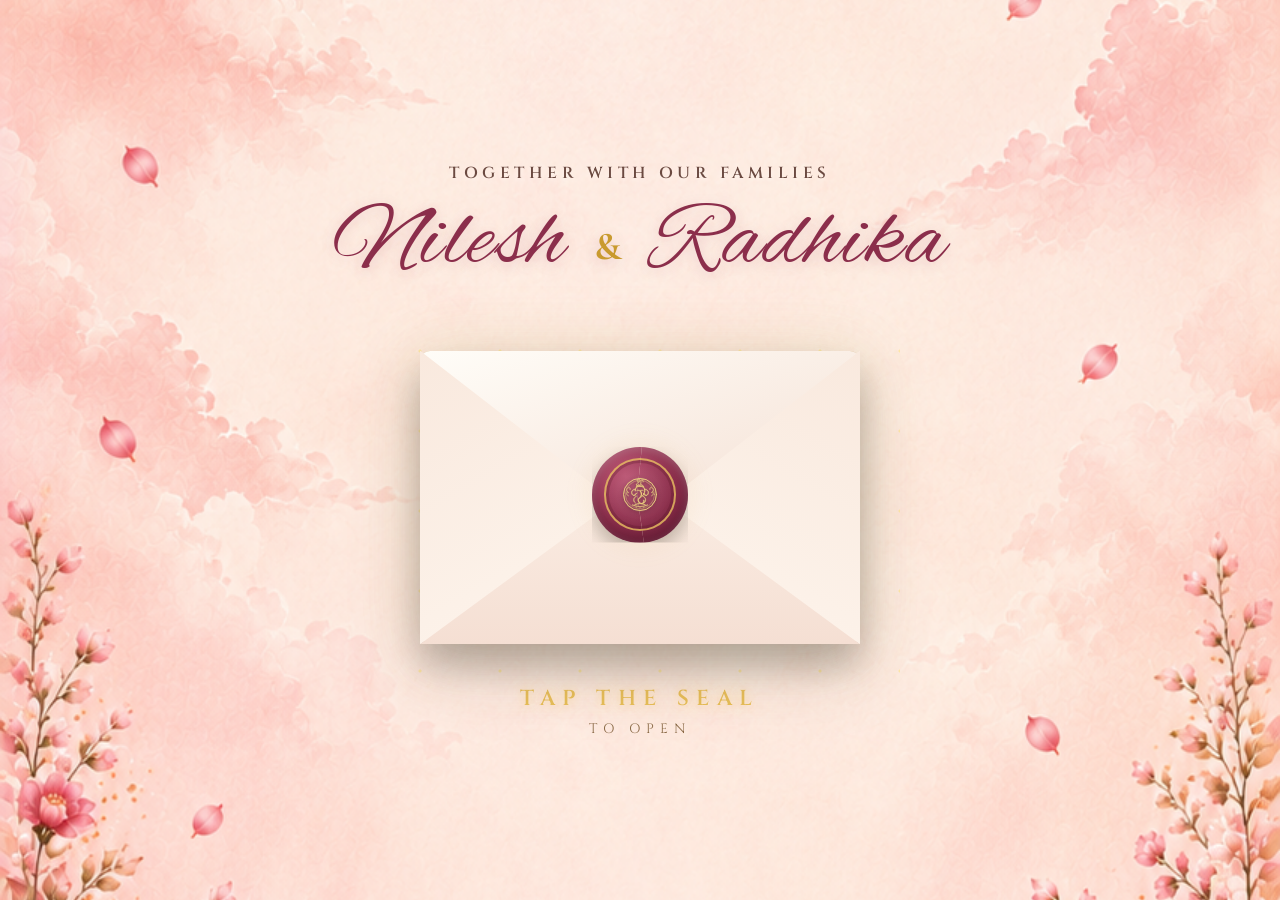
==== commit eb1fdf91: "Add files via upload" ====
--- a/index.html
+++ b/index.html
@@ -9,7 +9,7 @@
         content="width=device-width, initial-scale=1.0"
     >
 
-    <title>Nilesh &amp; Radhika | Engagement Invitation</title>
+    <title>Nilesh &amp; Radhika | ConverPage</title>
 
     <!-- Improve Google Fonts connection performance -->
     <link
@@ -23,20 +23,135 @@
         crossorigin
     >
 
-    <!-- Invitation fonts -->
     <link
-        href="https://fonts.googleapis.com/css2?family=Cormorant+Garamond:wght@500;600&family=Great+Vibes&family=Noto+Serif+Devanagari:wght@500;600;700&display=swap"
+        href="https://fonts.googleapis.com/css2?family=Alex+Brush&family=Cinzel:wght@500;600&family=Cormorant+Garamond:wght@500;600&family=Noto+Serif+Devanagari:wght@500;600&display=swap"
         rel="stylesheet"
     >
-
     <!-- Main stylesheet -->
     <link
         rel="stylesheet"
-        href="styles.css"
+        href="seal.css"
     >
 </head>
 
 <body>
+     <!-- ======================================================
+         OPENING SEAL SCREEN
+    ======================================================= -->
+    <section
+        class="seal-screen"
+        id="seal-screen"
+        aria-label="Open engagement invitation"
+    >
+        <!-- Background -->
+        <img
+            class="seal-screen-background"
+            src="assets/seal-background.png"
+            alt=""
+            aria-hidden="true"
+        >
+
+        <!-- Falling petals -->
+        <div
+            class="seal-petal-layer"
+            id="seal-petal-layer"
+            aria-hidden="true"
+        ></div>
+
+        <!-- Main opening content -->
+        <div class="seal-content">
+
+            <p class="seal-introduction">
+                TOGETHER WITH OUR FAMILIES
+            </p>
+        
+            <h1 class="seal-couple-names">
+                Nilesh
+                <span class="seal-name-divider">&amp;</span>
+                Radhika
+            </h1>
+        
+            <div class="seal-divider"></div>
+        
+            <div class="envelope-wrapper" id="envelope-wrapper">
+        
+                <div class="gold-sparkles"></div>
+        
+                <div class="envelope">
+        
+                    <div class="envelope-back"></div>
+        
+                    <div class="envelope-card">
+
+                        <p class="envelope-card-invocation">
+                            श्री गणेशाय नमः
+                        </p>
+                    
+                        <h2 class="envelope-card-names">
+                            Nilesh
+                            <span>&amp;</span>
+                            Radhika
+                        </h2>
+                    
+                        <div class="envelope-card-divider"></div>
+                    
+                        <p class="envelope-card-event">
+                            Engagement Ceremony
+                        </p>
+                    
+                        <p class="envelope-card-date">
+                            30 August 2026
+                        </p>
+                    
+                    </div>
+        
+                    <div class="envelope-flap"></div>
+        
+                    <div class="envelope-front-left"></div>
+        
+                    <div class="envelope-front-right"></div>
+        
+                    <div class="envelope-front-bottom"></div>
+        
+                    <button
+                        class="wax-seal"
+                        id="wax-seal"
+                        type="button">
+        
+                        <span class="wax-seal-piece wax-seal-piece--left"></span>
+        
+                        <span class="wax-seal-piece wax-seal-piece--right"></span>
+        
+                        <span class="wax-seal-inner">
+        
+                            <img
+                                src="assets/ganesha-seal-premium.svg"
+                                class="wax-seal-ganesha"
+                                alt=""
+                            >
+        
+                        </span>
+        
+                    </button>
+        
+                </div>
+        
+            </div>
+        
+            <div class="tap-wrapper">
+        
+                <span class="tap-text">
+                    TAP THE SEAL
+                </span>
+        
+                <span class="tap-subtext">
+                    TO OPEN
+                </span>
+        
+            </div>
+        
+        </div>
+    </section>
 
     <!-- ======================================================
         FALLING PETALS
@@ -47,547 +162,11 @@
     id="petal-layer"
     aria-hidden="true"
     ></div>
-    <!-- ======================================================
-         INVITATION PAGE
-         The background image controls the page dimensions.
-    ======================================================= -->
-    <main class="invitation-page">
-
-        <!-- Invitation background -->
-        <img
-            class="invitation-background"
-            src="assets/background.png"
-            alt="Floral engagement invitation background"
-        >
-
-        <!-- Animated Ganpati -->
-        <figure class="opening-ganpati">
-            <img
-                class="opening-ganpati-image"
-                src="assets/ganpati.png"
-                alt="Lord Ganpati"
-            >
-        </figure>
-
-        <!-- Traditional Marathi invocation -->
-        <p
-            class="opening-invocation"
-            lang="mr"
-        >
-            ॥ श्री गणेशाय नमः ॥
-        </p>
-
-        <!-- Invitation introduction -->
-        <header class="opening-header">
-
-            <p class="opening-invitation-text">
-                We cordially invite you to the
-            </p>
-
-            <h1 class="opening-title">
-                Engagement Ceremony of
-            </h1>            
-
-        </header>
-        <!-- Decorative heart ribbon -->
-        <figure class="opening-ribbon">
-            <img
-                class="opening-ribbon-image"
-                src="assets/ribbon.png"
-                alt=""
-                aria-hidden="true"
-            >
-        </figure>
-
-        <!-- Couple names and engagement rings -->
-        <div class="opening-couple">
-
-            <p class="opening-name opening-name--groom">
-                Nilesh
-            </p>
-
-            <figure class="opening-rings">
-                <img
-                    class="opening-rings-image"
-                    src="assets/rings.png"
-                    alt="Two golden engagement rings"
-                >
-            </figure>
-
-            <p class="opening-name opening-name--bride">
-                Radhika
-            </p>
-
-        </div>
-        <!-- ======================================================
-            COUPLE PORTRAIT
-            Transparent couple cutout positioned over the invitation.
-        ======================================================= -->
-        <figure class="couple-portrait">
-            <img
-                class="couple-portrait-image"
-                src="assets/couple.png"
-                alt="Nilesh and Radhika"
-            >
-        </figure>
-
-        <!-- ======================================================
-     SECTION 4 : EVENT INFORMATION
-====================================================== -->
-
-<section
-class="event-information"
-id="event-information"
->
-
-<!-- Decorative Top Divider -->
-<figure class="event-information-ribbon">
-
-    <img
-        class="event-information-ribbon-image"
-        src="assets/ribbon.png"
-        alt=""
-        aria-hidden="true"
-    >
-
-</figure>
-
-<!-- Information Panel -->
-
-<div class="event-information-panel">
-
-    <!-- Date -->
-
-    <article class="event-information-item">
-
-        <svg
-            class="event-information-icon"
-            viewBox="0 0 24 24"
-            aria-hidden="true"
-        >
-            <rect
-                x="3"
-                y="5"
-                width="18"
-                height="16"
-                rx="2"
-                fill="none"
-                stroke="currentColor"
-                stroke-width="1.7"
-            />
-
-            <line
-                x1="3"
-                y1="9"
-                x2="21"
-                y2="9"
-                stroke="currentColor"
-                stroke-width="1.7"
-            />
-
-            <line
-                x1="8"
-                y1="3"
-                x2="8"
-                y2="7"
-                stroke="currentColor"
-                stroke-width="1.7"
-            />
-
-            <line
-                x1="16"
-                y1="3"
-                x2="16"
-                y2="7"
-                stroke="currentColor"
-                stroke-width="1.7"
-            />
-        </svg>
-
-        <h3 class="event-information-heading">
-            Sunday
-        </h3>
-
-        <p class="event-information-description">
-            30 August 2026
-        </p>
-
-    </article>
-
-    <!-- Divider -->
-
-    <span
-        class="event-information-separator"
-        aria-hidden="true"
-    >
-        ✦
-    </span>
-
-    <!-- Time -->
-
-    <article class="event-information-item">
-
-        <svg
-            class="event-information-icon"
-            viewBox="0 0 24 24"
-            aria-hidden="true"
-        >
-            <circle
-                cx="12"
-                cy="12"
-                r="9"
-                fill="none"
-                stroke="currentColor"
-                stroke-width="1.7"
-            />
-
-            <path
-                d="M12 7v5l3 2"
-                fill="none"
-                stroke="currentColor"
-                stroke-width="1.7"
-                stroke-linecap="round"
-            />
-        </svg>
-
-        <h3 class="event-information-heading">
-            1:30 PM
-        </h3>
-
-        <p class="event-information-description">
-            Onwards
-        </p>
-
-    </article>
-
-    <!-- Divider -->
-
-    <span
-        class="event-information-separator"
-        aria-hidden="true"
-    >
-        ✦
-    </span>
-
-    <!-- Location -->
-
-    <article class="event-information-item">
-
-        <svg
-            class="event-information-icon"
-            viewBox="0 0 24 24"
-            aria-hidden="true"
-        >
-            <path
-                d="M12 21s7-6.2 7-12
-                   a7 7 0 1 0-14 0
-                   c0 5.8 7 12 7 12z"
-                fill="none"
-                stroke="currentColor"
-                stroke-width="1.7"
-            />
-
-            <circle
-                cx="12"
-                cy="9"
-                r="2.5"
-                fill="none"
-                stroke="currentColor"
-                stroke-width="1.7"
-            />
-        </svg>
-
-        <h3 class="event-information-heading">
-            Nagpur
-        </h3>
-
-        <p class="event-information-description">
-            Maharashtra
-        </p>
-
-    </article>
-
-</div>
-
-</section>
-<!-- ======================================================
-     SECTION 5 : VENUE
-====================================================== -->
-
-<section
-    class="venue-section"
-    id="venue"
->
-
-    <!-- Decorative Ribbon -->
-
-    <figure class="venue-ribbon">
-
-        <img
-            class="venue-ribbon-image"
-            src="assets/ribbon.png"
-            alt=""
-            aria-hidden="true"
-        >
-
-    </figure>
-
-    <!-- Heading -->
-
-    <header class="venue-header">
-
-        <h2 class="venue-title">
-            Venue
-        </h2>
-
-    </header>
-
-    <!-- Venue Panel -->
-
-    <div class="venue-panel">
-
-        <!-- Location Icon -->
-
-        <svg
-            class="venue-icon"
-            viewBox="0 0 24 24"
-            aria-hidden="true"
-        >
-            <path
-                d="M12 21s7-6.2 7-12
-                   a7 7 0 1 0-14 0
-                   c0 5.8 7 12 7 12z"
-                fill="none"
-                stroke="currentColor"
-                stroke-width="1.8"
-            />
-
-            <circle
-                cx="12"
-                cy="9"
-                r="2.5"
-                fill="none"
-                stroke="currentColor"
-                stroke-width="1.8"
-            />
-        </svg>
-
-        <h3 class="venue-name">
-            Royal Palace Lawn
-        </h3>
-
-        <p class="venue-address">
-            Near Futala Lake<br>
-            Civil Lines<br>
-            Nagpur, Maharashtra
-        </p>
-
-        <a
-            class="venue-map-button"
-            href="https://maps.google.com"
-            target="_blank"
-            rel="noopener noreferrer"
-        >
-        <span aria-hidden="true">⌖</span>
-        View on Google Maps
-        </a>
-
-    </div>
-
-</section>
-<!-- ======================================================
-     SECTION 6 : INVITATION MESSAGE
-====================================================== -->
-
-<section
-    class="invitation-message"
-    id="invitation-message"
->
-
-    <!-- Decorative Ribbon -->
-    <figure class="invitation-message-ribbon">
-
-        <img
-            class="invitation-message-ribbon-image"
-            src="assets/ribbon.png"
-            alt=""
-            aria-hidden="true"
-        >
-
-    </figure>
-
-    <!-- Message Panel -->
-    <div class="invitation-message-panel">
-
-        <h2 class="invitation-message-title">
-            You're Invited
-        </h2>
-
-        <p class="invitation-message-text">
-            With the blessings of our beloved families,
-            we joyfully invite you to celebrate
-            the beginning of our forever.
-        </p>
-
-        <p class="invitation-message-text">
-            Your gracious presence and heartfelt blessings
-            will make this joyous occasion
-            truly unforgettable.
-        </p>
-
-        <p class="invitation-message-signature">
-            We look forward to celebrating with you.
-        </p>
-
-    </div>
-
-</section>
-<!-- ======================================================
-     SECTION 7: COUNTDOWN
-     Live countdown to the engagement ceremony.
-======================================================= -->
-<section
-    class="countdown-section"
-    id="countdown"
-    aria-labelledby="countdown-title"
->
-
-    <!-- Countdown heading -->
-    <header class="countdown-header">
-        <p class="countdown-kicker">
-            Counting Down To
-        </p>
-
-        <h2
-            class="countdown-title"
-            id="countdown-title"
-        >
-            Our Engagement
-        </h2>
-    </header>
-
-    <!-- Live countdown values -->
-    <div
-        class="countdown-grid"
-        role="timer"
-        aria-live="polite"
-        aria-atomic="true"
-    >
-
-        <!-- Days -->
-        <div class="countdown-item">
-            <span
-                class="countdown-value"
-                id="countdown-days"
-            >
-                00
-            </span>
-
-            <span class="countdown-label">
-                Days
-            </span>
-        </div>
-
-        <!-- Hours -->
-        <div class="countdown-item">
-            <span
-                class="countdown-value"
-                id="countdown-hours"
-            >
-                00
-            </span>
-
-            <span class="countdown-label">
-                Hours
-            </span>
-        </div>
-
-        <!-- Minutes -->
-        <div class="countdown-item">
-            <span
-                class="countdown-value"
-                id="countdown-minutes"
-            >
-                00
-            </span>
-
-            <span class="countdown-label">
-                Minutes
-            </span>
-        </div>
-
-        <!-- Seconds -->
-        <div class="countdown-item">
-            <span
-                class="countdown-value"
-                id="countdown-seconds"
-            >
-                00
-            </span>
-
-            <span class="countdown-label">
-                Seconds
-            </span>
-        </div>
-
-    </div>
-
-    <!-- Message displayed after countdown completion -->
-    <p
-        class="countdown-complete-message"
-        id="countdown-complete-message"
-        hidden
-    >
-        The celebration has begun!
-    </p>
-
-</section>
-<!-- ======================================================
-     SECTION 8 : THANK YOU
-====================================================== -->
 
 
-</figure>
-<section
-    class="thank-you-section"
-    id="thank-you"
->   <figure class="thank-you-ribbon">
-    <img
-        class="thank-you-ribbon-image"
-        src="assets/ribbon.png"
-        alt=""
-        aria-hidden="true"
-    >
-    </figure>
-
-    
-
-    <div class="thank-you-panel">
-
-        <h2 class="thank-you-title">
-            Thank You
-        </h2>
-
-        <p class="thank-you-message">
-            We look forward to celebrating
-            this beautiful day with you.
-        </p>
-
-        <h3 class="thank-you-names">
-            Nilesh
-            <span class="thank-you-heart">❤</span>
-            Radhika
-        </h3>
-
-    </div>
-
-</section>
-
-    </main>
-
     <!-- Main JavaScript -->
-    <script src="script.js"></script>
+    <script src="seal.js"></script>
 
 </body>
 
-</html>
+</html>
--- a/seal.css
+++ b/seal.css
@@ -0,0 +1,1115 @@
+/* ======================================================
+   RESET
+====================================================== */
+
+*{
+    margin:0;
+    padding:0;
+    box-sizing:border-box;
+}
+
+html,
+body{
+    width:100%;
+    height:100%;
+}
+
+body{
+    overflow:hidden;
+    background:#f8e5df;
+}
+
+
+/* ======================================================
+   SEAL SCREEN
+====================================================== */
+
+.seal-screen{
+
+    position:fixed;
+
+    inset:0;
+
+    display:flex;
+
+    justify-content:center;
+
+    align-items:center;
+
+    overflow:hidden;
+
+    background:#f8e5df;
+}
+
+
+/* ======================================================
+   BACKGROUND
+====================================================== */
+
+.seal-screen-background{
+
+    position:absolute;
+
+    inset:0;
+
+    width:100%;
+
+    height:100%;
+
+    object-fit:cover;
+
+    object-position:center;
+
+    z-index:1;
+
+    user-select:none;
+
+    pointer-events:none;
+}
+
+
+/* ======================================================
+   CONTENT
+====================================================== */
+
+.seal-content{
+
+    position:relative;
+
+    z-index:5;
+
+    display:flex;
+
+    flex-direction:column;
+
+    align-items:center;
+
+    justify-content:center;
+}
+
+/* ======================================================
+   ENVELOPE WRAPPER
+====================================================== */
+
+.envelope-wrapper{
+
+    position:relative;
+
+    width:min(78vw,440px);
+
+    aspect-ratio:1.5/1;
+
+    margin-top:1.8rem;
+}
+
+.seal-introduction{
+
+    color:#6b4a41;
+
+    font-family:"Cinzel",serif;
+
+    font-size:1rem;
+
+    font-weight:600;
+
+    letter-spacing:.28em;
+
+    text-transform:uppercase;
+
+    text-shadow:
+        0 2px 5px rgba(255,255,255,.55);
+
+    margin-bottom:.8rem;
+}
+
+.seal-couple-names{
+
+    color:#8b2e4b;
+
+    font-family:"Alex Brush",cursive;
+
+    font-size:5.8rem;
+
+    font-weight:400;
+
+    line-height:1;
+
+    letter-spacing:.02em;
+
+    text-shadow:
+        0 3px 14px rgba(139,46,75,.18);
+
+    margin-bottom:2rem;
+}
+.seal-name-divider{
+
+    color:#c99a2e;
+
+    font-family:"Cormorant Garamond",serif;
+
+    font-size:.42em;
+
+    font-weight:700;
+
+    margin:0 .18em;
+
+    vertical-align:middle;
+}
+.wax-seal-monogram{
+
+    font-family:"Allura",cursive;
+
+    font-size:2.35rem;
+
+    color:#f1d48c;
+
+    text-shadow:
+        0 2px 3px rgba(60,20,28,.45);
+
+}
+
+/* ======================================================
+   ENVELOPE
+====================================================== */
+
+.envelope{
+
+    position:relative;
+
+    width:100%;
+    height:100%;
+    filter:
+
+        drop-shadow(
+            0 18px 32px rgba(0,0,0,.18)
+        )
+
+        drop-shadow(
+            0 0 30px rgba(255,220,120,.18)
+        );
+}
+
+
+/* ======================================================
+   BACK OF ENVELOPE
+====================================================== */
+
+.envelope-back{
+
+    position:absolute;
+    inset:0;
+
+    background:
+        linear-gradient(
+            145deg,
+            #fffdf9,
+            #f7e5d9
+        );
+
+    border:1px solid rgba(190,145,70,.55);
+
+    border-radius:10px;
+
+    box-shadow:
+        0 22px 35px rgba(0,0,0,.18);
+
+    z-index:1;
+}
+
+
+/* ======================================================
+   INVITATION CARD
+====================================================== */
+
+.envelope-card{
+
+    position:absolute;
+
+    left:8%;
+    top:8%;
+
+    width:84%;
+    height:82%;
+
+    display:flex;
+    flex-direction:column;
+    justify-content:center;
+    align-items:center;
+
+    background:
+        linear-gradient(
+            145deg,
+            #fffefb,
+            #fdf2eb
+        );
+
+    border:1px solid rgba(199,154,46,.45);
+
+    border-radius:8px;
+
+    z-index:2;
+}
+
+.envelope-card-monogram{
+
+    color:#8b2e4b;
+
+    font-family:"Great Vibes",cursive;
+
+    font-size:3.5rem;
+
+    line-height:1;
+}
+
+.envelope-card-monogram span{
+
+    color:#c99a2e;
+
+    font-size:.5em;
+}
+
+.seal-couple-names{
+
+    color:#8b2e4b;
+
+    font-family:"Alex Brush",cursive;
+
+    font-size:5.8rem;
+
+    font-weight:400;
+
+    line-height:1;
+
+    letter-spacing:.02em;
+
+    text-shadow:
+        0 3px 14px rgba(139,46,75,.18);
+
+    margin-bottom:2rem;
+}
+
+
+/* ======================================================
+   TOP FLAP
+====================================================== */
+
+.envelope-flap{
+
+    position:absolute;
+
+    top:0;
+    left:0;
+
+    width:100%;
+    height:58%;
+
+    background:
+        linear-gradient(
+            160deg,
+            #fffdf8,
+            #f4dfd3
+        );
+
+    clip-path:
+        polygon(
+            0 0,
+            100% 0,
+            50% 100%
+        );
+
+    border-radius:10px 10px 0 0;
+
+    z-index:6;
+}
+
+
+/* ======================================================
+   FRONT PANELS
+====================================================== */
+
+.envelope-front-left{
+
+    position:absolute;
+
+    inset:0;
+
+    background:
+        linear-gradient(
+            150deg,
+            #f9e9de,
+            #fff9f2
+        );
+
+    clip-path:
+        polygon(
+            0 0,
+            50% 50%,
+            0 100%
+        );
+
+    z-index:4;
+}
+
+.envelope-front-right{
+
+    position:absolute;
+
+    inset:0;
+
+    background:
+        linear-gradient(
+            210deg,
+            #f9e9de,
+            #fff9f2
+        );
+
+    clip-path:
+        polygon(
+            100% 0,
+            50% 50%,
+            100% 100%
+        );
+
+    z-index:4;
+}
+
+.envelope-front-bottom{
+
+    position:absolute;
+
+    inset:0;
+
+    background:
+        linear-gradient(
+            to top,
+            #f5dfd3,
+            #fff9f2
+        );
+
+    clip-path:
+        polygon(
+            0 100%,
+            50% 45%,
+            100% 100%
+        );
+
+    z-index:5;
+}
+
+/* ======================================================
+   WAX SEAL
+====================================================== */
+
+.wax-seal{
+
+    position:absolute;
+
+    left:50%;
+    top:49%;
+
+    width:96px;
+    height:96px;
+
+    border:none;
+    outline:none;
+
+    border-radius:50%;
+
+    background:none;
+
+    cursor:pointer;
+
+    transform:translate(-50%,-50%);
+
+    z-index:20;
+}
+.seal-tap-text{
+
+    color:#765147;
+
+    font-family:"Cinzel",serif;
+
+    font-size:.9rem;
+
+    font-weight:600;
+
+    letter-spacing:.18em;
+
+    text-transform:uppercase;
+
+    margin-top:1.8rem;
+
+    opacity:.9;
+}
+
+/* Left half */
+
+.wax-seal-piece--left{
+
+    position:absolute;
+    inset:0;
+
+    clip-path:polygon(
+        0 0,
+        52% 0,
+        47% 50%,
+        54% 100%,
+        0 100%
+    );
+
+    border-radius:50%;
+
+    background:
+        radial-gradient(
+            circle at 35% 30%,
+            #bb5674,
+            #8b2e4b 55%,
+            #5f1831
+        );
+
+    box-shadow:
+        inset 0 3px 8px rgba(255,255,255,.22),
+        inset 0 -8px 14px rgba(65,18,34,.35),
+        0 10px 18px rgba(0,0,0,.22);
+}
+
+
+/* Right half */
+
+.wax-seal-piece--right{
+
+    position:absolute;
+    inset:0;
+
+    clip-path:polygon(
+        52% 0,
+        100% 0,
+        100% 100%,
+        54% 100%,
+        47% 50%
+    );
+
+    border-radius:50%;
+
+    background:
+        radial-gradient(
+            circle at 35% 30%,
+            #bb5674,
+            #8b2e4b 55%,
+            #5f1831
+        );
+
+    box-shadow:
+        inset 0 3px 8px rgba(255,255,255,.22),
+        inset 0 -8px 14px rgba(65,18,34,.35),
+        0 10px 18px rgba(0,0,0,.22);
+}
+
+
+/* Gold Ring */
+
+.wax-seal-inner{
+
+    position:absolute;
+
+    inset:12%;
+
+    display:flex;
+
+    justify-content:center;
+
+    align-items:center;
+
+    border-radius:50%;
+
+    border:2px solid rgba(236,194,96,.75);
+
+    box-shadow:
+        inset 0 0 0 3px rgba(103,23,49,.28);
+
+    z-index:3;
+}
+
+
+.wax-seal-inner{
+
+    position:absolute;
+
+    inset:12%;
+
+    display:flex;
+
+    justify-content:center;
+
+    align-items:center;
+
+    border-radius:50%;
+
+    border:2px solid rgba(235,196,98,.78);
+
+    box-shadow:
+        inset 0 0 0 3px rgba(88,23,39,.28);
+
+    background:
+        radial-gradient(
+            circle,
+            rgba(255,255,255,.08),
+            transparent 75%
+        );
+
+    z-index:3;
+}
+
+.wax-seal-ganesha{
+
+    width:54%;
+
+    height:54%;
+
+    color:#efcf7c;
+
+    filter:
+        drop-shadow(
+            0 1px 2px
+            rgba(66,18,30,.45)
+        );
+}
+
+
+/* Glow */
+
+.wax-seal::before{
+
+    content:"";
+
+    position:absolute;
+
+    inset:-18px;
+
+    border-radius:50%;
+
+    background:
+        radial-gradient(
+            rgba(214,170,76,.22),
+            transparent 70%
+        );
+
+    z-index:-1;
+
+    filter:blur(8px);
+}
+/* ======================================================
+   SEAL ANIMATION
+====================================================== */
+
+.wax-seal{
+
+    animation:
+        sealFloat 4s ease-in-out infinite,
+        sealPulse 2.4s ease-in-out infinite;
+}
+
+
+@keyframes sealFloat{
+
+    0%,100%{
+
+        transform:
+            translate(-50%,-50%)
+            translateY(0px);
+    }
+
+    50%{
+
+        transform:
+            translate(-50%,-50%)
+            translateY(-5px);
+    }
+
+}
+
+
+@keyframes sealPulse{
+
+    0%,100%{
+
+        filter:drop-shadow(
+            0 0 0 rgba(214,170,76,0)
+        );
+
+    }
+
+    50%{
+
+        filter:drop-shadow(
+            0 0 14px rgba(214,170,76,.55)
+        );
+
+    }
+
+}
+
+/* ======================================================
+   OPEN STATE
+====================================================== */
+
+.envelope-wrapper.open .envelope-flap{
+
+    transform:
+        rotateX(180deg);
+
+    transform-origin:
+        top center;
+
+    transition:
+        transform
+        .9s
+        cubic-bezier(.22,1,.36,1);
+
+    z-index:0;
+}
+
+
+
+.envelope-wrapper.open .envelope-card{
+
+    transform:
+        translateY(-72%);
+
+    transition:
+        transform
+        1.2s
+        cubic-bezier(.22,1,.36,1);
+
+}
+
+
+
+
+.envelope-card{
+
+    transition:
+        transform
+        1s
+        cubic-bezier(.22,1,.36,1);
+}
+
+.envelope-card::after{
+
+    content:"";
+
+    position:absolute;
+
+    inset:0;
+
+    border-radius:8px;
+
+    background:
+
+        radial-gradient(
+
+            circle,
+
+            rgba(255,255,255,.28),
+
+            transparent 72%
+
+        );
+
+    opacity:0;
+
+    transition:
+
+        opacity .5s;
+
+}
+
+
+
+.envelope-wrapper.open
+.envelope-card::after{
+
+    opacity:1;
+
+}
+
+.envelope-wrapper.open{
+
+    animation:
+
+        envelopeDisappear
+
+        .8s
+
+        ease
+
+        1.6s
+
+        forwards;
+
+}
+
+
+
+@keyframes envelopeDisappear{
+
+    to{
+
+        opacity:0;
+
+        transform:
+
+            scale(.96);
+
+    }
+
+}
+
+.envelope-flap{
+
+    transition:
+        transform
+        .9s
+        cubic-bezier(.22,1,.36,1);
+}
+
+.envelope-wrapper.open
+.wax-seal-piece--left{
+
+    animation:
+        breakLeft
+        .7s forwards;
+}
+
+
+
+.envelope-wrapper.open
+.wax-seal-piece--right{
+
+    animation:
+        breakRight
+        .7s forwards;
+}
+
+
+
+.envelope-wrapper.open
+.wax-seal-inner{
+
+    opacity:0;
+
+    transition:
+        opacity
+        .15s;
+}
+
+
+
+@keyframes breakLeft{
+
+    to{
+
+        transform:
+            translate(-42px,18px)
+            rotate(-35deg);
+
+        opacity:0;
+    }
+
+}
+
+
+
+@keyframes breakRight{
+
+    to{
+
+        transform:
+            translate(42px,18px)
+            rotate(35deg);
+
+        opacity:0;
+    }
+
+}
+
+.gold-sparkles{
+
+    position:absolute;
+
+    inset:-40px;
+
+    pointer-events:none;
+
+    overflow:hidden;
+}
+
+.gold-sparkles::before,
+.gold-sparkles::after{
+
+    content:"";
+
+    position:absolute;
+
+    inset:0;
+
+    background-image:
+        radial-gradient(circle,#ffe7a0 1px,transparent 2px),
+        radial-gradient(circle,#ffd15d 1.6px,transparent 2.8px);
+
+    background-size:
+        80px 80px,
+        120px 120px;
+
+    animation:
+        sparkleFloat 7s linear infinite;
+
+    opacity:.85;
+}
+
+.gold-sparkles::after{
+
+    animation-delay:-3.5s;
+
+    transform:scale(.8);
+}
+
+@keyframes sparkleFloat{
+
+    from{
+
+        transform:
+            translateY(0);
+
+    }
+
+    to{
+
+        transform:
+            translateY(-60px);
+
+    }
+
+}
+.tap-wrapper{
+
+    margin-top:2.5rem;
+
+    display:flex;
+
+    flex-direction:column;
+
+    align-items:center;
+
+    gap:.4rem;
+}
+
+.tap-text{
+
+    color:#e8be59;
+
+    font-family:"Cinzel",serif;
+
+    font-size:1.35rem;
+
+    font-weight:600;
+
+    letter-spacing:.35em;
+
+    text-shadow:
+        0 0 8px rgba(255,216,108,.45),
+        0 0 20px rgba(255,216,108,.28);
+
+    animation:
+        glowPulse 2s ease-in-out infinite;
+}
+
+.tap-subtext{
+
+    color:#8b6b48;
+
+    font-family:"Cinzel",serif;
+
+    font-size:.85rem;
+
+    letter-spacing:.45em;
+
+    animation:
+        floatArrow 2s ease-in-out infinite;
+}
+
+@keyframes glowPulse{
+
+    0%,100%{
+
+        transform:scale(1);
+
+        opacity:.8;
+
+    }
+
+    50%{
+
+        transform:scale(1.05);
+
+        opacity:1;
+
+    }
+
+}
+
+@keyframes floatArrow{
+
+    0%,100%{
+
+        transform:translateY(0);
+
+    }
+
+    50%{
+
+        transform:translateY(5px);
+
+    }
+
+}
+
+.wax-seal::before{
+
+    animation:
+
+        sealGlow
+
+        2.8s
+
+        ease-in-out
+
+        infinite;
+
+}
+
+@keyframes sealGlow{
+
+    0%,100%{
+
+        opacity:.35;
+
+        transform:scale(1);
+
+    }
+
+    50%{
+
+        opacity:.9;
+
+        transform:scale(1.15);
+
+    }
+
+}
+.envelope-card {
+    position: absolute;
+
+    left: 8%;
+    top: 8%;
+
+    width: 84%;
+    height: 82%;
+
+    display: flex;
+    flex-direction: column;
+    justify-content: center;
+    align-items: center;
+
+    padding: 1.4rem;
+
+    text-align: center;
+
+    background:
+        linear-gradient(
+            145deg,
+            #fffdf9,
+            #faeee7
+        );
+
+    border: 1px solid rgba(199, 154, 46, 0.45);
+    border-radius: 8px;
+
+    box-shadow:
+        inset 0 0 0 3px rgba(255, 255, 255, 0.35);
+
+    z-index: 2;
+}
+
+.envelope-card-invocation {
+    margin: 0 0 0.55rem;
+
+    color: #8b2e4b;
+
+    font-family: "Noto Serif Devanagari", serif;
+    font-size: 0.95rem;
+    font-weight: 600;
+}
+
+.envelope-card-names {
+    margin: 0;
+
+    color: #8b2e4b;
+
+    font-family: "Alex Brush", cursive;
+    font-size: 2.3rem;
+    font-weight: 400;
+    line-height: 1;
+}
+
+.envelope-card-names span {
+    display: inline-block;
+
+    margin: 0 0.18em;
+
+    color: #c59635;
+
+    font-family: "Cormorant Garamond", serif;
+    font-size: 0.55em;
+    font-weight: 700;
+
+    transform: translateY(-0.2em);
+}
+
+.envelope-card-divider {
+    width: 58%;
+    height: 1px;
+
+    margin: 0.8rem auto;
+
+    background:
+        linear-gradient(
+            to right,
+            transparent,
+            #cfa64a,
+            transparent
+        );
+}
+
+.envelope-card-event {
+    margin: 0;
+
+    color: #65473f;
+
+    font-family: "Cormorant Garamond", serif;
+    font-size: 1rem;
+    font-weight: 600;
+    letter-spacing: 0.06em;
+}
+
+.envelope-card-date {
+    margin: 0.45rem 0 0;
+
+    color: #9a6d28;
+
+    font-family: "Cinzel", serif;
+    font-size: 0.72rem;
+    font-weight: 600;
+    letter-spacing: 0.12em;
+    text-transform: uppercase;
+}
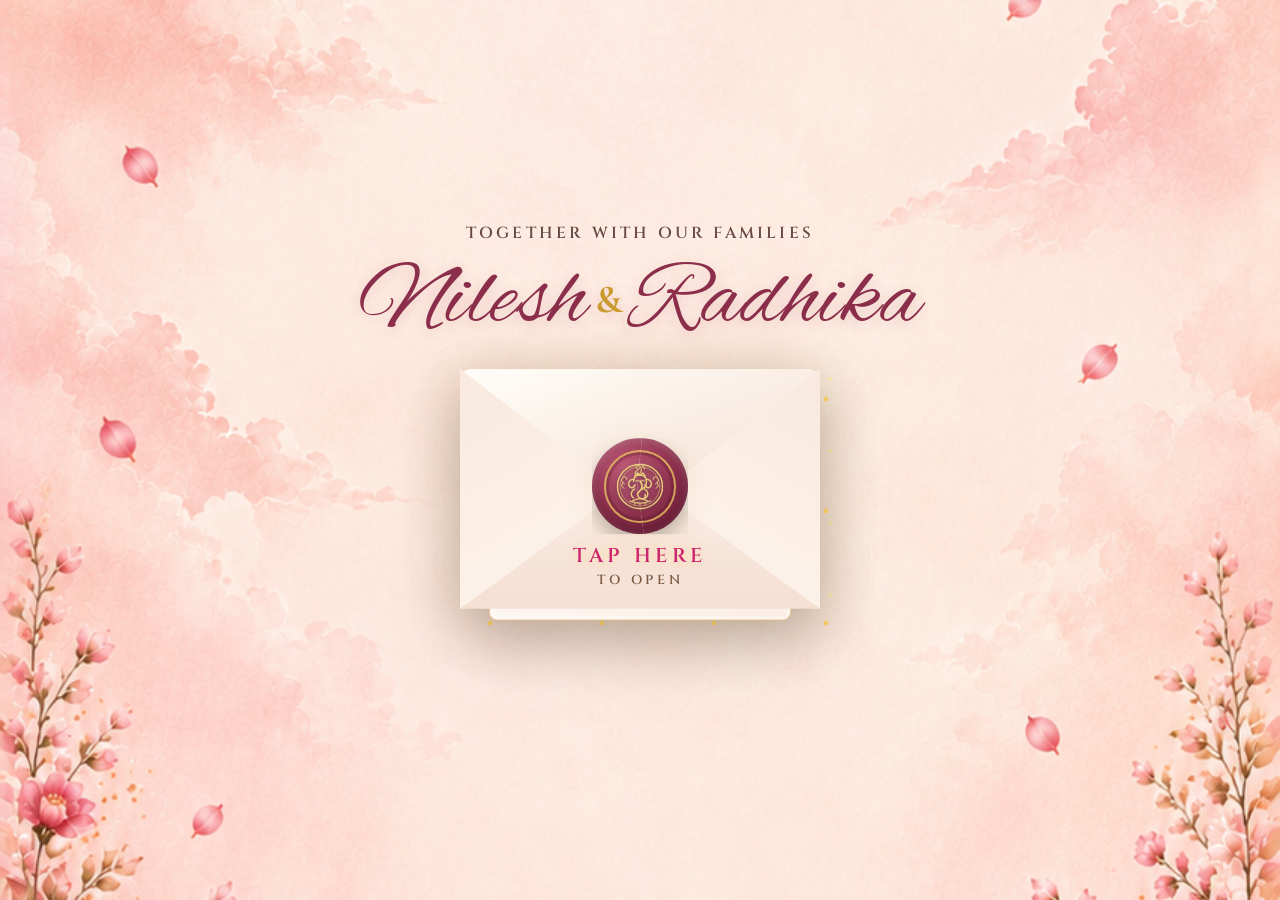
==== commit 6971de47: "Add files via upload" ====
--- a/index.html
+++ b/index.html
@@ -24,17 +24,15 @@
     >
 
     <link
-        href="https://fonts.googleapis.com/css2?family=Alex+Brush&family=Cinzel:wght@500;600&family=Cormorant+Garamond:wght@500;600&family=Noto+Serif+Devanagari:wght@500;600&display=swap"
+        href="https://fonts.googleapis.com/css2?family=Alex+Brush&family=Cinzel:wght@500;600&family=Cormorant+Garamond:wght@500;600;700&family=Great+Vibes&family=Noto+Serif+Devanagari:wght@500;600;700&display=swap"
         rel="stylesheet"
     >
     <!-- Main stylesheet -->
-    <link
-        rel="stylesheet"
-        href="seal.css"
-    >
+    <link rel="stylesheet" href="styles.css">
+<link rel="stylesheet" href="seal.css">
 </head>
 
-<body>
+<body class="invitation-locked">
      <!-- ======================================================
          OPENING SEAL SCREEN
     ======================================================= -->
@@ -141,7 +139,7 @@
             <div class="tap-wrapper">
         
                 <span class="tap-text">
-                    TAP THE SEAL
+                    TAP HERE
                 </span>
         
                 <span class="tap-subtext">
@@ -152,6 +150,546 @@
         
         </div>
     </section>
+
+     <!-- ======================================================
+         INVITATION PAGE
+         The background image controls the page dimensions.
+    ======================================================= -->
+    <main
+    class="invitation-page invitation-page--hidden"
+    id="invitation-page"
+>
+
+        <!-- Invitation background -->
+        <img
+            class="invitation-background"
+            src="assets/background.png"
+            alt="Floral engagement invitation background"
+        >
+
+        <!-- Animated Ganpati -->
+        <figure class="opening-ganpati">
+            <img
+                class="opening-ganpati-image"
+                src="assets/ganpati.png"
+                alt="Lord Ganpati"
+            >
+        </figure>
+
+        <!-- Traditional Marathi invocation -->
+        <p
+            class="opening-invocation"
+            lang="mr"
+        >
+            ॥ श्री गणेशाय नमः ॥
+        </p>
+
+        <!-- Invitation introduction -->
+        <header class="opening-header">
+
+            <p class="opening-invitation-text">
+                We cordially invite you to the
+            </p>
+
+            <h1 class="opening-title">
+                Engagement Ceremony of
+            </h1>            
+
+        </header>
+        <!-- Decorative heart ribbon -->
+        <figure class="opening-ribbon">
+            <img
+                class="opening-ribbon-image"
+                src="assets/ribbon.png"
+                alt=""
+                aria-hidden="true"
+            >
+        </figure>
+
+        <!-- Couple names and engagement rings -->
+        <div class="opening-couple">
+
+            <p class="opening-name opening-name--groom">
+                Nilesh
+            </p>
+
+            <figure class="opening-rings">
+                <img
+                    class="opening-rings-image"
+                    src="assets/rings.png"
+                    alt="Two golden engagement rings"
+                >
+            </figure>
+
+            <p class="opening-name opening-name--bride">
+                Radhika
+            </p>
+
+        </div>
+        <!-- ======================================================
+            COUPLE PORTRAIT
+            Transparent couple cutout positioned over the invitation.
+        ======================================================= -->
+        <figure class="couple-portrait">
+            <img
+                class="couple-portrait-image"
+                src="assets/couple.png"
+                alt="Nilesh and Radhika"
+            >
+        </figure>
+
+        <!-- ======================================================
+     SECTION 4 : EVENT INFORMATION
+====================================================== -->
+
+<section
+class="event-information"
+id="event-information"
+>
+
+<!-- Decorative Top Divider -->
+<figure class="event-information-ribbon">
+
+    <img
+        class="event-information-ribbon-image"
+        src="assets/ribbon.png"
+        alt=""
+        aria-hidden="true"
+    >
+
+</figure>
+
+<!-- Information Panel -->
+
+<div class="event-information-panel">
+
+    <!-- Date -->
+
+    <article class="event-information-item">
+
+        <svg
+            class="event-information-icon"
+            viewBox="0 0 24 24"
+            aria-hidden="true"
+        >
+            <rect
+                x="3"
+                y="5"
+                width="18"
+                height="16"
+                rx="2"
+                fill="none"
+                stroke="currentColor"
+                stroke-width="1.7"
+            />
+
+            <line
+                x1="3"
+                y1="9"
+                x2="21"
+                y2="9"
+                stroke="currentColor"
+                stroke-width="1.7"
+            />
+
+            <line
+                x1="8"
+                y1="3"
+                x2="8"
+                y2="7"
+                stroke="currentColor"
+                stroke-width="1.7"
+            />
+
+            <line
+                x1="16"
+                y1="3"
+                x2="16"
+                y2="7"
+                stroke="currentColor"
+                stroke-width="1.7"
+            />
+        </svg>
+
+        <h3 class="event-information-heading">
+            Sunday
+        </h3>
+
+        <p class="event-information-description">
+            30 August 2026
+        </p>
+
+    </article>
+
+    <!-- Divider -->
+
+    <span
+        class="event-information-separator"
+        aria-hidden="true"
+    >
+        ✦
+    </span>
+
+    <!-- Time -->
+
+    <article class="event-information-item">
+
+        <svg
+            class="event-information-icon"
+            viewBox="0 0 24 24"
+            aria-hidden="true"
+        >
+            <circle
+                cx="12"
+                cy="12"
+                r="9"
+                fill="none"
+                stroke="currentColor"
+                stroke-width="1.7"
+            />
+
+            <path
+                d="M12 7v5l3 2"
+                fill="none"
+                stroke="currentColor"
+                stroke-width="1.7"
+                stroke-linecap="round"
+            />
+        </svg>
+
+        <h3 class="event-information-heading">
+            1:30 PM
+        </h3>
+
+        <p class="event-information-description">
+            Onwards
+        </p>
+
+    </article>
+
+    <!-- Divider -->
+
+    <span
+        class="event-information-separator"
+        aria-hidden="true"
+    >
+        ✦
+    </span>
+
+    <!-- Location -->
+
+    <article class="event-information-item">
+
+        <svg
+            class="event-information-icon"
+            viewBox="0 0 24 24"
+            aria-hidden="true"
+        >
+            <path
+                d="M12 21s7-6.2 7-12
+                   a7 7 0 1 0-14 0
+                   c0 5.8 7 12 7 12z"
+                fill="none"
+                stroke="currentColor"
+                stroke-width="1.7"
+            />
+
+            <circle
+                cx="12"
+                cy="9"
+                r="2.5"
+                fill="none"
+                stroke="currentColor"
+                stroke-width="1.7"
+            />
+        </svg>
+
+        <h3 class="event-information-heading">
+            Nagpur
+        </h3>
+
+        <p class="event-information-description">
+            Maharashtra
+        </p>
+
+    </article>
+
+</div>
+
+</section>
+<!-- ======================================================
+     SECTION 5 : VENUE
+====================================================== -->
+
+<section
+    class="venue-section"
+    id="venue"
+>
+
+    <!-- Decorative Ribbon -->
+
+    <figure class="venue-ribbon">
+
+        <img
+            class="venue-ribbon-image"
+            src="assets/ribbon.png"
+            alt=""
+            aria-hidden="true"
+        >
+
+    </figure>
+
+    <!-- Heading -->
+
+    <header class="venue-header">
+
+        <h2 class="venue-title">
+            Venue
+        </h2>
+
+    </header>
+
+    <!-- Venue Panel -->
+
+    <div class="venue-panel">
+
+        <!-- Location Icon -->
+
+        <svg
+            class="venue-icon"
+            viewBox="0 0 24 24"
+            aria-hidden="true"
+        >
+            <path
+                d="M12 21s7-6.2 7-12
+                   a7 7 0 1 0-14 0
+                   c0 5.8 7 12 7 12z"
+                fill="none"
+                stroke="currentColor"
+                stroke-width="1.8"
+            />
+
+            <circle
+                cx="12"
+                cy="9"
+                r="2.5"
+                fill="none"
+                stroke="currentColor"
+                stroke-width="1.8"
+            />
+        </svg>
+
+        <h3 class="venue-name">
+            Omkar Celebration Hall & Lawn
+        </h3>
+
+        <p class="venue-address">
+            3/4, Mankapur Ring Rd,<br>
+            Dighori,<br>
+            Nagpur, Maharashtra
+        </p>
+
+        <a
+            class="venue-map-button"
+            href="https://maps.app.goo.gl/jppVuTEGbmz44RkDA"
+            target="_blank"
+            rel="noopener noreferrer"
+        >
+        <span aria-hidden="true">⌖</span>
+        View on Google Maps
+        </a>
+
+    </div>
+
+</section>
+<!-- ======================================================
+     SECTION 6 : INVITATION MESSAGE
+====================================================== -->
+
+<section
+    class="invitation-message"
+    id="invitation-message"
+>
+
+    <!-- Decorative Ribbon -->
+    <figure class="invitation-message-ribbon">
+
+        <img
+            class="invitation-message-ribbon-image"
+            src="assets/ribbon.png"
+            alt=""
+            aria-hidden="true"
+        >
+
+    </figure>
+
+    <!-- Message Panel -->
+    <div class="invitation-message-panel">
+
+        <h2 class="invitation-message-title">
+            You're Invited
+        </h2>
+
+        <p class="invitation-message-text">
+            With the blessings of our beloved families,
+            we joyfully invite you to celebrate
+            the beginning of our forever.
+        </p>
+
+        <p class="invitation-message-text">
+            Your gracious presence and heartfelt blessings
+            will make this joyous occasion
+            truly unforgettable.
+        </p>
+
+        <p class="invitation-message-signature">
+            We look forward to celebrating with you.
+        </p>
+
+    </div>
+
+</section>
+<!-- ======================================================
+     SECTION 7: COUNTDOWN
+     Live countdown to the engagement ceremony.
+======================================================= -->
+<section
+    class="countdown-section"
+    id="countdown"
+    aria-labelledby="countdown-title"
+>
+
+    <!-- Countdown heading -->
+    <header class="countdown-header">
+        <p class="countdown-kicker">
+            Counting Down To
+        </p>
+
+        <h2
+            class="countdown-title"
+            id="countdown-title"
+        >
+            Our Engagement
+        </h2>
+    </header>
+
+    <!-- Live countdown values -->
+    <div
+        class="countdown-grid"
+        role="timer"
+        aria-live="polite"
+        aria-atomic="true"
+    >
+
+        <!-- Days -->
+        <div class="countdown-item">
+            <span
+                class="countdown-value"
+                id="countdown-days"
+            >
+                00
+            </span>
+
+            <span class="countdown-label">
+                Days
+            </span>
+        </div>
+
+        <!-- Hours -->
+        <div class="countdown-item">
+            <span
+                class="countdown-value"
+                id="countdown-hours"
+            >
+                00
+            </span>
+
+            <span class="countdown-label">
+                Hours
+            </span>
+        </div>
+
+        <!-- Minutes -->
+        <div class="countdown-item">
+            <span
+                class="countdown-value"
+                id="countdown-minutes"
+            >
+                00
+            </span>
+
+            <span class="countdown-label">
+                Minutes
+            </span>
+        </div>
+
+        <!-- Seconds -->
+        <div class="countdown-item">
+            <span
+                class="countdown-value"
+                id="countdown-seconds"
+            >
+                00
+            </span>
+
+            <span class="countdown-label">
+                Seconds
+            </span>
+        </div>
+
+    </div>
+
+    <!-- Message displayed after countdown completion -->
+    <p
+        class="countdown-complete-message"
+        id="countdown-complete-message"
+        hidden
+    >
+        The celebration has begun!
+    </p>
+
+</section>
+<!-- ======================================================
+     SECTION 8 : THANK YOU
+====================================================== -->
+
+
+<section
+    class="thank-you-section"
+    id="thank-you"
+>   <figure class="thank-you-ribbon">
+    <img
+        class="thank-you-ribbon-image"
+        src="assets/ribbon.png"
+        alt=""
+        aria-hidden="true"
+    >
+    </figure>
+
+    
+
+    <div class="thank-you-panel">
+
+        <h2 class="thank-you-title">
+            Thank You
+        </h2>
+
+        <p class="thank-you-message">
+            We look forward to celebrating
+            this beautiful day with you.
+        </p>
+
+        <h3 class="thank-you-names">
+            Nilesh
+            <span class="thank-you-heart">❤</span>
+            Radhika
+        </h3>
+
+    </div>
+
+</section>
+
+    </main>
 
     <!-- ======================================================
         FALLING PETALS
@@ -162,10 +700,17 @@
     id="petal-layer"
     aria-hidden="true"
     ></div>
-
-
-    <!-- Main JavaScript -->
-    <script src="seal.js"></script>
+<!-- One audio element for both sections -->
+<audio
+id="invitation-music"
+src="assets/song.mp3"
+preload="auto"
+    autoplay
+    loop
+></audio>
+
+<script src="seal.js"></script>
+<script src="script.js"></script>
 
 </body>
 
--- a/styles.css
+++ b/styles.css
@@ -0,0 +1,1695 @@
+/* ======================================================
+   DESIGN TOKENS
+====================================================== */
+
+:root {
+    --panel-background: linear-gradient(
+        145deg,
+        rgba(255, 249, 244, 0.82),
+        rgba(255, 238, 235, 0.76)
+    );
+    --panel-border: rgba(196, 146, 42, 0.55);
+    --panel-shadow: rgba(0, 0, 0, 0.08);
+
+    --wine-red: #8b2e4b;
+    --deep-wine: #74223d;
+    --dark-brown: #55362f;
+    --royal-gold: #bd8424;
+    --page-pink: #f8d9d4;
+}
+
+/* ======================================================
+   GLOBAL RESET
+====================================================== */
+
+*,
+*::before,
+*::after {
+    box-sizing: border-box;
+}
+
+html {
+    scroll-behavior: smooth;
+    overflow-x: clip;
+}
+
+body {
+    margin: 0;
+    overflow-x: clip;
+    background-color: var(--page-pink);
+    text-rendering: optimizeLegibility;
+    -webkit-font-smoothing: antialiased;
+    -moz-osx-font-smoothing: grayscale;
+}
+
+figure,
+h1,
+h2,
+h3,
+p {
+    margin-block-start: 0;
+}
+
+/* ======================================================
+   INVITATION CANVAS
+   Every overlay is measured against this 862 × 2600 canvas.
+====================================================== */
+
+.invitation-page {
+    position: relative;
+
+    width: min(100%, 862px);
+    aspect-ratio: 862 / 2600;
+    margin: 0 auto;
+
+    container-type: inline-size;
+    overflow: hidden;
+}
+
+.invitation-page::before {
+    content: "";
+    position: absolute;
+    inset: 0;
+    z-index: 1;
+    pointer-events: none;
+
+    background: radial-gradient(
+        ellipse at center,
+        rgba(255, 255, 255, 0) 45%,
+        rgba(255, 215, 220, 0.12) 100%
+    );
+}
+
+.invitation-background {
+    position: absolute;
+    inset: 0;
+    z-index: 0;
+
+    display: block;
+    width: 100%;
+    height: 100%;
+
+    object-fit: fill;
+
+    user-select: none;
+    pointer-events: none;
+}
+
+/* ======================================================
+   SHARED PANEL SURFACE
+====================================================== */
+
+.event-information-panel,
+.venue-panel,
+.invitation-message-panel,
+.countdown-item,
+.thank-you-panel {
+    background: var(--panel-background);
+    border: 0.22cqw solid var(--panel-border);
+    box-shadow:
+        inset 0 0 0 0.12cqw rgba(255, 255, 255, 0.55),
+        0 14px 32px var(--panel-shadow);
+    backdrop-filter: blur(7px);
+    -webkit-backdrop-filter: blur(7px);
+}
+
+/* ======================================================
+   ANIMATION TIMELINE
+   0.00s Ganpati begins floating
+   0.35s Marathi invocation
+   0.90s Invitation text
+   1.35s Ceremony title
+   1.85s Opening ribbon
+   2.25s Couple names
+   2.45s Rings
+   2.80s Couple portrait
+   3.90s Event information
+   4.70s Venue
+   5.50s Invitation message
+   6.30s Countdown section
+   6.45s–6.90s Countdown cards
+   7.80s Thank-you section
+====================================================== */
+
+
+
+/* ======================================================
+   SECTION 1: OPENING
+   Compact proportions for the fixed 862 × 2600 canvas.
+====================================================== */
+
+.opening-ganpati {
+    position: absolute;
+    top: 1.1%;
+    left: 50%;
+    z-index: 10;
+
+    width: 28cqw;
+    margin: 0;
+
+    transform: translateX(-50%);
+}
+
+.opening-ganpati-image {
+    display: block;
+
+    width: 100%;
+    height: auto;
+
+    transform-origin: center bottom;
+
+    filter:
+        drop-shadow(
+            0 1.5cqw 2.8cqw
+            rgba(120, 70, 25, 0.18)
+        );
+
+    animation:
+        ganpati-float
+        4s
+        ease-in-out
+        infinite;
+}
+
+
+/* ======================================================
+   MARATHI INVOCATION
+====================================================== */
+
+.opening-invocation {
+    position: absolute;
+    top: 11.8%;
+    left: 50%;
+    z-index: 10;
+
+    width: max-content;
+    max-width: 85%;
+    margin: 0;
+
+    color: var(--wine-red);
+
+    font-family:
+        "Noto Serif Devanagari",
+        serif;
+
+    font-size: 2.7cqw;
+    font-weight: 600;
+    line-height: 1.3;
+    text-align: center;
+
+    text-shadow:
+        0 0.15cqw 0.45cqw
+        rgba(255, 255, 255, 0.5);
+
+    opacity: 0;
+
+    transform:
+        translate(-50%, 1.5cqw);
+
+    animation:
+        invocation-reveal
+        0.7s
+        cubic-bezier(0.22, 1, 0.36, 1)
+        0.35s
+        both,
+
+        invocation-glow
+        3.5s
+        ease-in-out
+        1.2s
+        infinite;
+}
+
+
+/* ======================================================
+   INVITATION HEADING
+====================================================== */
+
+.opening-header {
+    position: absolute;
+    top: 14.4%;
+    left: 50%;
+    z-index: 10;
+
+    width: 82%;
+    margin: 0;
+
+    text-align: center;
+
+    transform: translateX(-50%);
+}
+
+.opening-invitation-text {
+    margin: 0 0 0.7em;
+
+    color: #5b4036;
+
+    font-family:
+        "Cormorant Garamond",
+        serif;
+
+    font-size: 2.3cqw;
+    font-weight: 600;
+    line-height: 1.25;
+
+    text-shadow:
+        0 0.12cqw 0.4cqw
+        rgba(255, 255, 255, 0.5);
+
+    animation:
+        opening-text-reveal
+        0.65s
+        cubic-bezier(0.22, 1, 0.36, 1)
+        0.9s
+        both;
+}
+
+.opening-title {
+    margin: 0.2em 0 0;
+
+    color: #a93455;
+
+    font-family:
+        "Great Vibes",
+        cursive;
+
+    font-size: 6.2cqw;
+    font-weight: 400;
+    line-height: 1.08;
+
+    text-shadow:
+        0 0.25cqw 0.8cqw
+        rgba(139, 46, 75, 0.15);
+
+    animation:
+        opening-title-reveal
+        0.75s
+        cubic-bezier(0.22, 1, 0.36, 1)
+        1.35s
+        both;
+}
+
+
+/* ======================================================
+   OPENING RIBBON
+====================================================== */
+
+.opening-ribbon {
+    position: absolute;
+    top: 19%;
+    left: 50%;
+    z-index: 10;
+
+    display: block;
+
+    width: 40cqw;
+    margin: 0;
+
+    opacity: 0;
+
+    transform:
+        translateX(-50%)
+        scaleX(0.75);
+
+    animation:
+        ribbon-reveal
+        0.6s
+        cubic-bezier(0.22, 1, 0.36, 1)
+        1.85s
+        both;
+}
+
+.opening-ribbon-image {
+    display: block;
+
+    width: 100%;
+    height: auto;
+
+    object-fit: contain;
+
+    filter:
+        drop-shadow(
+            0 0.25cqw 0.6cqw
+            rgba(199, 150, 45, 0.35)
+        );
+}
+
+
+/* ======================================================
+   COUPLE NAMES AND RINGS
+====================================================== */
+
+.opening-couple {
+    position: absolute;
+    top: 21%;
+    left: 50%;
+    z-index: 10;
+
+    display: grid;
+    grid-template-columns:
+        minmax(0, 1fr)
+        auto
+        minmax(0, 1fr);
+
+    align-items: center;
+
+    column-gap: 2cqw;
+
+    width: 78%;
+
+    transform: translateX(-50%);
+}
+
+.opening-name {
+    margin: 0;
+
+    color: #a93455;
+
+    font-family:
+        "Great Vibes",
+        cursive;
+
+    font-size: 7.4cqw;
+    font-weight: 400;
+    line-height: 1;
+    letter-spacing: 0.01em;
+
+    text-shadow:
+        0 0.25cqw 0.8cqw
+        rgba(139, 46, 75, 0.15);
+
+    filter:
+        drop-shadow(
+            0 0.45cqw 1cqw
+            rgba(139, 46, 75, 0.12)
+        );
+
+    opacity: 0;
+}
+
+.opening-name--groom {
+    text-align: right;
+
+    transform:
+        translateX(-3cqw);
+
+    animation:
+        groom-name-reveal
+        0.75s
+        cubic-bezier(0.22, 1, 0.36, 1)
+        2.25s
+        both;
+}
+
+.opening-name--bride {
+    text-align: left;
+
+    transform:
+        translateX(3cqw);
+
+    animation:
+        bride-name-reveal
+        0.75s
+        cubic-bezier(0.22, 1, 0.36, 1)
+        2.25s
+        both;
+}
+
+.opening-rings {
+    width: 9cqw;
+    margin: 0;
+
+    opacity: 0;
+
+    animation:
+        rings-reveal
+        0.65s
+        cubic-bezier(0.22, 1, 0.36, 1)
+        2.45s
+        both;
+}
+
+.opening-rings-image {
+    display: block;
+
+    width: 100%;
+    height: auto;
+
+    transform-origin: center;
+
+    filter:
+        drop-shadow(
+            0 0.8cqw 1.2cqw
+            rgba(160, 110, 20, 0.25)
+        );
+
+    animation:
+        rings-float
+        4s
+        ease-in-out
+        3.1s
+        infinite;
+}
+
+
+/* ======================================================
+   SECTION 2: COUPLE PORTRAIT
+====================================================== */
+
+.couple-portrait {
+    position: absolute;
+    top: 26%;
+    left: 50%;
+    z-index: 10;
+
+    width: 58cqw;
+    margin: 0;
+
+    opacity: 0;
+
+    transform:
+        translate(-50%, 2.8cqw)
+        scale(0.96);
+
+    animation:
+        couple-portrait-reveal
+        0.9s
+        cubic-bezier(0.22, 1, 0.36, 1)
+        2.8s
+        both;
+}
+
+.couple-portrait-image {
+    display: block;
+
+    width: 100%;
+    height: auto;
+
+    transform-origin: center bottom;
+
+    filter:
+        drop-shadow(
+            0 0 1.2cqw
+            rgba(255, 224, 156, 0.45)
+        )
+        drop-shadow(
+            0 0 2.8cqw
+            rgba(201, 154, 46, 0.28)
+        )
+        drop-shadow(
+            0 1.6cqw 1.8cqw
+            rgba(91, 64, 54, 0.16)
+        )
+        drop-shadow(
+            0 2cqw 4cqw
+            rgba(0, 0, 0, 0.18)
+        );
+
+    animation:
+        couple-portrait-float
+        5s
+        ease-in-out
+        3.8s
+        infinite,
+
+        couple-portrait-glow
+        4s
+        ease-in-out
+        3.8s
+        infinite;
+}
+
+/* ======================================================
+   SECTION 3: EVENT INFORMATION
+   Compact sizing for the fixed invitation canvas.
+====================================================== */
+
+.event-information {
+    position: absolute;
+    top: 43.6%;
+    left: 50%;
+    z-index: 10;
+
+    width: 78%;
+
+    opacity: 0;
+
+    transform:
+        translate(-50%, 2.2cqw);
+
+    animation:
+        event-information-reveal
+        0.75s
+        cubic-bezier(0.22, 1, 0.36, 1)
+        3.9s
+        both;
+}
+
+
+/* Decorative ribbon */
+
+.event-information-ribbon {
+    width: 34cqw;
+    margin: 0 ;
+     padding-bottom: 3cqw;
+}
+
+.event-information-ribbon-image {
+    display: block;
+
+    width: 100%;
+    height: auto;
+
+    object-fit: contain;
+
+    filter:
+        drop-shadow(
+            0 0.25cqw 0.6cqw
+            rgba(199, 150, 45, 0.35)
+        );
+}
+
+
+/* Information panel */
+
+.event-information-panel {
+    position: relative;
+
+    display: grid;
+
+    grid-template-columns:
+        minmax(0, 1fr)
+        auto
+        minmax(0, 1fr)
+        auto
+        minmax(0, 1fr);
+
+    align-items: center;
+
+    min-height: 13cqw;
+
+    padding:
+        1.8cqw
+        2.4cqw;
+
+    border-radius: 2.2cqw;
+
+    overflow: hidden;
+}
+
+.event-information-panel::before {
+    content: "";
+
+    position: absolute;
+    inset: 0.65cqw;
+
+    border:
+        0.1cqw solid
+        rgba(189, 132, 36, 0.34);
+
+    border-radius: 1.55cqw;
+
+    pointer-events: none;
+}
+
+
+/* Individual information columns */
+
+.event-information-item {
+    position: relative;
+
+    display: grid;
+    justify-items: center;
+
+    min-width: 0;
+
+    text-align: center;
+
+    opacity: 0;
+
+    animation:
+        event-item-reveal
+        0.5s
+        cubic-bezier(0.22, 1, 0.36, 1)
+        4.15s
+        both;
+}
+
+.event-information-item:nth-of-type(2) {
+    animation-delay: 4.3s;
+}
+
+.event-information-item:nth-of-type(3) {
+    animation-delay: 4.45s;
+}
+
+
+/* Icons */
+
+.event-information-icon {
+    width: 3.8cqw;
+    height: auto;
+
+    margin-bottom: 0.55cqw;
+
+    color: var(--royal-gold);
+
+    filter:
+        drop-shadow(
+            0 0.3cqw 0.5cqw
+            rgba(140, 87, 14, 0.25)
+        );
+
+    animation:
+        event-information-icon-glow
+        3.8s
+        ease-in-out
+        4.9s
+        infinite;
+}
+
+
+/* Primary values */
+
+.event-information-heading {
+    margin: 0;
+
+    color: var(--deep-wine);
+
+    font-family:
+        "Cormorant Garamond",
+        serif;
+
+    font-size: 2.2cqw;
+    font-weight: 700;
+    line-height: 1.05;
+    letter-spacing: 0.025em;
+
+    text-transform: uppercase;
+}
+
+
+/* Secondary values */
+
+.event-information-description {
+    margin:
+        0.35cqw
+        0
+        0;
+
+    color: var(--dark-brown);
+
+    font-family:
+        "Cormorant Garamond",
+        serif;
+
+    font-size: 1.65cqw;
+    font-weight: 700;
+    line-height: 1.15;
+}
+
+
+/* Separators */
+
+.event-information-separator {
+    margin: 0 0.8cqw;
+
+    color: var(--royal-gold);
+
+    font-size: 1.35cqw;
+
+    opacity: 0.85;
+
+    animation:
+        event-information-separator-glow
+        3.4s
+        ease-in-out
+        4.9s
+        infinite;
+}
+
+/* ======================================================
+   SECTION 4: VENUE
+====================================================== */
+
+.venue-section {
+    position: absolute;
+    top: 53%;
+    left: 50%;
+
+    width: 70%;
+
+    transform: translate(-50%, 0);
+
+    opacity: 0;
+
+    animation:
+        venue-reveal
+        0.75s
+        cubic-bezier(.22,1,.36,1)
+        4.7s
+        both;
+}
+
+
+/* ---------------------------------- */
+/* Ribbon                             */
+/* ---------------------------------- */
+
+.venue-ribbon {
+    width: 40cqw;
+    margin: 0 auto 0.9cqw;
+    
+     padding-bottom: 3cqw;
+}
+
+.venue-ribbon-image{
+    display:block;
+    width:100%;
+    height:auto;
+}
+
+
+/* ---------------------------------- */
+/* Heading                            */
+/* ---------------------------------- */
+
+.venue-title{
+
+    margin:0 0 1.2cqw;
+
+    text-align:center;
+
+    font-family:"Great Vibes",cursive;
+
+    font-size:4.6cqw;
+
+    color:var(--deep-wine);
+}
+
+
+/* ---------------------------------- */
+/* Panel                              */
+/* ---------------------------------- */
+
+.venue-panel{
+
+    padding:2.4cqw 3.6cqw;
+
+    border-radius:2.4cqw;
+
+    text-align:center;
+}
+
+
+/* ---------------------------------- */
+/* Venue Icon                         */
+/* ---------------------------------- */
+
+.venue-icon{
+
+    width:4.6cqw;
+    height:4.6cqw;
+
+    margin-bottom:0.9cqw;
+
+    color:var(--royal-gold);
+}
+
+
+/* ---------------------------------- */
+/* Venue Name                         */
+/* ---------------------------------- */
+
+.venue-name{
+
+    margin:0;
+
+    font-family:"Cormorant Garamond",serif;
+
+    font-size:3.1cqw;
+
+    font-weight:700;
+
+    color:var(--deep-wine);
+}
+
+
+/* ---------------------------------- */
+/* Address                            */
+/* ---------------------------------- */
+
+.venue-address{
+
+    margin:.8cqw 0 0;
+
+    font-family:"Cormorant Garamond",serif;
+
+    font-size:1.7cqw;
+
+    line-height:1.45;
+
+    color:var(--dark-brown);
+}
+
+
+/* ---------------------------------- */
+/* Maps Button                        */
+/* ---------------------------------- */
+
+.venue-map-button {
+    display: inline-flex;
+    align-items: center;
+    justify-content: center;
+    gap: 0.65cqw;
+
+    margin-top: 1.4cqw;
+    padding: 1.05cqw 2.8cqw;
+
+    border: 0.12cqw solid rgba(151, 96, 20, 0.35);
+    border-radius: 999px;
+
+    color: #fffdf9;
+
+    background:
+        linear-gradient(
+            135deg,
+            #ad711c,
+            #d4a23d
+        );
+
+    font-family: "Cormorant Garamond", serif;
+    font-size: 1.55cqw;
+    font-weight: 700;
+    letter-spacing: 0.025em;
+    line-height: 1;
+
+    text-decoration: none;
+
+    box-shadow:
+        inset 0 0.12cqw 0 rgba(255, 255, 255, 0.3),
+        0 0.7cqw 1.5cqw rgba(145, 92, 19, 0.22);
+
+    transition:
+        transform 0.2s ease,
+        box-shadow 0.2s ease;
+}
+
+.venue-map-button:hover {
+    transform: translateY(-0.25cqw);
+
+    box-shadow:
+        inset 0 0.12cqw 0 rgba(255, 255, 255, 0.35),
+        0 1cqw 2cqw rgba(145, 92, 19, 0.28);
+}
+
+.venue-map-button:focus-visible {
+    outline: 0.3cqw solid rgba(116, 34, 61, 0.55);
+    outline-offset: 0.3cqw;
+}
+
+/* ======================================================
+   SECTION 5: INVITATION MESSAGE
+   Compact and readable on the fixed invitation canvas.
+====================================================== */
+
+.invitation-message {
+    position: absolute;
+    top: 70%;
+    left: 50%;
+    z-index: 10;
+
+    width: 74%;
+
+    text-align: center;
+
+    opacity: 0;
+
+    transform:
+        translate(-50%, 2.2cqw);
+
+    animation:
+        invitation-message-reveal
+        0.8s
+        cubic-bezier(0.22, 1, 0.36, 1)
+        5.5s
+        both;
+}
+
+
+/* Decorative ribbon */
+
+.invitation-message-ribbon {
+    width: 40cqw;
+    margin: 0 auto 0.8cqw;
+    padding-bottom: 3cqw;
+}
+
+.invitation-message-ribbon-image {
+    display: block;
+
+    width: 100%;
+    height: auto;
+
+    object-fit: contain;
+
+    filter:
+        drop-shadow(
+            0 0.25cqw 0.6cqw
+            rgba(199, 150, 45, 0.35)
+        );
+}
+
+
+/* Message panel */
+
+.invitation-message-panel {
+    padding:
+        2.4cqw
+        3.6cqw;
+
+    border-radius: 2.4cqw;
+}
+
+
+/* Main heading */
+
+.invitation-message-title {
+    margin: 0;
+
+    color: var(--deep-wine);
+
+    font-family:
+        "Great Vibes",
+        cursive;
+
+    font-size: 4.6cqw;
+    font-weight: 400;
+    line-height: 1;
+
+    text-shadow:
+        0 0.3cqw 1cqw
+        rgba(116, 34, 61, 0.12);
+}
+
+
+/* Invitation paragraphs */
+
+.invitation-message-text {
+    max-width: 64cqw;
+
+    margin:
+        0.7cqw
+        auto;
+
+    color: var(--dark-brown);
+
+    font-family:
+        "Cormorant Garamond",
+        serif;
+
+    font-size: 1.65cqw;
+    font-weight: 600;
+    line-height: 1.45;
+}
+
+
+/* Closing line */
+
+.invitation-message-signature {
+    margin:
+        1cqw
+        0
+        0;
+
+    color: var(--wine-red);
+
+    font-family:
+        "Great Vibes",
+        cursive;
+
+    font-size: 3.1cqw;
+    font-weight: 400;
+    line-height: 1.1;
+}
+
+/* ======================================================
+   SECTION 6: COUNTDOWN
+   Compact horizontal countdown for the fixed canvas.
+====================================================== */
+
+.countdown-section {
+    position: absolute;
+    top: 82%;
+    left: 50%;
+    z-index: 10;
+
+    width: 76%;
+
+    text-align: center;
+
+    opacity: 0;
+
+    transform:
+        translate(-50%, 2cqw);
+
+    animation:
+        countdown-section-reveal
+        0.8s
+        cubic-bezier(0.22, 1, 0.36, 1)
+        6.3s
+        both;
+}
+
+
+/* Countdown heading */
+
+.countdown-header {
+    margin-bottom: 0.8cqw;    
+    padding-bottom: 2cqw;
+}
+
+.countdown-kicker {
+    margin: 0;
+
+    color: var(--dark-brown);
+
+    font-family:
+        "Cormorant Garamond",
+        serif;
+
+    font-size: 1.2cqw;
+    font-weight: 700;
+    line-height: 1.1;
+    letter-spacing: 0.12em;
+
+    text-transform: uppercase;
+}
+
+.countdown-title {
+    margin: 0.2cqw 0 0;
+
+    color: var(--deep-wine);
+
+    font-family:
+        "Great Vibes",
+        cursive;
+
+    font-size: 3.8cqw;
+    font-weight: 400;
+    line-height: 1;
+}
+
+
+/* Countdown cards */
+
+.countdown-grid {
+    
+    display: grid;
+    grid-template-columns:
+        repeat(4, minmax(0, 1fr));
+
+    gap: 1cqw;
+
+    width: 100%;
+}
+
+.countdown-item {
+    position: relative;
+
+    display: grid;
+    place-items: center;
+
+    min-height: 9cqw;
+
+    padding:
+        0.8cqw
+        0.35cqw;
+
+    border-radius: 1.5cqw;
+
+    overflow: hidden;
+
+    opacity: 0;
+
+    translate: 0 1.2cqw;
+    scale: 0.96;
+
+    animation:
+        countdown-card-reveal
+        0.55s
+        cubic-bezier(0.22, 1, 0.36, 1)
+        6.45s
+        both,
+
+        countdown-item-float
+        5s
+        ease-in-out
+        7.1s
+        infinite;
+}
+
+.countdown-item:nth-child(2) {
+    animation:
+        countdown-card-reveal
+        0.55s
+        cubic-bezier(0.22, 1, 0.36, 1)
+        6.6s
+        both,
+
+        countdown-item-float
+        5s
+        ease-in-out
+        7.25s
+        infinite;
+}
+
+.countdown-item:nth-child(3) {
+    animation:
+        countdown-card-reveal
+        0.55s
+        cubic-bezier(0.22, 1, 0.36, 1)
+        6.75s
+        both,
+
+        countdown-item-float
+        5s
+        ease-in-out
+        7.4s
+        infinite;
+}
+
+.countdown-item:nth-child(4) {
+    animation:
+        countdown-card-reveal
+        0.55s
+        cubic-bezier(0.22, 1, 0.36, 1)
+        6.9s
+        both,
+
+        countdown-item-float
+        5s
+        ease-in-out
+        7.55s
+        infinite;
+}
+
+.countdown-item::before {
+    content: "";
+
+    position: absolute;
+    inset: 0.45cqw;
+
+    border:
+        0.1cqw solid
+        rgba(189, 132, 36, 0.28);
+
+    border-radius: 1cqw;
+
+    pointer-events: none;
+}
+
+
+/* Countdown typography */
+
+.countdown-value {
+    position: relative;
+
+    color: var(--deep-wine);
+
+    font-family:
+        "Cormorant Garamond",
+        serif;
+
+    font-size: 4.2cqw;
+    font-weight: 700;
+    line-height: 0.85;
+
+    text-shadow:
+        0 0.35cqw 0.9cqw
+        rgba(116, 34, 61, 0.14);
+}
+
+.countdown-label {
+    position: relative;
+
+    margin-top: 0.35cqw;
+
+    color: #a66f17;
+
+    font-family:
+        "Cormorant Garamond",
+        serif;
+
+    font-size: 0.95cqw;
+    font-weight: 700;
+    line-height: 1;
+    letter-spacing: 0.07em;
+
+    text-transform: uppercase;
+}
+
+.countdown-complete-message {
+    margin: 0.8cqw 0 0;
+
+    color: var(--deep-wine);
+
+    font-family:
+        "Great Vibes",
+        cursive;
+
+    font-size: 3cqw;
+}
+
+
+
+/* ======================================================
+   SECTION 7: THANK YOU
+====================================================== */
+.thank-you-ribbon {
+    width: 34cqw;
+    margin: 0 auto 0.8cqw;
+    padding-bottom: 4cqw;
+    padding-top: 3cqw;
+}
+.thank-you-ribbon-image {
+    display: block;
+
+    width: 100%;
+    height: auto;
+
+    object-fit: contain;
+
+    filter:
+        drop-shadow(
+            0 0.25cqw 0.6cqw
+            rgba(199, 150, 45, 0.35)
+        );
+}
+
+.thank-you-section {
+    position: absolute;
+    top: 88.5%;
+    left: 50%;
+    z-index: 10;
+
+    width: 58%;
+
+    text-align: center;
+
+    opacity: 0;
+
+    transform:
+        translate(-50%, 1.8cqw);
+
+    animation:
+        thank-you-reveal
+        1s
+        cubic-bezier(0.22, 1, 0.36, 1)
+        7.8s
+        both;
+}
+
+
+/* Thank You panel */
+
+.thank-you-panel {
+    padding:
+        1.8cqw
+        2.5cqw;
+
+    border-radius: 2cqw;
+}
+
+
+/* Heading */
+
+.thank-you-title {
+    margin: 0;
+
+    color: var(--deep-wine);
+
+    font-family:
+        "Great Vibes",
+        cursive;
+
+    font-size: 4cqw;
+    font-weight: 400;
+    line-height: 1;
+
+    text-shadow:
+        0 0.3cqw 1cqw
+        rgba(116, 34, 61, 0.12);
+}
+
+
+/* Message */
+
+.thank-you-message {
+    margin:
+        0.55cqw
+        0
+        0.75cqw;
+
+    color: var(--dark-brown);
+
+    font-family:
+        "Cormorant Garamond",
+        serif;
+
+    font-size: 1.45cqw;
+    font-weight: 600;
+    line-height: 1.35;
+}
+
+
+/* Couple names */
+
+.thank-you-names {
+    margin: 0;
+
+    color: var(--wine-red);
+
+    font-family:
+        "Great Vibes",
+        cursive;
+
+    font-size: 3.5cqw;
+    font-weight: 400;
+    line-height: 1;
+}
+
+.thank-you-heart {
+    display: inline-block;
+
+    padding:
+        0
+        0.25cqw;
+
+    color: var(--royal-gold);
+
+    animation:
+        thank-you-heart-pulse
+        2.6s
+        ease-in-out
+        infinite;
+}
+
+/* ======================================================
+   ANIMATIONS
+====================================================== */
+
+@keyframes ganpati-float {
+    0%, 100% { transform: translateY(0) rotate(-1deg); }
+    50% { transform: translateY(-10px) rotate(1deg); }
+}
+
+@keyframes invocation-reveal {
+    from { opacity: 0; transform: translate(-50%, 14px); }
+    to { opacity: 1; transform: translate(-50%, 0); }
+}
+
+@keyframes invocation-glow {
+    0%, 100% { text-shadow: 0 0 0 rgba(201, 154, 46, 0); }
+    50% { text-shadow: 0 0 10px rgba(201, 154, 46, 0.35); }
+}
+
+@keyframes opening-text-reveal {
+    from { opacity: 0; transform: translateY(14px); }
+    to { opacity: 1; transform: translateY(0); }
+}
+
+@keyframes opening-title-reveal {
+    from { opacity: 0; transform: translateY(18px) scale(0.97); }
+    to { opacity: 1; transform: translateY(0) scale(1); }
+}
+
+@keyframes ribbon-reveal {
+    from {
+        opacity: 0;
+        transform: translateX(-50%) scaleX(0.75);
+    }
+
+    to {
+        opacity: 1;
+        transform: translateX(-50%) scaleX(1);
+    }
+}
+
+@keyframes groom-name-reveal {
+    from { opacity: 0; transform: translateX(-30px); }
+    to { opacity: 1; transform: translateX(0); }
+}
+
+@keyframes bride-name-reveal {
+    from { opacity: 0; transform: translateX(30px); }
+    to { opacity: 1; transform: translateX(0); }
+}
+
+@keyframes rings-reveal {
+    from { opacity: 0; transform: translateY(14px) scale(0.92); }
+    to { opacity: 1; transform: translateY(0) scale(1); }
+}
+
+@keyframes rings-float {
+    0%, 100% { transform: translateY(0) rotate(-1deg); }
+    50% { transform: translateY(-8px) rotate(1deg); }
+}
+
+@keyframes couple-portrait-reveal {
+    from { opacity: 0; transform: translate(-50%, 28px) scale(0.96); }
+    to { opacity: 1; transform: translate(-50%, 0) scale(1); }
+}
+
+@keyframes couple-portrait-float {
+    0%, 100% { transform: translateY(0); }
+    50% { transform: translateY(-10px); }
+}
+
+@keyframes couple-portrait-glow {
+    0%, 100% {
+        filter:
+            drop-shadow(0 0 10px rgba(255, 224, 156, 0.38))
+            drop-shadow(0 0 24px rgba(201, 154, 46, 0.22))
+            drop-shadow(0 16px 18px rgba(91, 64, 54, 0.16))
+            drop-shadow(0 20px 40px rgba(0, 0, 0, 0.18));
+    }
+    50% {
+        filter:
+            drop-shadow(0 0 18px rgba(255, 224, 156, 0.58))
+            drop-shadow(0 0 38px rgba(201, 154, 46, 0.38))
+            drop-shadow(0 18px 22px rgba(91, 64, 54, 0.18))
+            drop-shadow(0 22px 44px rgba(0, 0, 0, 0.2));
+    }
+}
+
+@keyframes event-information-reveal {
+    from { opacity: 0; transform: translate(-50%, 24px); }
+    to { opacity: 1; transform: translate(-50%, 0); }
+}
+
+@keyframes event-item-reveal {
+    from { opacity: 0; }
+    to { opacity: 1; }
+}
+
+@keyframes event-information-icon-glow {
+    0%, 100% { filter: drop-shadow(0 3px 5px rgba(199, 150, 45, 0.2)); }
+    50% { filter: drop-shadow(0 0 11px rgba(199, 150, 45, 0.42)); }
+}
+
+@keyframes event-information-separator-glow {
+    0%, 100% { opacity: 0.65; text-shadow: 0 0 0 rgba(199, 150, 45, 0); }
+    50% { opacity: 1; text-shadow: 0 0 9px rgba(199, 150, 45, 0.42); }
+}
+
+@keyframes venue-reveal {
+    from {
+        opacity: 0;
+        transform: translate(-50%, 0) scale(0.97);
+    }
+    to {
+        opacity: 1;
+        transform: translate(-50%, 0) scale(1);
+    }
+}
+
+@keyframes invitation-message-reveal {
+    from { opacity: 0; transform: translate(-50%, 25px); }
+    to { opacity: 1; transform: translate(-50%, 0); }
+}
+
+@keyframes countdown-section-reveal {
+    from { opacity: 0; transform: translate(-50%, 24px); }
+    to { opacity: 1; transform: translate(-50%, 0); }
+}
+
+@keyframes countdown-card-reveal {
+    from {
+        opacity: 0;
+        translate: 0 12px;
+        scale: 0.96;
+    }
+    to {
+        opacity: 1;
+        translate: 0 0;
+        scale: 1;
+    }
+}
+
+@keyframes countdown-item-float {
+    0%, 100% { transform: translateY(0); }
+    50% { transform: translateY(-7px); }
+}
+
+@keyframes thank-you-reveal {
+    from { opacity: 0; transform: translate(-50%, 20px); }
+    to { opacity: 1; transform: translate(-50%, 0); }
+}
+
+@keyframes thank-you-heart-pulse {
+    0%, 100% { transform: scale(1); }
+    50% { transform: scale(1.12); }
+}
+@keyframes thank-you-ribbon-reveal {
+    from {
+        opacity: 0;
+        transform:
+            translateX(-50%)
+            scaleX(0.78);
+    }
+
+    to {
+        opacity: 1;
+        transform:
+            translateX(-50%)
+            scaleX(1);
+    }
+}
+
+/* ======================================================
+   SMALL-SCREEN SAFETY
+   Coordinates remain identical because the full canvas scales.
+====================================================== */
+
+@media (max-width: 480px) {
+    .invitation-page {
+        width: 100%;
+    }
+}
+
+/* ======================================================
+   FALLING PETALS
+====================================================== */
+
+.petal-layer {
+    position: fixed;
+    inset: 0;
+
+    z-index: 20;
+
+    overflow: hidden;
+    pointer-events: none;
+}
+
+.falling-petal {
+    position: absolute;
+    top: -10vh;
+    left: var(--petal-left);
+
+    width: var(--petal-size);
+    height: calc(var(--petal-size) * 0.65);
+
+    border-radius:
+        70% 30% 70% 30%;
+
+    background:
+        radial-gradient(
+            ellipse at 30% 30%,
+            rgba(255, 244, 246, 0.95),
+            rgba(229, 135, 157, 0.82) 55%,
+            rgba(171, 65, 99, 0.72)
+        );
+
+    opacity: var(--petal-opacity);
+
+    filter:
+        drop-shadow(
+            0 3px 3px
+            rgba(116, 34, 61, 0.12)
+        );
+
+    transform-origin: center;
+
+    animation:
+        petal-fall var(--petal-duration) linear
+        var(--petal-delay) infinite,
+        petal-sway var(--petal-sway-duration) ease-in-out
+        var(--petal-delay) infinite alternate;
+}
+
+
+/* ======================================================
+   PETAL FALLING ANIMATION
+====================================================== */
+
+@keyframes petal-fall {
+    0% {
+        translate: 0 -10vh;
+        rotate: 0deg;
+    }
+
+    100% {
+        translate:
+            var(--petal-drift)
+            115vh;
+
+        rotate: var(--petal-rotation);
+    }
+}
+
+
+/* ======================================================
+   PETAL SIDE-TO-SIDE MOVEMENT
+====================================================== */
+
+@keyframes petal-sway {
+    from {
+        margin-left: -14px;
+    }
+
+    to {
+        margin-left: 14px;
+    }
+}
+
+
+/* ======================================================
+   REDUCED MOTION
+====================================================== */
+
+@media (prefers-reduced-motion: reduce) {
+    .petal-layer {
+        display: none;
+    }
+}
+
+
+
+.event-information-ribbon,
+.venue-ribbon,
+.invitation-message-ribbon,
+.thank-you-ribbon {
+    width: 34cqw;
+    margin: 0 auto 1.2cqw;
+}
+
+.event-information-ribbon-image,
+.venue-ribbon-image,
+.invitation-message-ribbon-image,
+.thank-you-ribbon-image {
+    display: block;
+    width: 100%;
+    height: auto;
+    object-fit: contain;
+}
--- a/seal.css
+++ b/seal.css
@@ -2,21 +2,25 @@
    RESET
 ====================================================== */
 
-*{
-    margin:0;
-    padding:0;
-    box-sizing:border-box;
+*,
+*::before,
+*::after {
+    box-sizing: border-box;
 }
 
 html,
-body{
-    width:100%;
-    height:100%;
-}
-
-body{
-    overflow:hidden;
-    background:#f8e5df;
+body {
+    width: 100%;
+    min-height: 100%;
+    margin: 0;
+}
+
+body {
+    background: #f8e5df;
+}
+
+body.invitation-locked {
+    overflow: hidden;
 }
 
 
@@ -24,21 +28,35 @@
    SEAL SCREEN
 ====================================================== */
 
-.seal-screen{
-
-    position:fixed;
-
-    inset:0;
-
-    display:flex;
-
-    justify-content:center;
-
-    align-items:center;
-
-    overflow:hidden;
-
-    background:#f8e5df;
+.seal-screen {
+    position: fixed;
+    inset: 0;
+
+    display: flex;
+    align-items: center;
+    justify-content: center;
+
+    width: 100%;
+    min-height: 100svh;
+    height: 100dvh;
+
+    padding:
+        max(16px, env(safe-area-inset-top))
+        16px
+        max(16px, env(safe-area-inset-bottom));
+
+    overflow: hidden;
+    background: #f8e5df;
+
+    transition:
+        opacity 0.8s ease,
+        visibility 0.8s ease;
+}
+
+.seal-screen.is-closing {
+    opacity: 0;
+    visibility: hidden;
+    pointer-events: none;
 }
 
 
@@ -46,25 +64,19 @@
    BACKGROUND
 ====================================================== */
 
-.seal-screen-background{
-
-    position:absolute;
-
-    inset:0;
-
-    width:100%;
-
-    height:100%;
-
-    object-fit:cover;
-
-    object-position:center;
-
-    z-index:1;
-
-    user-select:none;
-
-    pointer-events:none;
+.seal-screen-background {
+    position: absolute;
+    inset: 0;
+    z-index: 1;
+
+    width: 100%;
+    height: 100%;
+
+    object-fit: cover;
+    object-position: center;
+
+    user-select: none;
+    pointer-events: none;
 }
 
 
@@ -72,132 +84,178 @@
    CONTENT
 ====================================================== */
 
-.seal-content{
-
-    position:relative;
-
-    z-index:5;
-
-    display:flex;
-
-    flex-direction:column;
-
-    align-items:center;
-
-    justify-content:center;
-}
+.seal-content {
+    position: relative;
+    z-index: 5;
+
+    display: flex;
+    flex-direction: column;
+    align-items: center;
+    justify-content: center;
+
+    width: min(92vw, 620px);
+    max-height: calc(100dvh - 32px);
+    margin: 0;
+
+    text-align: center;
+}
+
+
+/* ======================================================
+   INTRODUCTION
+====================================================== */
+
+.seal-introduction {
+    width: min(90%, 460px);
+    margin: 0 auto 0.8rem;
+
+    color: #6b4a41;
+
+    font-family: "Cinzel", serif;
+    font-size: clamp(0.78rem, 1.8vw, 1rem);
+    font-weight: 600;
+    line-height: 1.45;
+    letter-spacing: 0.2em;
+    text-align: center;
+    text-transform: uppercase;
+
+    text-shadow:
+        0 2px 5px rgba(255, 255, 255, 0.55);
+}
+
+
+/* ======================================================
+   COUPLE NAMES
+====================================================== */
+
+.seal-couple-names {
+    display: flex;
+    align-items: center;
+    justify-content: center;
+    flex-wrap: nowrap;
+
+    width: 100%;
+    margin: 0 0 1.4rem;
+
+    color: #8b2e4b;
+
+    font-family: "Alex Brush", cursive;
+    font-size: clamp(3.4rem, 8vw, 5.8rem);
+    font-weight: 400;
+    line-height: 0.95;
+    letter-spacing: 0.01em;
+    white-space: nowrap;
+
+    text-shadow:
+        0 3px 14px rgba(139, 46, 75, 0.18);
+}
+
+.seal-name-divider {
+    flex: 0 0 auto;
+
+    margin: 0 0.18em;
+
+    color: #c99a2e;
+
+    font-family: "Cormorant Garamond", serif;
+    font-size: 0.42em;
+    font-weight: 700;
+
+    transform: translateY(-0.08em);
+}
+
 
 /* ======================================================
    ENVELOPE WRAPPER
 ====================================================== */
 
-.envelope-wrapper{
-
-    position:relative;
-
-    width:min(78vw,440px);
-
-    aspect-ratio:1.5/1;
-
-    margin-top:1.8rem;
-}
-
-.seal-introduction{
-
-    color:#6b4a41;
-
-    font-family:"Cinzel",serif;
-
-    font-size:1rem;
-
-    font-weight:600;
-
-    letter-spacing:.28em;
-
-    text-transform:uppercase;
-
-    text-shadow:
-        0 2px 5px rgba(255,255,255,.55);
-
-    margin-bottom:.8rem;
-}
-
-.seal-couple-names{
-
-    color:#8b2e4b;
-
-    font-family:"Alex Brush",cursive;
-
-    font-size:5.8rem;
-
-    font-weight:400;
-
-    line-height:1;
-
-    letter-spacing:.02em;
-
-    text-shadow:
-        0 3px 14px rgba(139,46,75,.18);
-
-    margin-bottom:2rem;
-}
-.seal-name-divider{
-
-    color:#c99a2e;
-
-    font-family:"Cormorant Garamond",serif;
-
-    font-size:.42em;
-
-    font-weight:700;
-
-    margin:0 .18em;
-
-    vertical-align:middle;
-}
-.wax-seal-monogram{
-
-    font-family:"Allura",cursive;
-
-    font-size:2.35rem;
-
-    color:#f1d48c;
-
-    text-shadow:
-        0 2px 3px rgba(60,20,28,.45);
-
-}
+.envelope-wrapper {
+    position: relative;
+    flex: 0 0 auto;
+
+    width: min(72vw, 360px);
+    aspect-ratio: 1.5 / 1;
+    margin: 0;
+
+    filter:
+        drop-shadow(0 16px 26px rgba(91, 50, 48, 0.2));
+}
+
+
+/* ======================================================
+   GOLD SPARKLES
+====================================================== */
+
+.gold-sparkles {
+    position: absolute;
+    inset: -26px;
+
+    overflow: hidden;
+    pointer-events: none;
+}
+
+.gold-sparkles::before,
+.gold-sparkles::after {
+    content: "";
+
+    position: absolute;
+    inset: 0;
+
+    background-image:
+        radial-gradient(circle, #ffe7a0 1px, transparent 2px),
+        radial-gradient(circle, #ffd15d 1.6px, transparent 2.8px);
+
+    background-size:
+        72px 72px,
+        112px 112px;
+
+    opacity: 0.8;
+
+    animation:
+        sparkle-float 7s linear infinite;
+}
+
+.gold-sparkles::after {
+    animation-delay: -3.5s;
+}
+
+@keyframes sparkle-float {
+    from {
+        transform: translateY(24px) scale(0.9);
+    }
+
+    to {
+        transform: translateY(-36px) scale(1);
+    }
+}
+
 
 /* ======================================================
    ENVELOPE
 ====================================================== */
 
-.envelope{
-
-    position:relative;
-
-    width:100%;
-    height:100%;
+.envelope {
+    position: relative;
+
+    width: 100%;
+    height: 100%;
+
+    perspective: 1200px;
+
     filter:
-
-        drop-shadow(
-            0 18px 32px rgba(0,0,0,.18)
-        )
-
-        drop-shadow(
-            0 0 30px rgba(255,220,120,.18)
-        );
-}
-
-
-/* ======================================================
-   BACK OF ENVELOPE
-====================================================== */
-
-.envelope-back{
-
-    position:absolute;
-    inset:0;
+        drop-shadow(0 18px 32px rgba(0, 0, 0, 0.18))
+        drop-shadow(0 0 30px rgba(255, 220, 120, 0.18));
+}
+
+
+/* ======================================================
+   ENVELOPE BACK
+====================================================== */
+
+.envelope-back {
+    position: absolute;
+    inset: 0;
+    z-index: 1;
 
     background:
         linear-gradient(
@@ -206,14 +264,11 @@
             #f7e5d9
         );
 
-    border:1px solid rgba(190,145,70,.55);
-
-    border-radius:10px;
+    border: 1px solid rgba(190, 145, 70, 0.55);
+    border-radius: 10px;
 
     box-shadow:
-        0 22px 35px rgba(0,0,0,.18);
-
-    z-index:1;
+        inset 0 0 0 3px rgba(255, 255, 255, 0.35);
 }
 
 
@@ -221,87 +276,155 @@
    INVITATION CARD
 ====================================================== */
 
-.envelope-card{
-
-    position:absolute;
-
-    left:8%;
-    top:8%;
-
-    width:84%;
-    height:82%;
-
-    display:flex;
-    flex-direction:column;
-    justify-content:center;
-    align-items:center;
+.envelope-card {
+    position: absolute;
+
+    top: 8%;
+    left: 8%;
+    z-index: 2;
+
+    display: flex;
+    flex-direction: column;
+    align-items: center;
+    justify-content: center;
+
+    width: 84%;
+    height: 82%;
+    padding: 1.25rem 1rem;
+
+    overflow: hidden;
+
+    text-align: center;
 
     background:
         linear-gradient(
             145deg,
-            #fffefb,
-            #fdf2eb
-        );
-
-    border:1px solid rgba(199,154,46,.45);
-
-    border-radius:8px;
-
-    z-index:2;
-}
-
-.envelope-card-monogram{
-
-    color:#8b2e4b;
-
-    font-family:"Great Vibes",cursive;
-
-    font-size:3.5rem;
-
-    line-height:1;
-}
-
-.envelope-card-monogram span{
-
-    color:#c99a2e;
-
-    font-size:.5em;
-}
-
-.seal-couple-names{
-
-    color:#8b2e4b;
-
-    font-family:"Alex Brush",cursive;
-
-    font-size:5.8rem;
-
-    font-weight:400;
-
-    line-height:1;
-
-    letter-spacing:.02em;
-
-    text-shadow:
-        0 3px 14px rgba(139,46,75,.18);
-
-    margin-bottom:2rem;
-}
-
-
-/* ======================================================
-   TOP FLAP
-====================================================== */
-
-.envelope-flap{
-
-    position:absolute;
-
-    top:0;
-    left:0;
-
-    width:100%;
-    height:58%;
+            #fffdf9,
+            #faeee7
+        );
+
+    border: 1px solid rgba(199, 154, 46, 0.45);
+    border-radius: 8px;
+
+    box-shadow:
+        inset 0 0 0 3px rgba(255, 255, 255, 0.35);
+
+    transform: translateY(18%);
+
+    transition:
+        transform 1.2s cubic-bezier(0.22, 1, 0.36, 1);
+}
+
+.envelope-card::after {
+    content: "";
+
+    position: absolute;
+    inset: 0;
+
+    border-radius: 8px;
+
+    background:
+        radial-gradient(
+            circle,
+            rgba(255, 255, 255, 0.28),
+            transparent 72%
+        );
+
+    opacity: 0;
+    pointer-events: none;
+
+    transition: opacity 0.5s ease;
+}
+
+.envelope-card-invocation {
+    margin: 0 0 0.45rem;
+
+    color: #8b2e4b;
+
+    font-family: "Noto Serif Devanagari", serif;
+    font-size: 0.9rem;
+    font-weight: 600;
+    line-height: 1.2;
+}
+
+.envelope-card-names {
+    margin: 0;
+
+    color: #8b2e4b;
+
+    font-family: "Alex Brush", cursive;
+    font-size: 2.15rem;
+    font-weight: 400;
+    line-height: 1;
+}
+
+.envelope-card-names span {
+    display: inline-block;
+
+    margin: 0 0.16em;
+
+    color: #c59635;
+
+    font-family: "Cormorant Garamond", serif;
+    font-size: 0.52em;
+    font-weight: 700;
+
+    transform: translateY(-0.14em);
+}
+
+.envelope-card-divider {
+    width: 56%;
+    height: 1px;
+    margin: 0.7rem auto;
+
+    background:
+        linear-gradient(
+            to right,
+            transparent,
+            #cfa64a,
+            transparent
+        );
+}
+
+.envelope-card-event {
+    margin: 0;
+
+    color: #65473f;
+
+    font-family: "Cormorant Garamond", serif;
+    font-size: 0.92rem;
+    font-weight: 600;
+    line-height: 1.2;
+    letter-spacing: 0.05em;
+}
+
+.envelope-card-date {
+    margin: 0.35rem 0 0;
+
+    color: #9a6d28;
+
+    font-family: "Cinzel", serif;
+    font-size: 0.68rem;
+    font-weight: 600;
+    line-height: 1.2;
+    letter-spacing: 0.1em;
+    text-transform: uppercase;
+}
+
+
+/* ======================================================
+   ENVELOPE FLAP
+====================================================== */
+
+.envelope-flap {
+    position: absolute;
+
+    top: 0;
+    left: 0;
+    z-index: 6;
+
+    width: 100%;
+    height: 58%;
 
     background:
         linear-gradient(
@@ -317,21 +440,30 @@
             50% 100%
         );
 
-    border-radius:10px 10px 0 0;
-
-    z-index:6;
-}
-
-
-/* ======================================================
-   FRONT PANELS
-====================================================== */
-
-.envelope-front-left{
-
-    position:absolute;
-
-    inset:0;
+    border-radius: 10px 10px 0 0;
+
+    transform-origin: top center;
+
+    transition:
+        transform 0.9s cubic-bezier(0.22, 1, 0.36, 1);
+}
+
+
+/* ======================================================
+   ENVELOPE FRONT PANELS
+====================================================== */
+
+.envelope-front-left,
+.envelope-front-right,
+.envelope-front-bottom {
+    position: absolute;
+    inset: 0;
+
+    pointer-events: none;
+}
+
+.envelope-front-left {
+    z-index: 4;
 
     background:
         linear-gradient(
@@ -346,15 +478,10 @@
             50% 50%,
             0 100%
         );
-
-    z-index:4;
-}
-
-.envelope-front-right{
-
-    position:absolute;
-
-    inset:0;
+}
+
+.envelope-front-right {
+    z-index: 4;
 
     background:
         linear-gradient(
@@ -369,15 +496,10 @@
             50% 50%,
             100% 100%
         );
-
-    z-index:4;
-}
-
-.envelope-front-bottom{
-
-    position:absolute;
-
-    inset:0;
+}
+
+.envelope-front-bottom {
+    z-index: 5;
 
     background:
         linear-gradient(
@@ -392,72 +514,50 @@
             50% 45%,
             100% 100%
         );
-
-    z-index:5;
-}
+}
+
 
 /* ======================================================
    WAX SEAL
 ====================================================== */
 
-.wax-seal{
-
-    position:absolute;
-
-    left:50%;
-    top:49%;
-
-    width:96px;
-    height:96px;
-
-    border:none;
-    outline:none;
-
-    border-radius:50%;
-
-    background:none;
-
-    cursor:pointer;
-
-    transform:translate(-50%,-50%);
-
-    z-index:20;
-}
-.seal-tap-text{
-
-    color:#765147;
-
-    font-family:"Cinzel",serif;
-
-    font-size:.9rem;
-
-    font-weight:600;
-
-    letter-spacing:.18em;
-
-    text-transform:uppercase;
-
-    margin-top:1.8rem;
-
-    opacity:.9;
-}
-
-/* Left half */
-
-.wax-seal-piece--left{
-
-    position:absolute;
-    inset:0;
-
-    clip-path:polygon(
-        0 0,
-        52% 0,
-        47% 50%,
-        54% 100%,
-        0 100%
-    );
-
-    border-radius:50%;
+.wax-seal {
+    position: absolute;
+
+    top: 49%;
+    left: 50%;
+    z-index: 20;
+
+    width: 96px;
+    height: 96px;
+    padding: 0;
+
+    border: 0;
+    border-radius: 50%;
+    outline: none;
+
+    background: transparent;
+
+    cursor: pointer;
+
+    transform: translate(-50%, -50%);
+
+    animation:
+        seal-float 4s ease-in-out infinite,
+        seal-pulse 2.4s ease-in-out infinite;
+}
+
+.wax-seal:focus-visible {
+    outline: 3px solid rgba(198, 146, 45, 0.7);
+    outline-offset: 5px;
+}
+
+.wax-seal-piece--left,
+.wax-seal-piece--right {
+    position: absolute;
+    inset: 0;
+
+    border-radius: 50%;
 
     background:
         radial-gradient(
@@ -468,648 +568,501 @@
         );
 
     box-shadow:
-        inset 0 3px 8px rgba(255,255,255,.22),
-        inset 0 -8px 14px rgba(65,18,34,.35),
-        0 10px 18px rgba(0,0,0,.22);
-}
-
-
-/* Right half */
-
-.wax-seal-piece--right{
-
-    position:absolute;
-    inset:0;
-
-    clip-path:polygon(
-        52% 0,
-        100% 0,
-        100% 100%,
-        54% 100%,
-        47% 50%
-    );
-
-    border-radius:50%;
-
-    background:
-        radial-gradient(
-            circle at 35% 30%,
-            #bb5674,
-            #8b2e4b 55%,
-            #5f1831
-        );
-
-    box-shadow:
-        inset 0 3px 8px rgba(255,255,255,.22),
-        inset 0 -8px 14px rgba(65,18,34,.35),
-        0 10px 18px rgba(0,0,0,.22);
-}
-
-
-/* Gold Ring */
-
-.wax-seal-inner{
-
-    position:absolute;
-
-    inset:12%;
-
-    display:flex;
-
-    justify-content:center;
-
-    align-items:center;
-
-    border-radius:50%;
-
-    border:2px solid rgba(236,194,96,.75);
-
-    box-shadow:
-        inset 0 0 0 3px rgba(103,23,49,.28);
-
-    z-index:3;
-}
-
-
-.wax-seal-inner{
-
-    position:absolute;
-
-    inset:12%;
-
-    display:flex;
-
-    justify-content:center;
-
-    align-items:center;
-
-    border-radius:50%;
-
-    border:2px solid rgba(235,196,98,.78);
-
-    box-shadow:
-        inset 0 0 0 3px rgba(88,23,39,.28);
+        inset 0 3px 8px rgba(255, 255, 255, 0.22),
+        inset 0 -8px 14px rgba(65, 18, 34, 0.35),
+        0 10px 18px rgba(0, 0, 0, 0.22);
+}
+
+.wax-seal-piece--left {
+    clip-path:
+        polygon(
+            0 0,
+            52% 0,
+            47% 50%,
+            54% 100%,
+            0 100%
+        );
+}
+
+.wax-seal-piece--right {
+    clip-path:
+        polygon(
+            52% 0,
+            100% 0,
+            100% 100%,
+            54% 100%,
+            47% 50%
+        );
+}
+
+.wax-seal-inner {
+    position: absolute;
+    inset: 12%;
+    z-index: 3;
+
+    display: flex;
+    align-items: center;
+    justify-content: center;
+
+    border: 2px solid rgba(235, 196, 98, 0.78);
+    border-radius: 50%;
 
     background:
         radial-gradient(
             circle,
-            rgba(255,255,255,.08),
+            rgba(255, 255, 255, 0.08),
             transparent 75%
         );
 
-    z-index:3;
-}
-
-.wax-seal-ganesha{
-
-    width:54%;
-
-    height:54%;
-
-    color:#efcf7c;
+    box-shadow:
+        inset 0 0 0 3px rgba(88, 23, 39, 0.28);
+}
+
+.wax-seal-ganesha {
+    display: block;
+
+    width: 74%;
+    height: 74%;
+
+    object-fit: contain;
+
+    user-select: none;
+    pointer-events: none;
 
     filter:
         drop-shadow(
             0 1px 2px
-            rgba(66,18,30,.45)
-        );
-}
-
-
-/* Glow */
-
-.wax-seal::before{
-
-    content:"";
-
-    position:absolute;
-
-    inset:-18px;
-
-    border-radius:50%;
+            rgba(66, 18, 30, 0.45)
+        );
+}
+
+.wax-seal::before {
+    content: "";
+
+    position: absolute;
+    inset: -18px;
+    z-index: -1;
+
+    border-radius: 50%;
 
     background:
         radial-gradient(
-            rgba(214,170,76,.22),
+            rgba(214, 170, 76, 0.22),
             transparent 70%
         );
 
-    z-index:-1;
-
-    filter:blur(8px);
-}
-/* ======================================================
-   SEAL ANIMATION
-====================================================== */
-
-.wax-seal{
+    filter: blur(8px);
 
     animation:
-        sealFloat 4s ease-in-out infinite,
-        sealPulse 2.4s ease-in-out infinite;
-}
-
-
-@keyframes sealFloat{
-
-    0%,100%{
-
-        transform:
-            translate(-50%,-50%)
-            translateY(0px);
-    }
-
-    50%{
-
-        transform:
-            translate(-50%,-50%)
-            translateY(-5px);
-    }
-
-}
-
-
-@keyframes sealPulse{
-
-    0%,100%{
-
-        filter:drop-shadow(
-            0 0 0 rgba(214,170,76,0)
-        );
-
-    }
-
-    50%{
-
-        filter:drop-shadow(
-            0 0 14px rgba(214,170,76,.55)
-        );
-
-    }
-
-}
-
-/* ======================================================
-   OPEN STATE
-====================================================== */
-
-.envelope-wrapper.open .envelope-flap{
-
-    transform:
-        rotateX(180deg);
-
-    transform-origin:
-        top center;
-
-    transition:
-        transform
-        .9s
-        cubic-bezier(.22,1,.36,1);
-
-    z-index:0;
-}
-
-
-
-.envelope-wrapper.open .envelope-card{
-
-    transform:
-        translateY(-72%);
-
-    transition:
-        transform
-        1.2s
-        cubic-bezier(.22,1,.36,1);
-
-}
-
-
-
-
-.envelope-card{
-
-    transition:
-        transform
-        1s
-        cubic-bezier(.22,1,.36,1);
-}
-
-.envelope-card::after{
-
-    content:"";
-
-    position:absolute;
-
-    inset:0;
-
-    border-radius:8px;
-
-    background:
-
-        radial-gradient(
-
-            circle,
-
-            rgba(255,255,255,.28),
-
-            transparent 72%
-
-        );
-
-    opacity:0;
-
-    transition:
-
-        opacity .5s;
-
-}
-
-
-
-.envelope-wrapper.open
-.envelope-card::after{
-
-    opacity:1;
-
-}
-
-.envelope-wrapper.open{
-
-    animation:
-
-        envelopeDisappear
-
-        .8s
-
-        ease
-
-        1.6s
-
-        forwards;
-
-}
-
-
-
-@keyframes envelopeDisappear{
-
-    to{
-
-        opacity:0;
-
-        transform:
-
-            scale(.96);
-
-    }
-
-}
-
-.envelope-flap{
-
-    transition:
-        transform
-        .9s
-        cubic-bezier(.22,1,.36,1);
-}
-
-.envelope-wrapper.open
-.wax-seal-piece--left{
-
-    animation:
-        breakLeft
-        .7s forwards;
-}
-
-
-
-.envelope-wrapper.open
-.wax-seal-piece--right{
-
-    animation:
-        breakRight
-        .7s forwards;
-}
-
-
-
-.envelope-wrapper.open
-.wax-seal-inner{
-
-    opacity:0;
-
-    transition:
-        opacity
-        .15s;
-}
-
-
-
-@keyframes breakLeft{
-
-    to{
-
-        transform:
-            translate(-42px,18px)
-            rotate(-35deg);
-
-        opacity:0;
-    }
-
-}
-
-
-
-@keyframes breakRight{
-
-    to{
-
-        transform:
-            translate(42px,18px)
-            rotate(35deg);
-
-        opacity:0;
-    }
-
-}
-
-.gold-sparkles{
-
-    position:absolute;
-
-    inset:-40px;
-
-    pointer-events:none;
-
-    overflow:hidden;
-}
-
-.gold-sparkles::before,
-.gold-sparkles::after{
-
-    content:"";
-
-    position:absolute;
-
-    inset:0;
-
-    background-image:
-        radial-gradient(circle,#ffe7a0 1px,transparent 2px),
-        radial-gradient(circle,#ffd15d 1.6px,transparent 2.8px);
-
-    background-size:
-        80px 80px,
-        120px 120px;
-
-    animation:
-        sparkleFloat 7s linear infinite;
-
-    opacity:.85;
-}
-
-.gold-sparkles::after{
-
-    animation-delay:-3.5s;
-
-    transform:scale(.8);
-}
-
-@keyframes sparkleFloat{
-
-    from{
-
-        transform:
-            translateY(0);
-
-    }
-
-    to{
-
-        transform:
-            translateY(-60px);
-
-    }
-
-}
-.tap-wrapper{
-
-    margin-top:2.5rem;
-
-    display:flex;
-
-    flex-direction:column;
-
-    align-items:center;
-
-    gap:.4rem;
-}
-
-.tap-text{
-
-    color:#e8be59;
-
-    font-family:"Cinzel",serif;
-
-    font-size:1.35rem;
-
-    font-weight:600;
-
-    letter-spacing:.35em;
-
-    text-shadow:
-        0 0 8px rgba(255,216,108,.45),
-        0 0 20px rgba(255,216,108,.28);
-
-    animation:
-        glowPulse 2s ease-in-out infinite;
-}
-
-.tap-subtext{
-
-    color:#8b6b48;
-
-    font-family:"Cinzel",serif;
-
-    font-size:.85rem;
-
-    letter-spacing:.45em;
-
-    animation:
-        floatArrow 2s ease-in-out infinite;
-}
-
-@keyframes glowPulse{
-
-    0%,100%{
-
-        transform:scale(1);
-
-        opacity:.8;
-
-    }
-
-    50%{
-
-        transform:scale(1.05);
-
-        opacity:1;
-
-    }
-
-}
-
-@keyframes floatArrow{
-
-    0%,100%{
-
-        transform:translateY(0);
-
-    }
-
-    50%{
-
-        transform:translateY(5px);
-
-    }
-
-}
-
-.wax-seal::before{
-
-    animation:
-
-        sealGlow
-
-        2.8s
-
-        ease-in-out
-
-        infinite;
-
-}
-
-@keyframes sealGlow{
-
-    0%,100%{
-
-        opacity:.35;
-
-        transform:scale(1);
-
-    }
-
-    50%{
-
-        opacity:.9;
-
-        transform:scale(1.15);
-
-    }
-
-}
-.envelope-card {
-    position: absolute;
-
-    left: 8%;
-    top: 8%;
-
-    width: 84%;
-    height: 82%;
-
+        seal-glow 2.8s ease-in-out infinite;
+}
+
+
+/* ======================================================
+   TAP PROMPT
+====================================================== */
+
+.tap-wrapper {
     display: flex;
     flex-direction: column;
-    justify-content: center;
     align-items: center;
 
-    padding: 1.4rem;
-
-    text-align: center;
-
-    background:
-        linear-gradient(
-            145deg,
-            #fffdf9,
-            #faeee7
-        );
-
-    border: 1px solid rgba(199, 154, 46, 0.45);
-    border-radius: 8px;
-
-    box-shadow:
-        inset 0 0 0 3px rgba(255, 255, 255, 0.35);
-
-    z-index: 2;
-}
-
-.envelope-card-invocation {
-    margin: 0 0 0.55rem;
-
-    color: #8b2e4b;
-
-    font-family: "Noto Serif Devanagari", serif;
-    font-size: 0.95rem;
+    gap: 0.35rem;
+    margin-top: 1.6rem;
+    transform: translateY(-7cqw);
+}
+
+.tap-text {
+    color: #cd256e;
+
+    font-family: "Cinzel", serif;
+    font-size: clamp(0.9rem, 2.8vw, 1.25rem);
     font-weight: 600;
-}
-
-.envelope-card-names {
-    margin: 0;
-
-    color: #8b2e4b;
-
-    font-family: "Alex Brush", cursive;
-    font-size: 2.3rem;
-    font-weight: 400;
-    line-height: 1;
-}
-
-.envelope-card-names span {
-    display: inline-block;
-
-    margin: 0 0.18em;
-
-    color: #c59635;
-
-    font-family: "Cormorant Garamond", serif;
-    font-size: 0.55em;
-    font-weight: 700;
-
-    transform: translateY(-0.2em);
-}
-
-.envelope-card-divider {
-    width: 58%;
-    height: 1px;
-
-    margin: 0.8rem auto;
-
-    background:
-        linear-gradient(
-            to right,
-            transparent,
-            #cfa64a,
-            transparent
-        );
-}
-
-.envelope-card-event {
-    margin: 0;
-
-    color: #65473f;
-
-    font-family: "Cormorant Garamond", serif;
-    font-size: 1rem;
+    line-height: 1.15;
+    letter-spacing: 0.22em;
+    white-space: nowrap;
+
+    text-shadow:
+        0 0 8px rgba(255, 216, 108, 0.45),
+        0 0 20px rgba(255, 216, 108, 0.28);
+
+    animation:
+        glow-pulse 2s ease-in-out infinite;
+}
+
+.tap-subtext {
+    color: #7b5b45;
+
+    font-family: "Cinzel", serif;
+    font-size: clamp(0.62rem, 1.9vw, 0.82rem);
     font-weight: 600;
-    letter-spacing: 0.06em;
-}
-
-.envelope-card-date {
-    margin: 0.45rem 0 0;
-
-    color: #9a6d28;
-
-    font-family: "Cinzel", serif;
-    font-size: 0.72rem;
-    font-weight: 600;
-    letter-spacing: 0.12em;
-    text-transform: uppercase;
+    line-height: 1.15;
+    letter-spacing: 0.28em;
+    white-space: nowrap;
+
+    animation:
+        float-arrow 2s ease-in-out infinite;
+}
+
+
+/* ======================================================
+   OPEN STATE
+====================================================== */
+
+.envelope-wrapper.open .envelope-flap {
+    z-index: 0;
+
+    transform: rotateX(180deg);
+}
+
+.envelope-wrapper.open .envelope-card {
+    transform: translateY(-72%);
+}
+
+.envelope-wrapper.open .envelope-card::after {
+    opacity: 1;
+}
+
+.envelope-wrapper.open .wax-seal {
+    pointer-events: none;
+    animation: none;
+}
+
+.envelope-wrapper.open .wax-seal-inner {
+    opacity: 0;
+
+    transition: opacity 0.15s ease;
+}
+
+.envelope-wrapper.open .wax-seal-piece--left {
+    animation:
+        break-left 0.7s forwards;
+}
+
+.envelope-wrapper.open .wax-seal-piece--right {
+    animation:
+        break-right 0.7s forwards;
+}
+
+.envelope-wrapper.open {
+    animation:
+        envelope-disappear 0.8s ease 1.6s forwards;
+}
+
+
+/* ======================================================
+   ANIMATIONS
+====================================================== */
+
+@keyframes seal-float {
+    0%,
+    100% {
+        transform:
+            translate(-50%, -50%)
+            translateY(0);
+    }
+
+    50% {
+        transform:
+            translate(-50%, -50%)
+            translateY(-5px);
+    }
+}
+
+@keyframes seal-pulse {
+    0%,
+    100% {
+        filter:
+            drop-shadow(
+                0 0 0
+                rgba(214, 170, 76, 0)
+            );
+    }
+
+    50% {
+        filter:
+            drop-shadow(
+                0 0 14px
+                rgba(214, 170, 76, 0.55)
+            );
+    }
+}
+
+@keyframes seal-glow {
+    0%,
+    100% {
+        opacity: 0.35;
+        transform: scale(1);
+    }
+
+    50% {
+        opacity: 0.9;
+        transform: scale(1.15);
+    }
+}
+
+@keyframes glow-pulse {
+    0%,
+    100% {
+        opacity: 0.8;
+        transform: scale(1);
+    }
+
+    50% {
+        opacity: 1;
+        transform: scale(1.04);
+    }
+}
+
+@keyframes float-arrow {
+    0%,
+    100% {
+        transform: translateY(0);
+    }
+
+    50% {
+        transform: translateY(4px);
+    }
+}
+
+@keyframes break-left {
+    to {
+        opacity: 0;
+
+        transform:
+            translate(-42px, 18px)
+            rotate(-35deg);
+    }
+}
+
+@keyframes break-right {
+    to {
+        opacity: 0;
+
+        transform:
+            translate(42px, 18px)
+            rotate(35deg);
+    }
+}
+
+@keyframes envelope-disappear {
+    to {
+        opacity: 0;
+        transform: scale(0.96);
+    }
+}
+
+
+/* ======================================================
+   MOBILE
+====================================================== */
+
+@media (max-width: 600px) {
+    .seal-screen {
+        padding:
+            max(10px, env(safe-area-inset-top))
+            10px
+            max(10px, env(safe-area-inset-bottom));
+    }
+
+    .seal-content {
+        width: min(92vw, 390px);
+        max-height: calc(100dvh - 20px);
+        transform: translateY(-0.5vh);
+    }
+
+    .seal-introduction {
+        width: 88%;
+        margin-bottom: 0.9vh;
+
+        font-size: clamp(0.64rem, 2.5vw, 0.82rem);
+        line-height: 1.35;
+        letter-spacing: 0.14em;
+    }
+
+    .seal-couple-names {
+        margin-bottom: 1.4vh;
+
+        font-size: clamp(2.55rem, 11.5vw, 3.75rem);
+        line-height: 0.9;
+    }
+
+    .seal-name-divider {
+        margin: 0 0.14em;
+
+        font-size: 0.36em;
+    }
+
+    .envelope-wrapper {
+        width: min(74vw, 310px);
+    }
+
+    .wax-seal {
+        width: clamp(66px, 18vw, 82px);
+        height: clamp(66px, 18vw, 82px);
+    }
+
+    .envelope-card {
+        padding: 0.82rem 0.68rem;
+    }
+
+    .envelope-card-invocation {
+        margin-bottom: 0.28rem;
+
+        font-size: 0.62rem;
+    }
+
+    .envelope-card-names {
+        font-size: 1.5rem;
+    }
+
+    .envelope-card-divider {
+        margin: 0.4rem auto;
+    }
+
+    .envelope-card-event {
+        font-size: 0.68rem;
+    }
+
+    .envelope-card-date {
+        margin-top: 0.22rem;
+
+        font-size: 0.5rem;
+    }
+
+    .tap-wrapper {
+        gap: 0.25vh;
+        margin-top: 1.55vh;
+    }
+
+    .tap-text {
+        font-size: clamp(0.72rem, 3vw, 0.9rem);
+        letter-spacing: 0.17em;
+    }
+
+    .tap-subtext {
+        font-size: clamp(0.52rem, 2.15vw, 0.68rem);
+        letter-spacing: 0.22em;
+    }
+
+    .gold-sparkles {
+        inset: -14px;
+    }
+}
+
+
+/* ======================================================
+   SHORT PHONE HEIGHTS
+====================================================== */
+
+@media (max-width: 600px) and (max-height: 760px) {
+    .seal-introduction {
+        margin-bottom: 0.45vh;
+    }
+
+    .seal-couple-names {
+        margin-bottom: 0.75vh;
+
+        font-size: clamp(2.25rem, 10.5vw, 3.25rem);
+    }
+
+    .envelope-wrapper {
+        width: min(68vw, 280px);
+    }
+
+    .tap-wrapper {
+        margin-top: 0.9vh;
+    }
+}
+
+
+/* ======================================================
+   REDUCED MOTION
+====================================================== */
+
+@media (prefers-reduced-motion: reduce) {
+    .wax-seal,
+    .wax-seal::before,
+    .gold-sparkles::before,
+    .gold-sparkles::after,
+    .tap-text,
+    .tap-subtext {
+        animation: none;
+    }
+}
+
+/* ======================================================
+   INVITATION VISIBILITY
+====================================================== */
+
+.invitation-page--hidden {
+    display: none;
+}
+
+.invitation-page--visible {
+    display: block;
+
+    animation:
+        invitation-page-reveal
+        1s
+        ease-out
+        both;
+}
+
+@keyframes invitation-page-reveal {
+    from {
+        opacity: 0;
+    }
+
+    to {
+        opacity: 1;
+    }
+}
+
+/* ======================================================
+   PAGE TRANSITION
+====================================================== */
+
+body.invitation-locked {
+    overflow: hidden;
+}
+
+.invitation-page--hidden {
+    display: none !important;
+}
+
+.invitation-page--visible {
+    display: block !important;
+    opacity: 1;
+
+    animation:
+        invitation-page-reveal
+        1s
+        ease-out
+        both;
+}
+
+.seal-screen {
+    opacity: 1;
+    visibility: visible;
+
+    transition:
+        opacity 0.8s ease,
+        visibility 0.8s ease;
+}
+
+.seal-screen.is-closing {
+    opacity: 0;
+    visibility: hidden;
+    pointer-events: none;
+}
+
+@keyframes invitation-page-reveal {
+    from {
+        opacity: 0;
+    }
+
+    to {
+        opacity: 1;
+    }
 }
